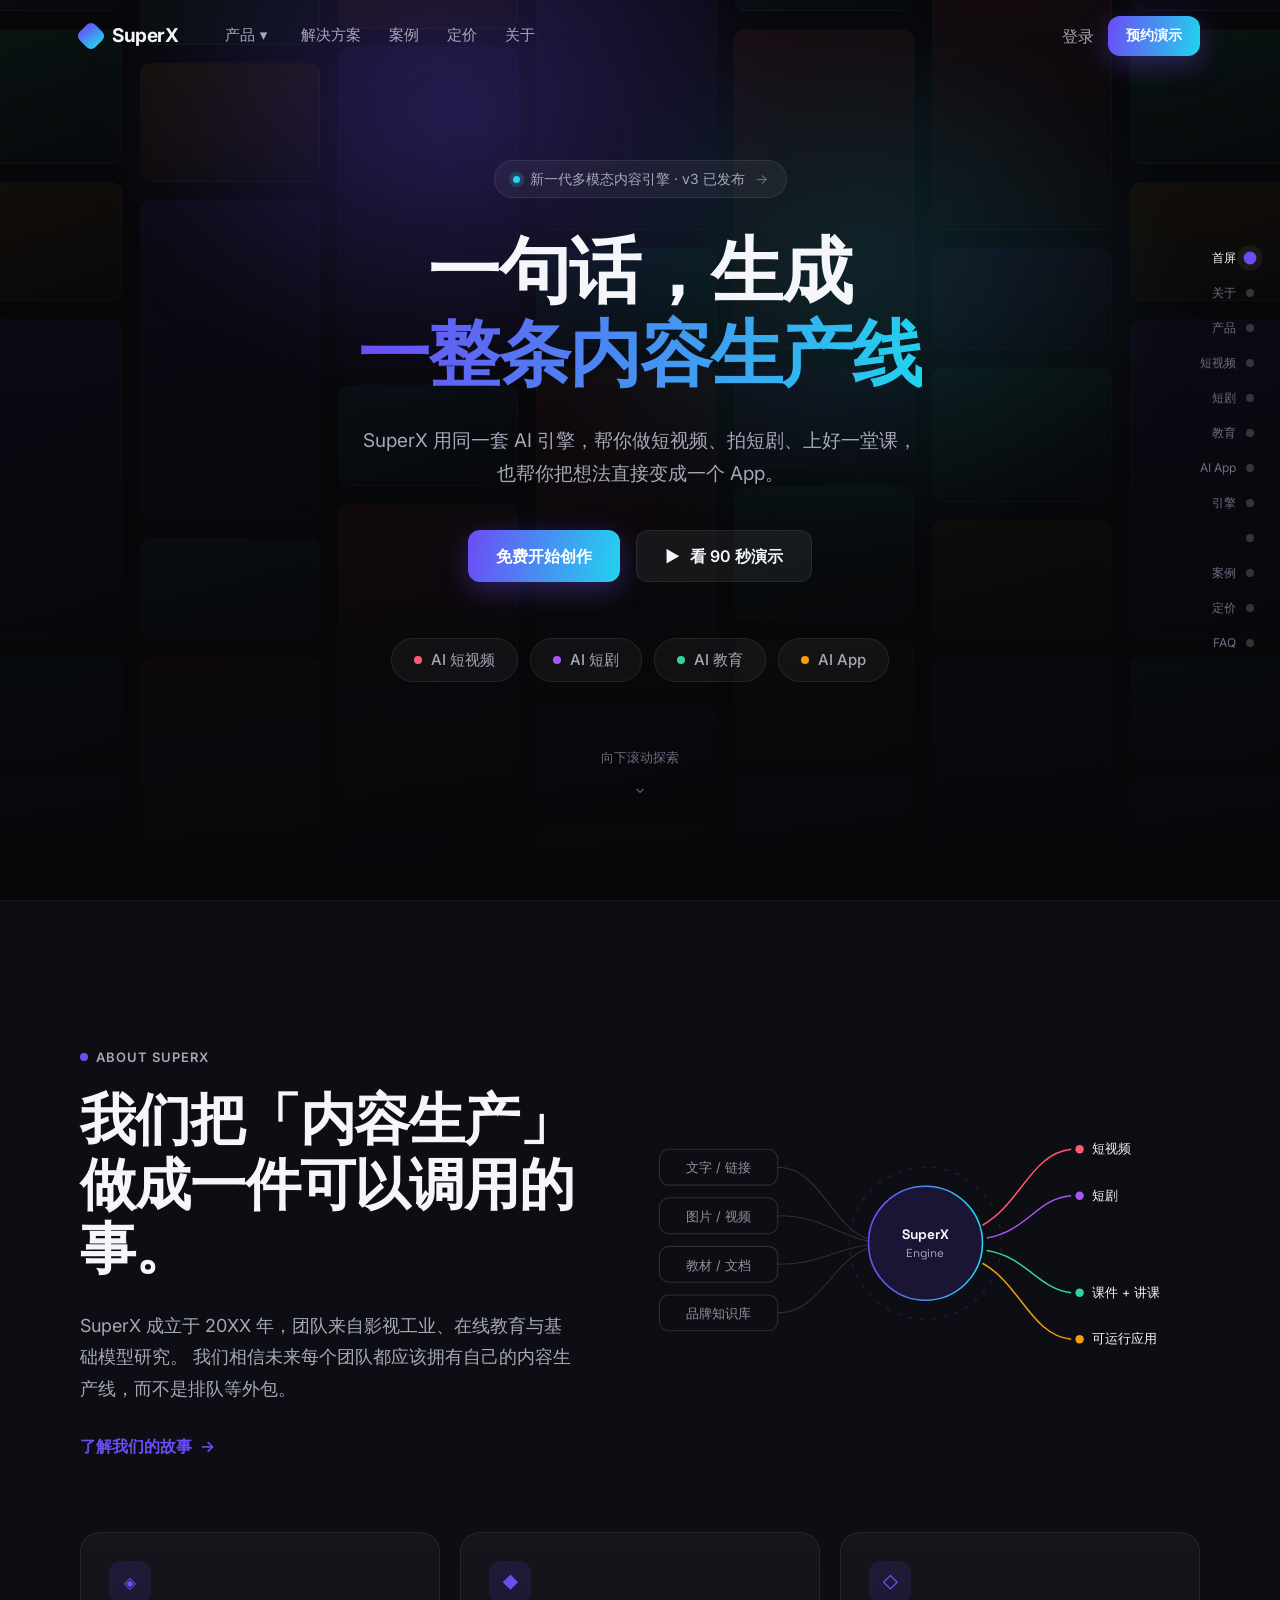
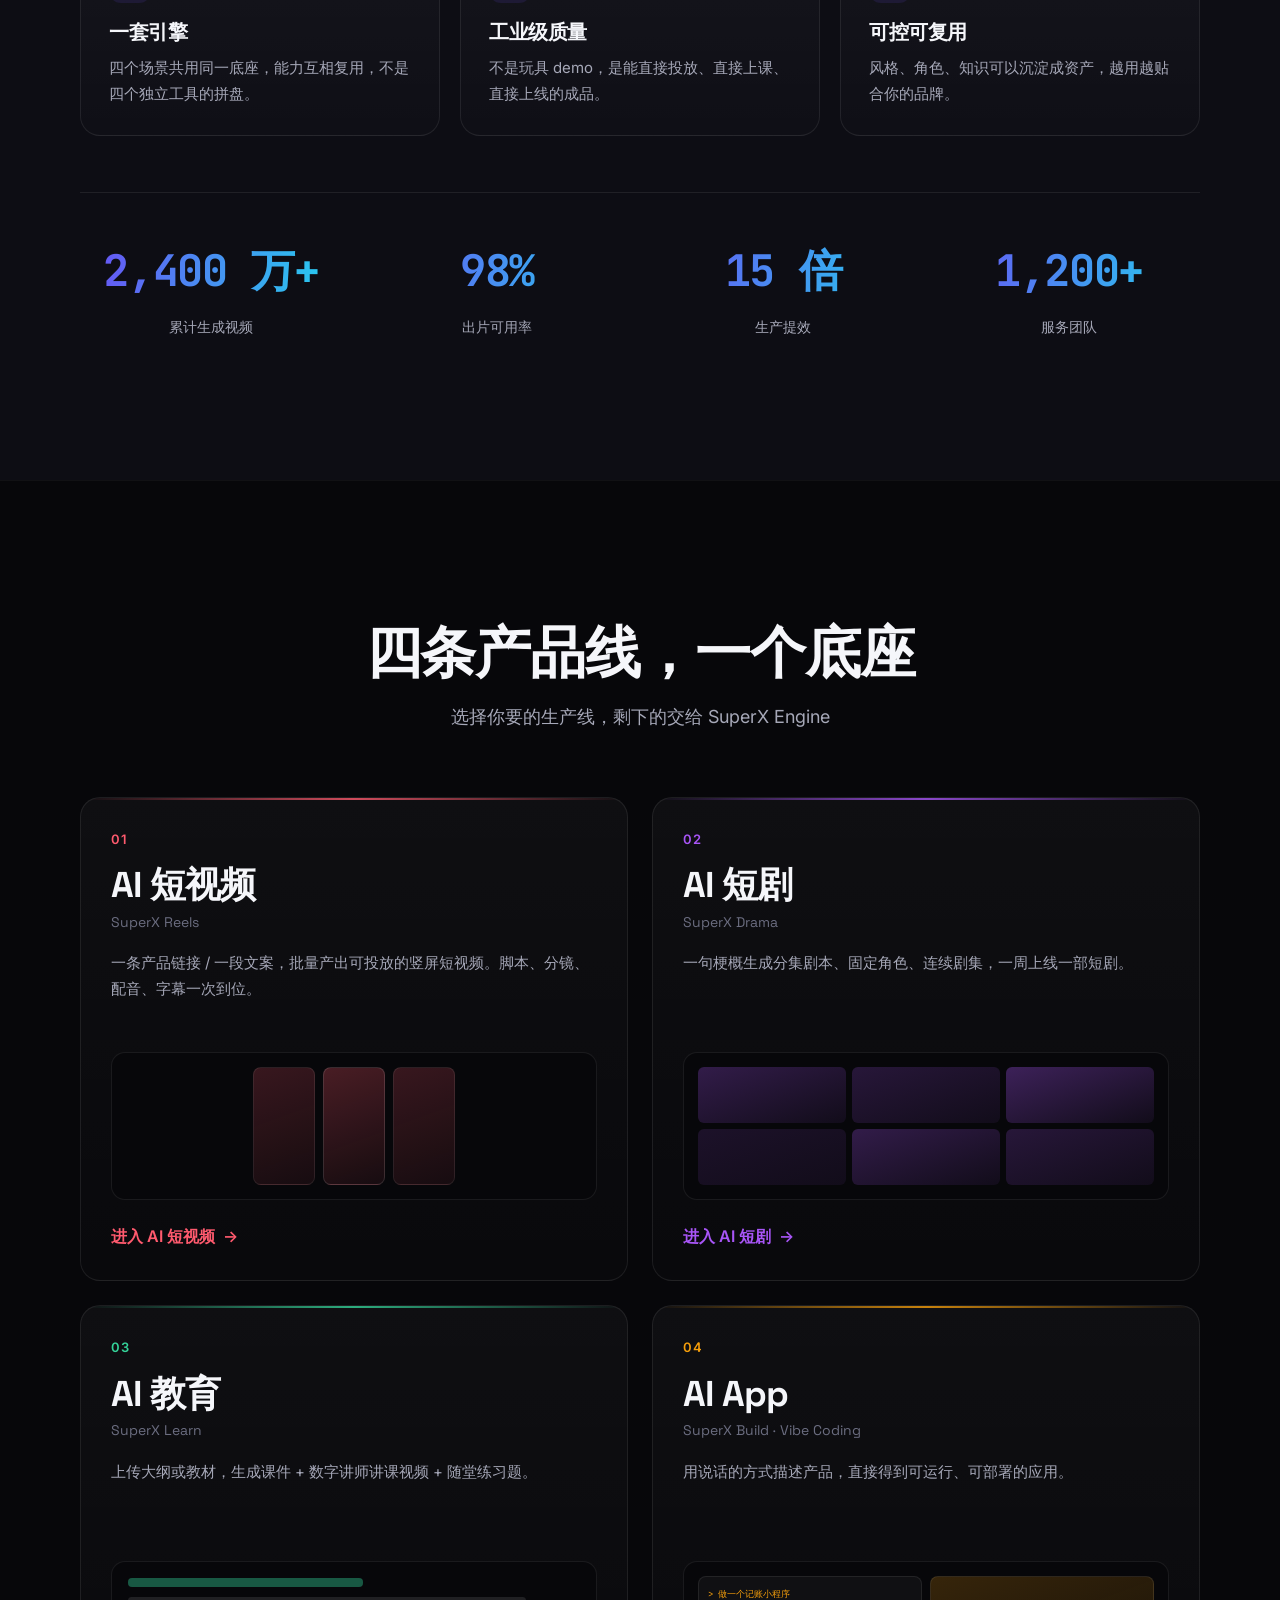
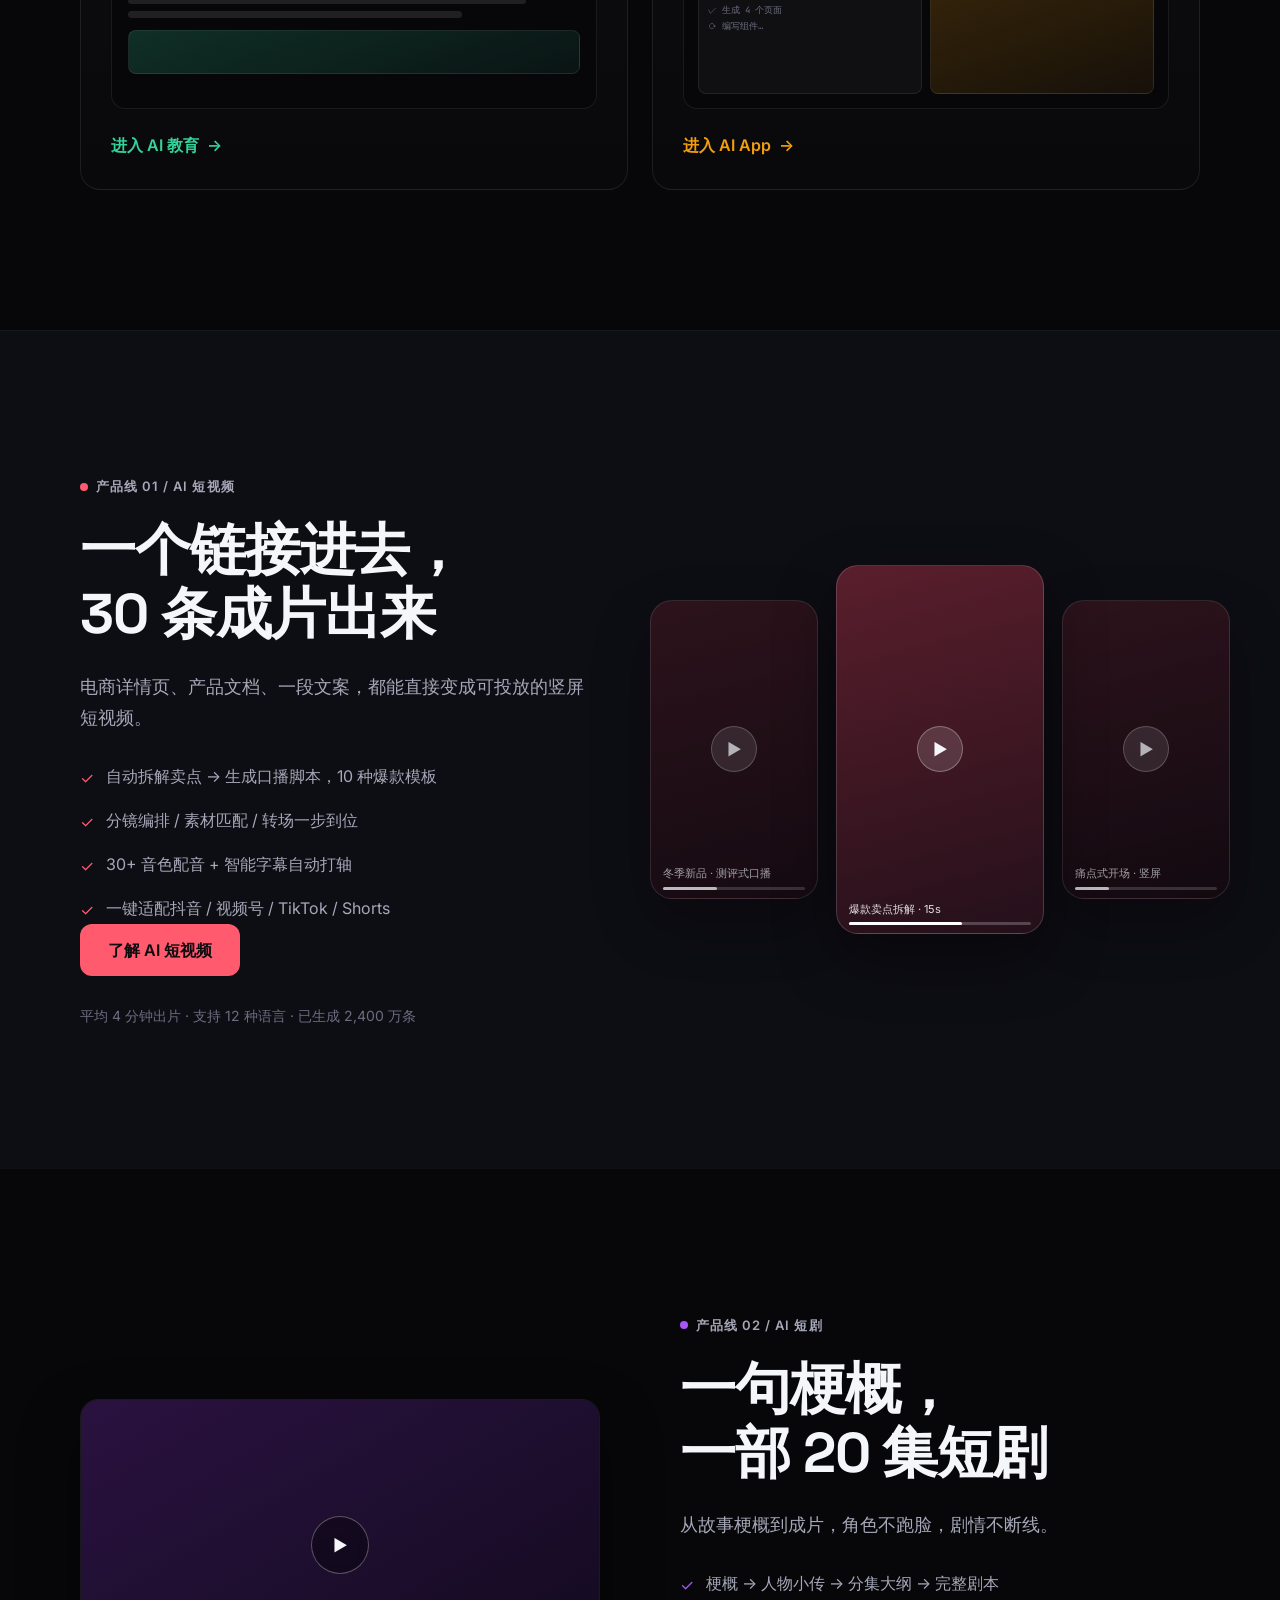
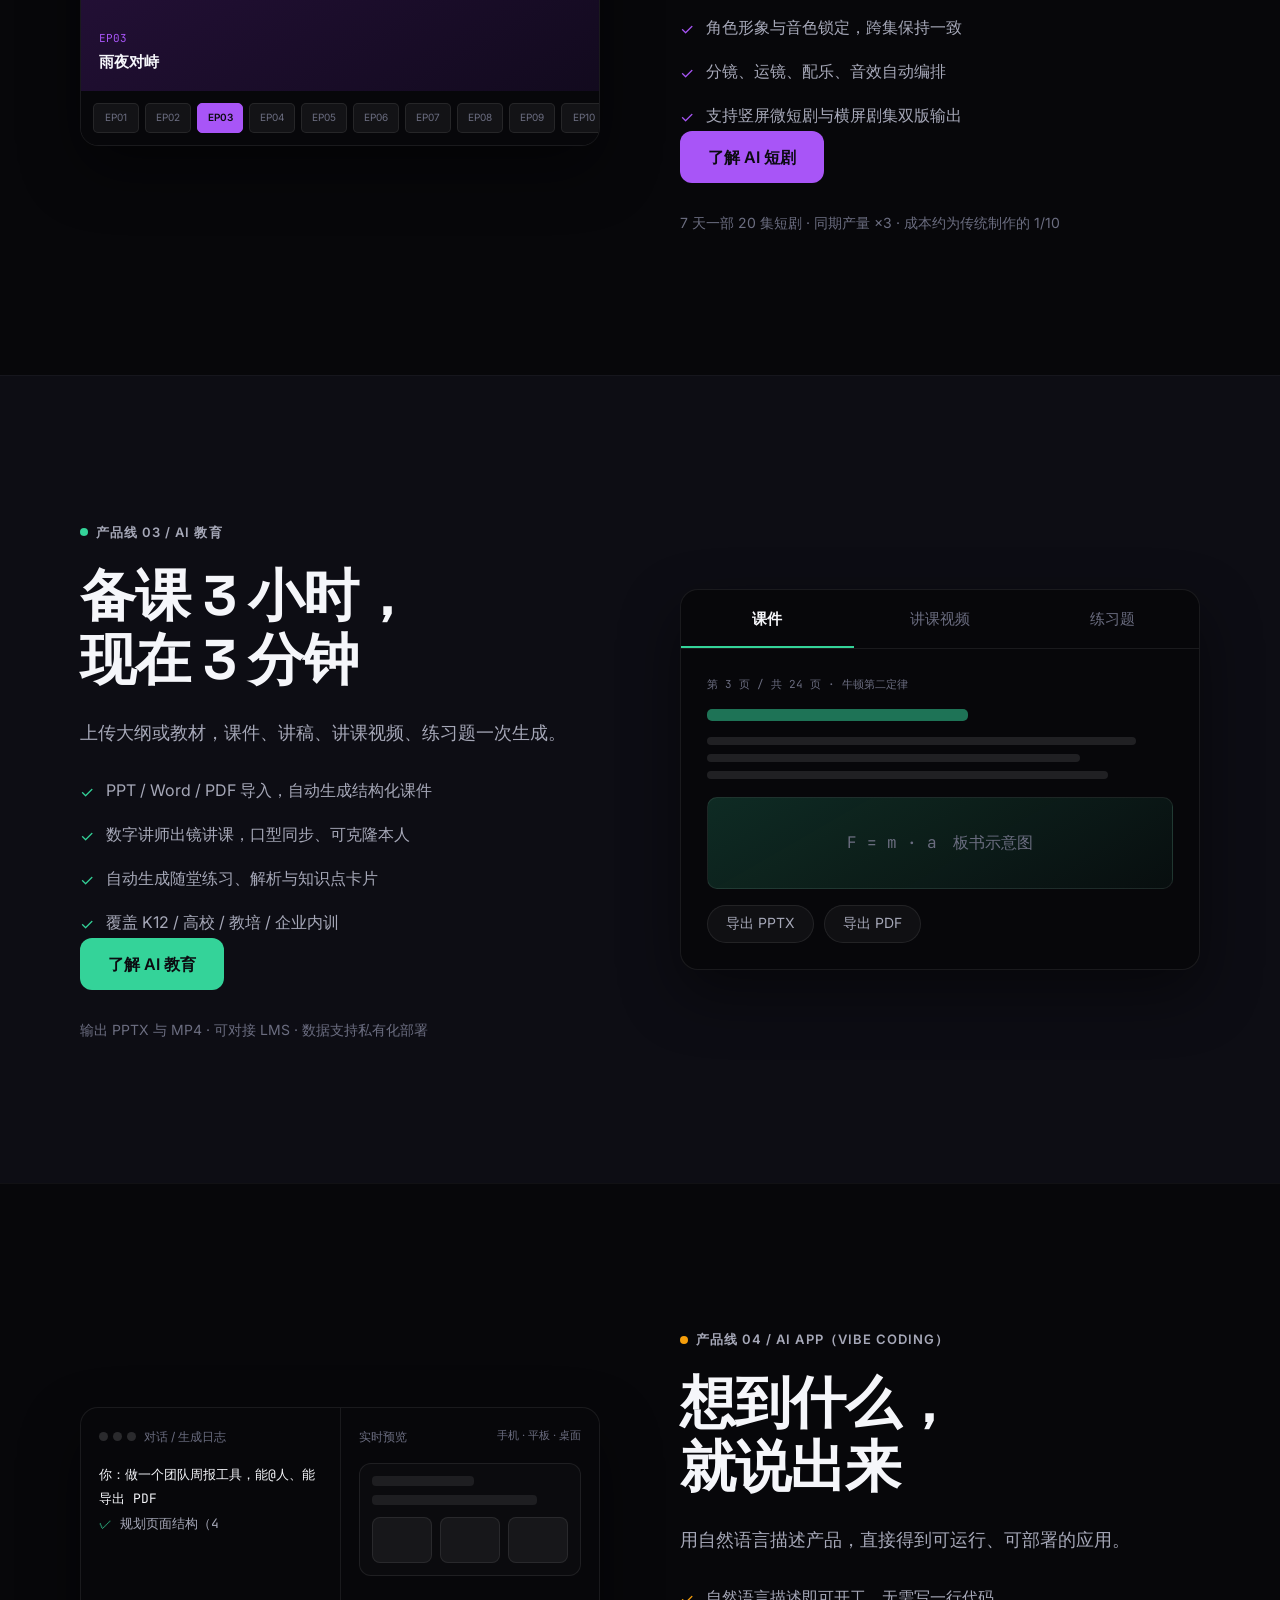
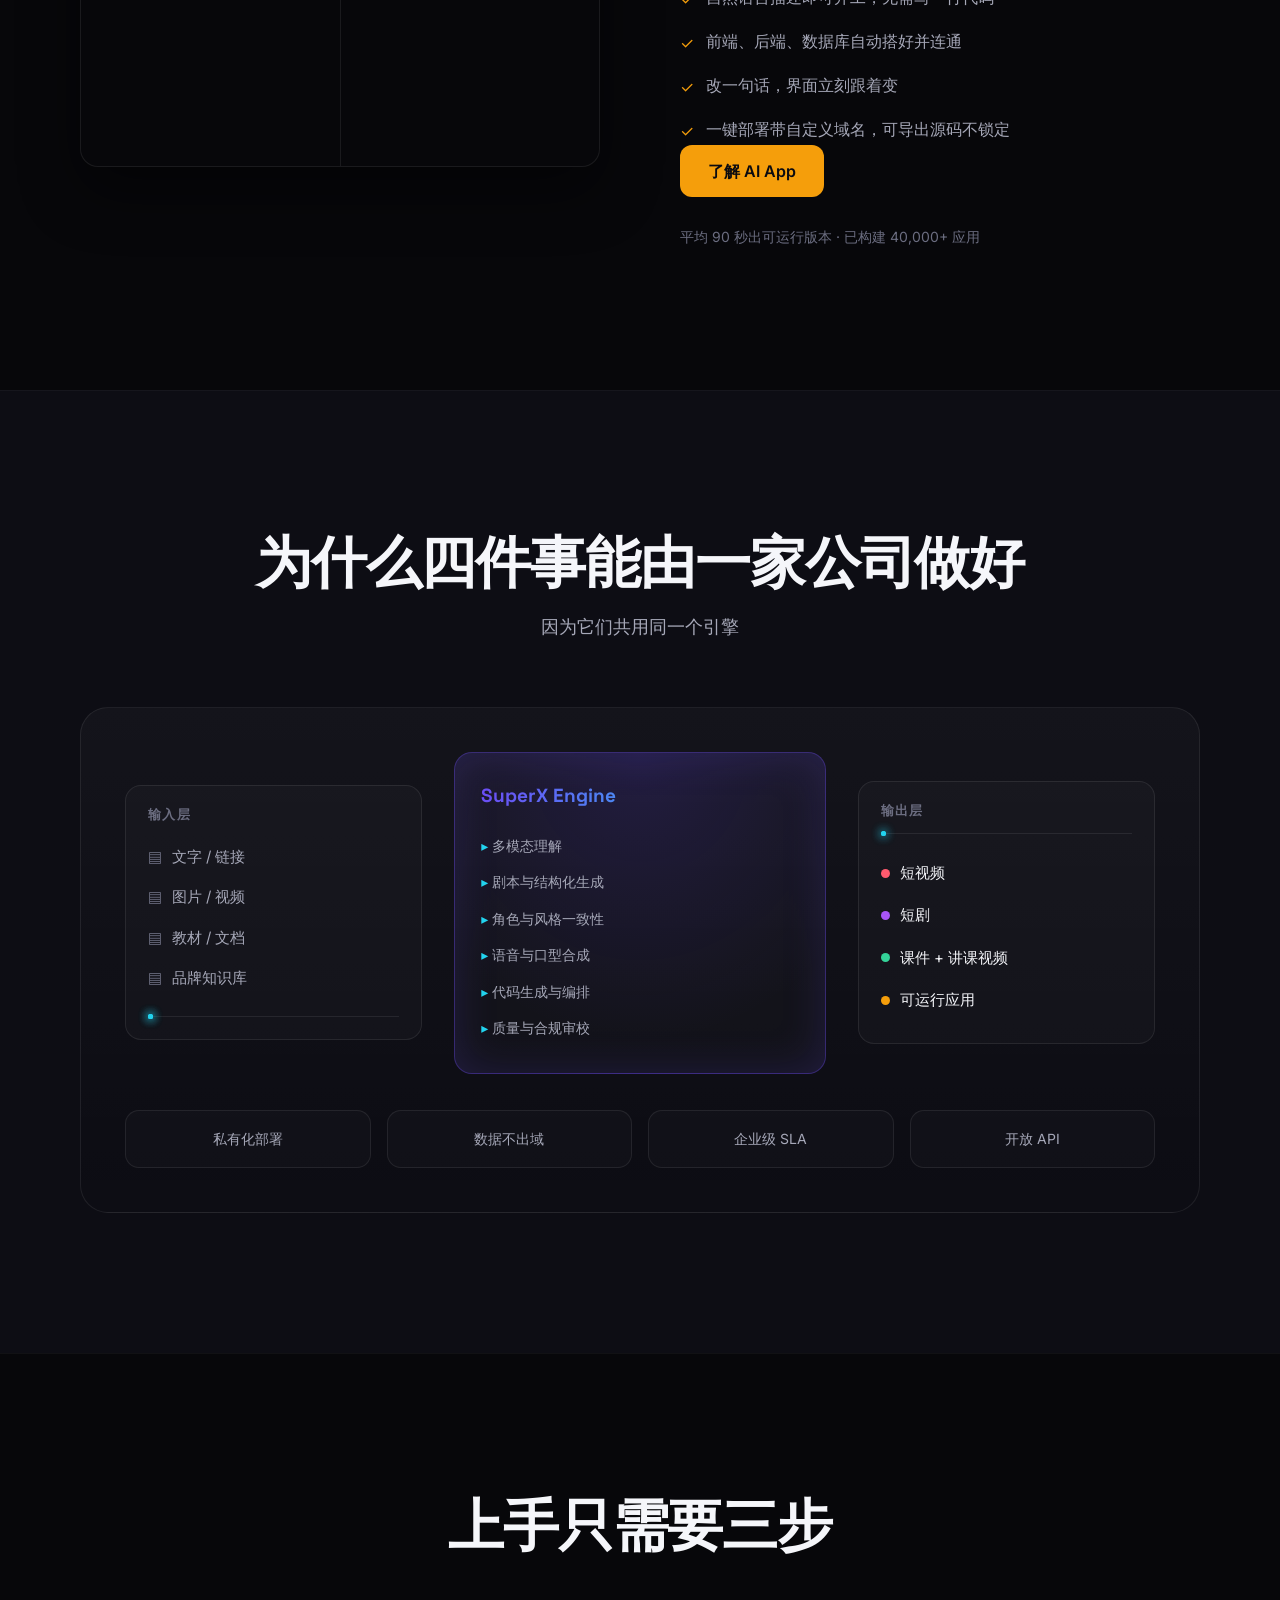
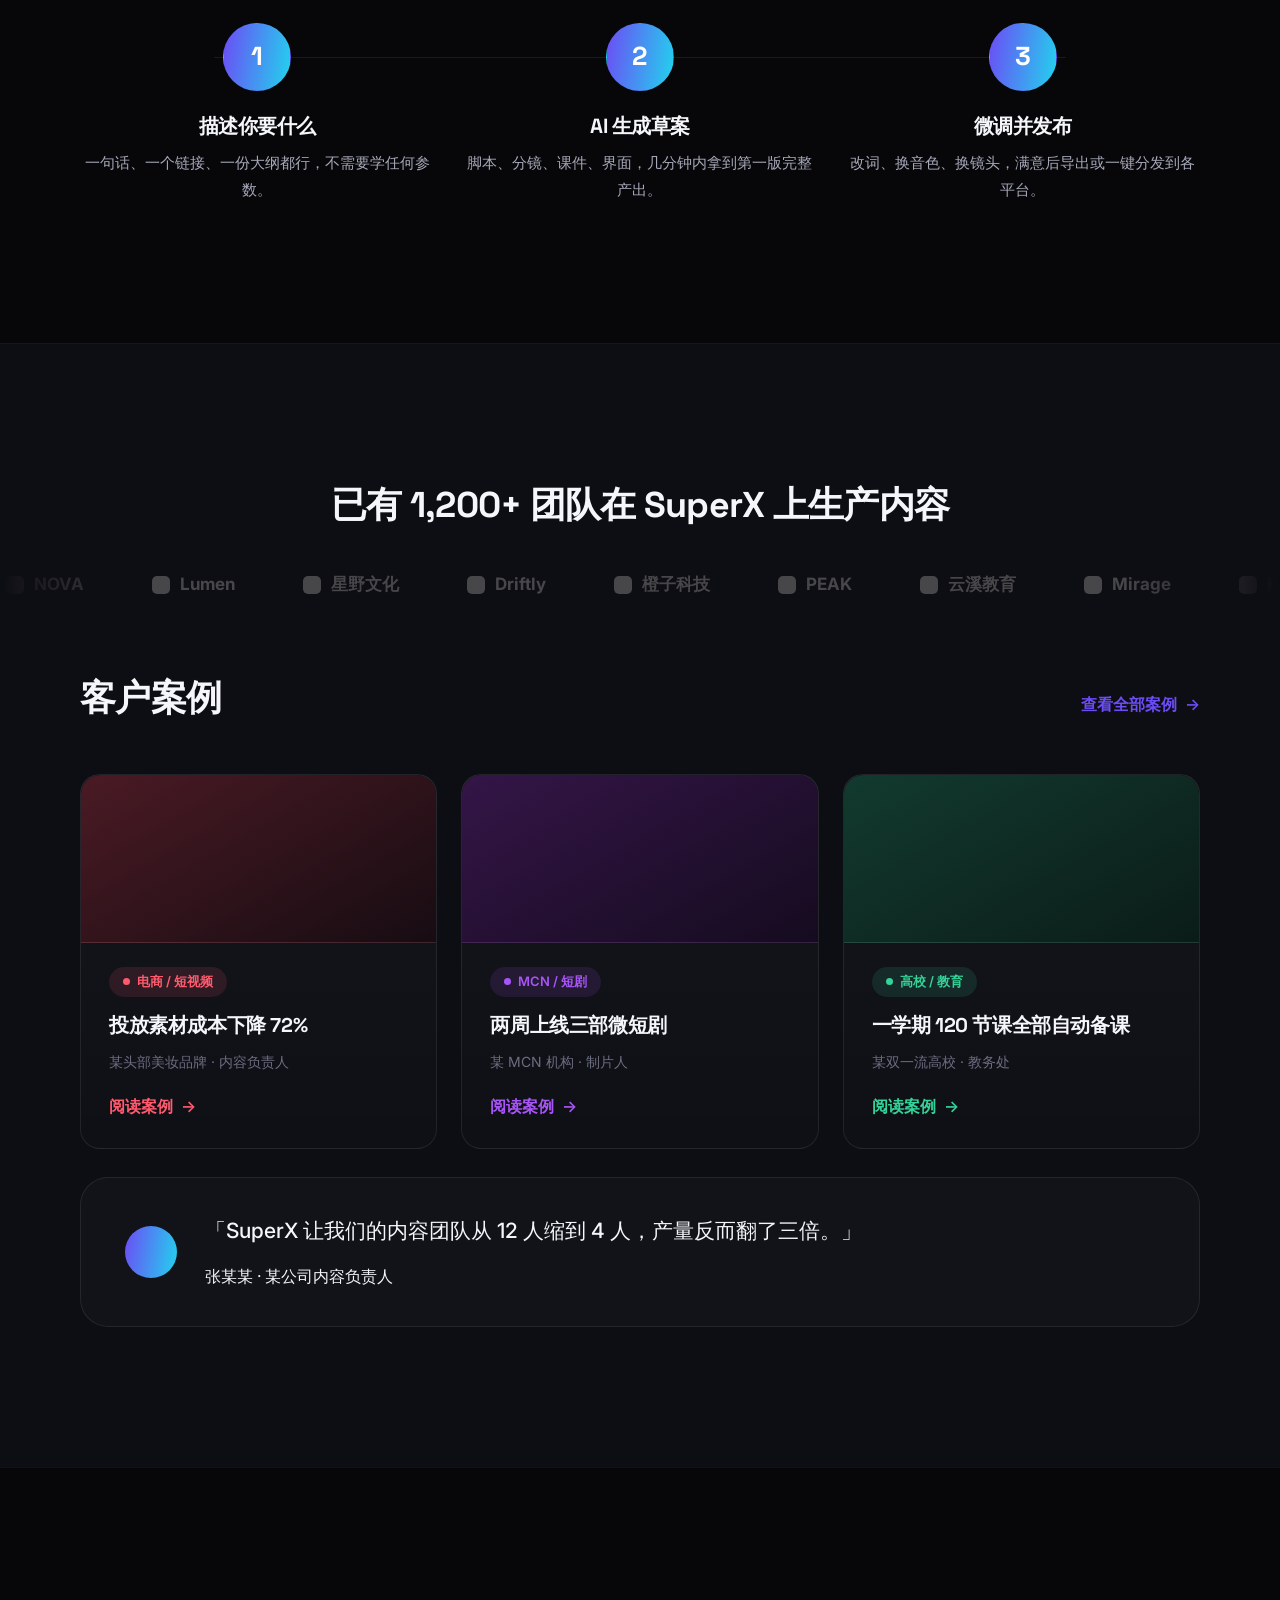
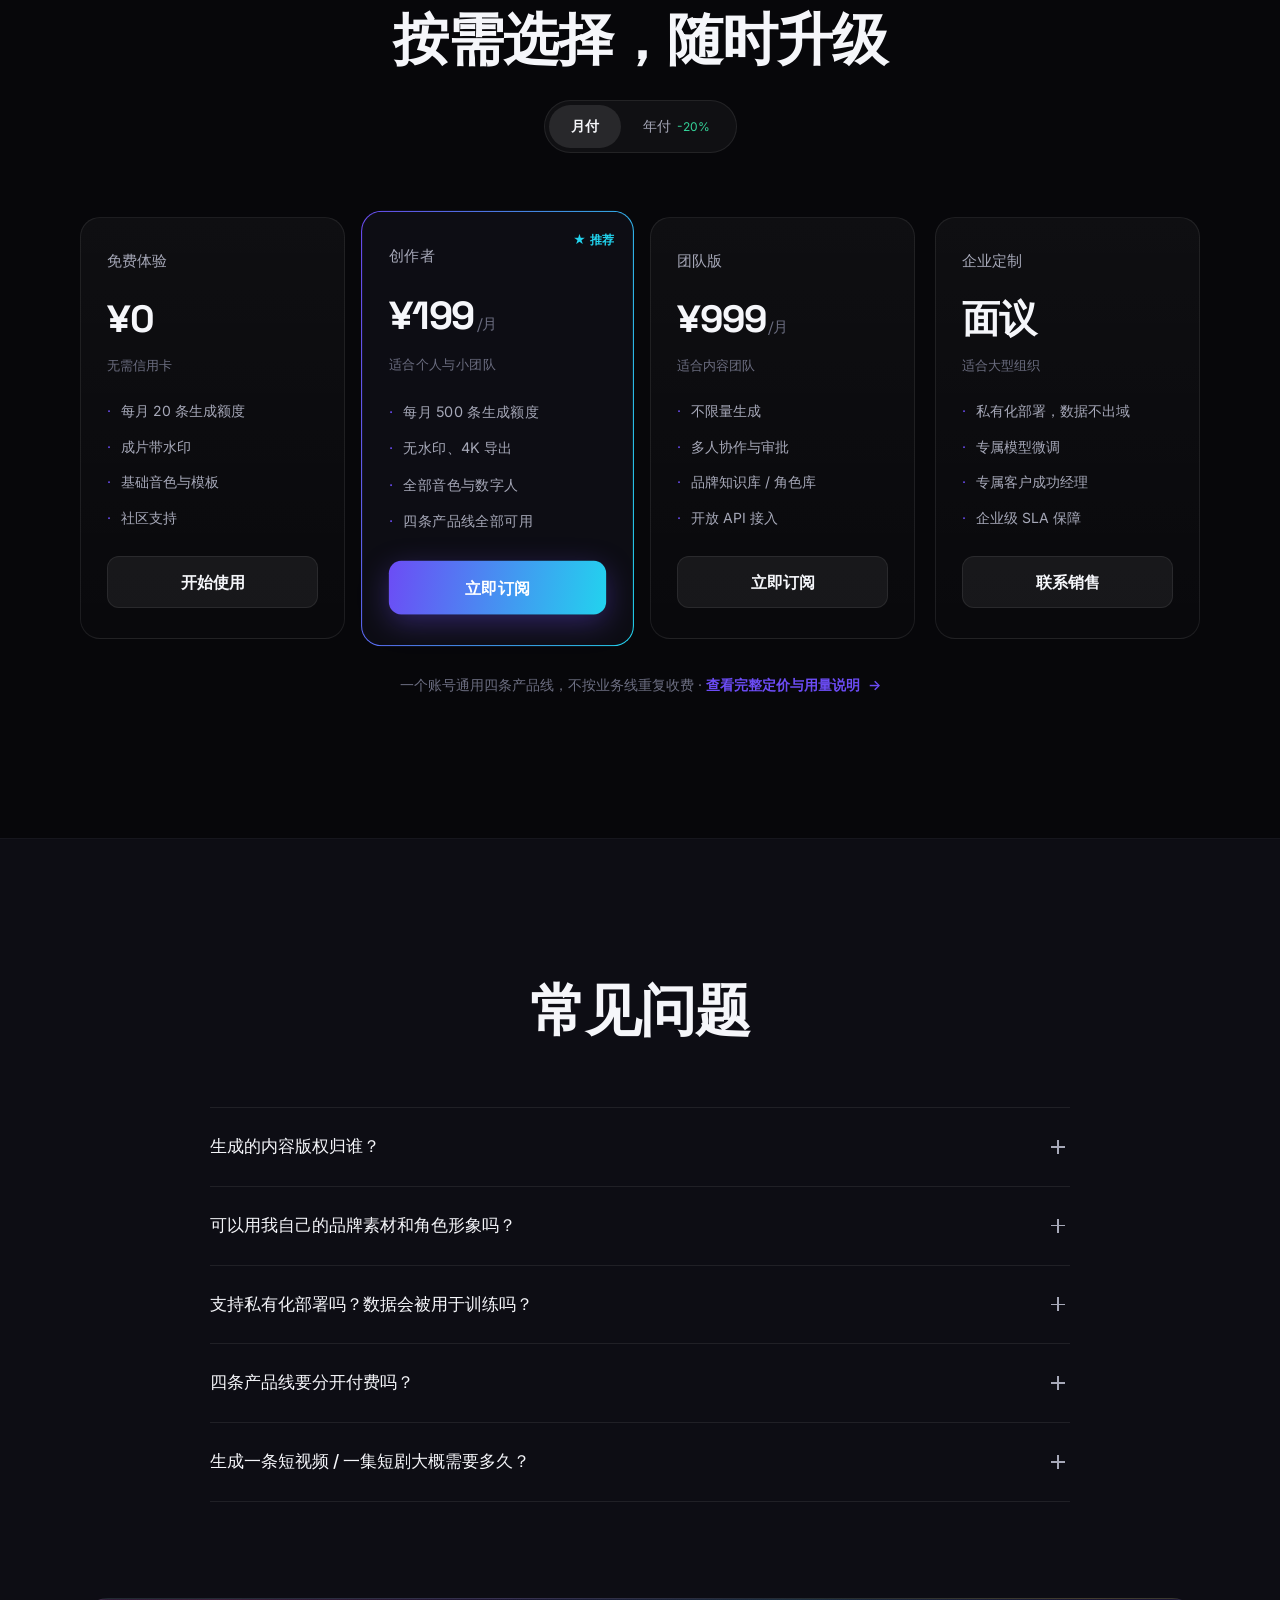
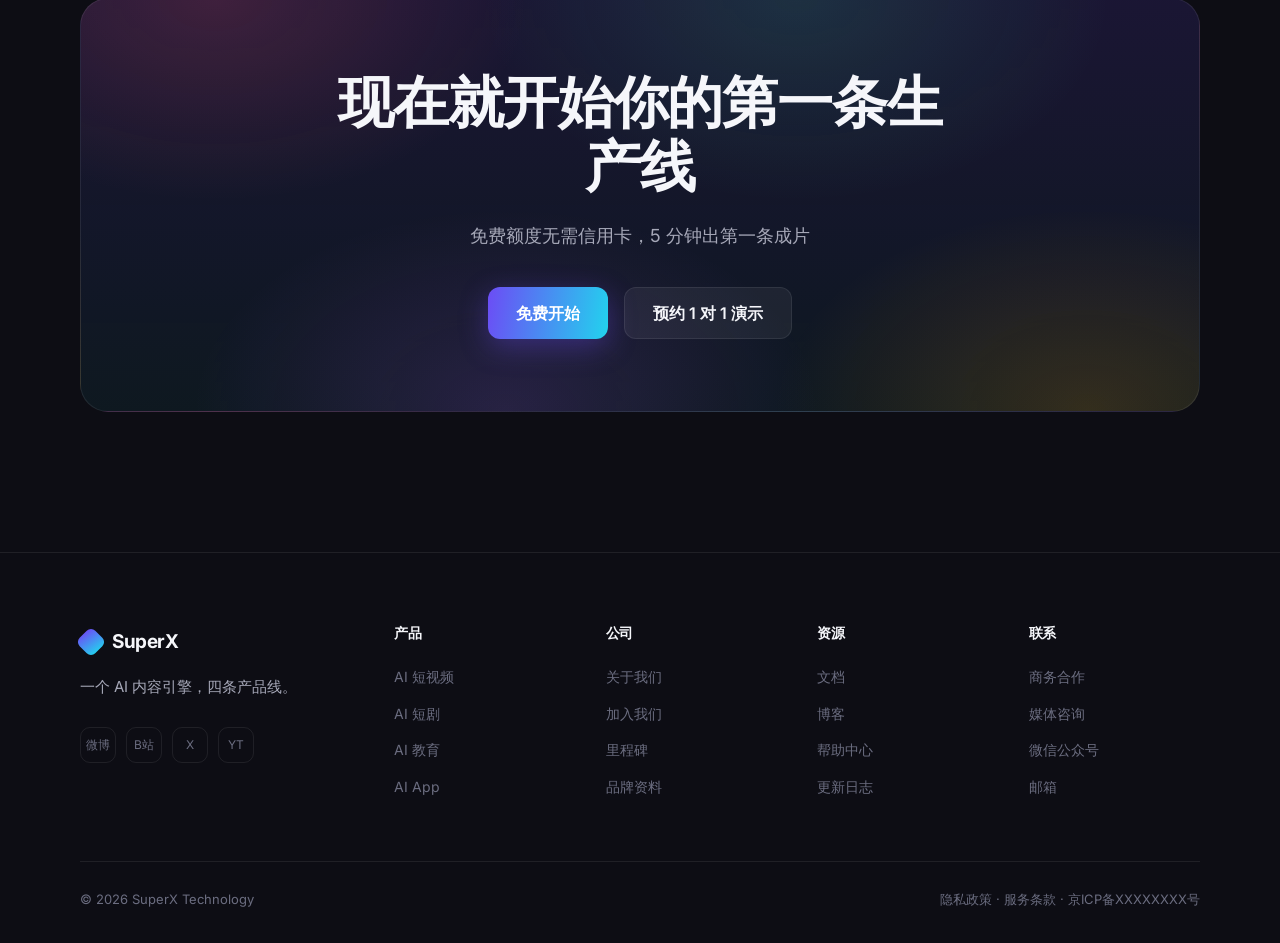
==== index.html @ 1516c947 "feat: build the 12-screen homepage as a static site Implement docs/design/01-homepage.md as a no-bui" ====
<!DOCTYPE html>
<html lang="zh-CN">
<head>
<meta charset="UTF-8">
<meta name="viewport" content="width=device-width, initial-scale=1">
<title>SuperX · 一句话，生成一整条内容生产线</title>
<meta name="description" content="SuperX 用同一套 AI 引擎，帮你做短视频、拍短剧、上好一堂课，也帮你把想法直接变成一个 App。">
<link rel="preconnect" href="https://fonts.googleapis.com">
<link rel="preconnect" href="https://fonts.gstatic.com" crossorigin>
<link href="https://fonts.googleapis.com/css2?family=Inter:wght@400;500;600;700&family=Space+Grotesk:wght@500;700&family=JetBrains+Mono:wght@400;700&display=swap" rel="stylesheet">
<link rel="stylesheet" href="assets/css/styles.css">
<link rel="icon" href="data:image/svg+xml,<svg xmlns='http://www.w3.org/2000/svg' viewBox='0 0 32 32'><rect x='6' y='6' width='20' height='20' rx='5' transform='rotate(45 16 16)' fill='%236C4CF5'/></svg>">
</head>
<body>

<!-- ============ 全局导航 ============ -->
<header class="nav" id="nav">
  <div class="wrap">
    <a href="#top" class="logo"><span class="mark"></span>SuperX</a>

    <ul class="nav-links">
      <li>
        <button class="has-menu" aria-haspopup="true">产品 <span aria-hidden="true">▾</span></button>
        <div class="dropdown">
          <a class="dd-item" href="#video">
            <span class="dd-title"><i class="dot" style="background:var(--p1)"></i>AI 短视频</span>
            <span class="dd-desc">批量出片，一条链接变 30 条成片</span>
          </a>
          <a class="dd-item" href="#drama">
            <span class="dd-title"><i class="dot" style="background:var(--p2)"></i>AI 短剧</span>
            <span class="dd-desc">剧本到成片，角色跨集不跑脸</span>
          </a>
          <a class="dd-item" href="#education">
            <span class="dd-title"><i class="dot" style="background:var(--p3)"></i>AI 教育</span>
            <span class="dd-desc">课件 + 讲课视频 + 练习题</span>
          </a>
          <a class="dd-item" href="#app">
            <span class="dd-title"><i class="dot" style="background:var(--p4)"></i>AI App</span>
            <span class="dd-desc">Vibe Coding，说话就能造应用</span>
          </a>
          <div class="dd-foot">
            <span>SuperX Engine · 四条产品线共用的统一底座</span>
            <a class="btn-text" href="#engine">了解引擎 <span class="arrow">→</span></a>
          </div>
        </div>
      </li>
      <li><a href="#engine">解决方案</a></li>
      <li><a href="#cases">案例</a></li>
      <li><a href="#pricing">定价</a></li>
      <li><a href="#about">关于</a></li>
    </ul>

    <div class="nav-actions">
      <a href="#" class="muted">登录</a>
      <a href="#cta" class="btn btn-primary btn-sm">预约演示</a>
    </div>

    <button class="burger" id="burger" aria-label="打开菜单" aria-expanded="false"><span></span></button>
  </div>
</header>

<nav class="drawer" id="drawer">
  <a class="drawer-card" href="#video"><i class="dot" style="background:var(--p1)"></i><span><b>AI 短视频</b><br><small class="dim">批量出片</small></span></a>
  <a class="drawer-card" href="#drama"><i class="dot" style="background:var(--p2)"></i><span><b>AI 短剧</b><br><small class="dim">剧本到成片</small></span></a>
  <a class="drawer-card" href="#education"><i class="dot" style="background:var(--p3)"></i><span><b>AI 教育</b><br><small class="dim">课件 + 讲课视频</small></span></a>
  <a class="drawer-card" href="#app"><i class="dot" style="background:var(--p4)"></i><span><b>AI App</b><br><small class="dim">Vibe Coding</small></span></a>
  <div class="drawer-links">
    <a href="#engine">解决方案</a>
    <a href="#cases">案例</a>
    <a href="#pricing">定价</a>
    <a href="#about">关于</a>
    <a href="#">登录</a>
  </div>
  <a href="#cta" class="btn btn-primary" style="width:100%;margin-top:18px">预约演示</a>
</nav>

<!-- ============ 右侧章节轴 ============ -->
<nav class="rail" id="rail" aria-label="章节导航">
  <a href="#top" data-target="top"><span class="pip"></span><span class="label">首屏</span></a>
  <a href="#about" data-target="about"><span class="pip"></span><span class="label">关于</span></a>
  <a href="#products" data-target="products"><span class="pip"></span><span class="label">产品</span></a>
  <a href="#video" data-target="video"><span class="pip"></span><span class="label">短视频</span></a>
  <a href="#drama" data-target="drama"><span class="pip"></span><span class="label">短剧</span></a>
  <a href="#education" data-target="education"><span class="pip"></span><span class="label">教育</span></a>
  <a href="#app" data-target="app"><span class="pip"></span><span class="label">AI App</span></a>
  <a href="#engine" data-target="engine"><span class="pip"></span><span class="label">引擎</span></a>
  <a href="#how" data-target="how"><span class="pip"></span><span class="label">流程</span></a>
  <a href="#cases" data-target="cases"><span class="pip"></span><span class="label">案例</span></a>
  <a href="#pricing" data-target="pricing"><span class="pip"></span><span class="label">定价</span></a>
  <a href="#faq" data-target="faq"><span class="pip"></span><span class="label">FAQ</span></a>
</nav>

<main id="top">

<!-- ============ 屏 01 · Hero ============ -->
<section class="hero" data-rail="top">
  <div class="hero-bg" aria-hidden="true">
    <div class="hero-glow"></div>
    <div class="collage" id="collage"></div>
  </div>
  <div class="wrap">
    <a href="#engine" class="announce reveal">
      <span class="dot"></span>新一代多模态内容引擎 · v3 已发布 <span class="dim">→</span>
    </a>
    <h1 class="h-display reveal">一句话，生成<br><span class="grad-text">一整条内容生产线</span></h1>
    <p class="lead reveal">SuperX 用同一套 AI 引擎，帮你做短视频、拍短剧、上好一堂课，<br>也帮你把想法直接变成一个 App。</p>
    <div class="hero-cta reveal">
      <a href="#cta" class="btn btn-primary">免费开始创作</a>
      <a href="#" class="btn btn-ghost"><span aria-hidden="true">▶</span> 看 90 秒演示</a>
    </div>
    <div class="hero-pills reveal">
      <a href="#video"><i class="dot" style="background:var(--p1)"></i>AI 短视频</a>
      <a href="#drama"><i class="dot" style="background:var(--p2)"></i>AI 短剧</a>
      <a href="#education"><i class="dot" style="background:var(--p3)"></i>AI 教育</a>
      <a href="#app"><i class="dot" style="background:var(--p4)"></i>AI App</a>
    </div>
    <div class="scroll-hint reveal"><span>向下滚动探索</span><span class="chevron" aria-hidden="true">⌄</span></div>
  </div>
</section>

<!-- ============ 屏 02 · 我们是谁 ============ -->
<section class="screen alt" id="about" data-rail="about">
  <div class="wrap">
    <div class="about-grid">
      <div class="reveal">
        <div class="eyebrow"><span class="dot"></span>About SuperX</div>
        <h2 class="h1">我们把「内容生产」<br>做成一件可以调用的事。</h2>
        <p class="lead" style="margin-top:28px">
          SuperX 成立于 20XX 年，团队来自影视工业、在线教育与基础模型研究。
          我们相信未来每个团队都应该拥有自己的内容生产线，而不是排队等外包。
        </p>
        <a href="#engine" class="btn-text" style="margin-top:28px">了解我们的故事 <span class="arrow">→</span></a>
      </div>
      <div class="reveal">
        <svg class="engine" viewBox="0 0 520 300" fill="none" xmlns="http://www.w3.org/2000/svg" role="img" aria-label="SuperX 引擎示意图：左侧输入经由中心引擎输出为视频、剧集、课程与应用">
          <defs>
            <linearGradient id="g1" x1="0" y1="0" x2="1" y2="0">
              <stop offset="0" stop-color="#6C4CF5"/><stop offset="1" stop-color="#22D3EE"/>
            </linearGradient>
          </defs>
          <!-- 输入 -->
          <g opacity=".85">
            <rect x="8" y="58" width="112" height="34" rx="9" stroke="rgba(255,255,255,.16)"/>
            <text x="64" y="80" fill="#A6A8B8" font-size="12" text-anchor="middle" font-family="Inter,sans-serif">文字 / 链接</text>
            <rect x="8" y="104" width="112" height="34" rx="9" stroke="rgba(255,255,255,.16)"/>
            <text x="64" y="126" fill="#A6A8B8" font-size="12" text-anchor="middle" font-family="Inter,sans-serif">图片 / 视频</text>
            <rect x="8" y="150" width="112" height="34" rx="9" stroke="rgba(255,255,255,.16)"/>
            <text x="64" y="172" fill="#A6A8B8" font-size="12" text-anchor="middle" font-family="Inter,sans-serif">教材 / 文档</text>
            <rect x="8" y="196" width="112" height="34" rx="9" stroke="rgba(255,255,255,.16)"/>
            <text x="64" y="218" fill="#A6A8B8" font-size="12" text-anchor="middle" font-family="Inter,sans-serif">品牌知识库</text>
          </g>
          <!-- 输入连线 -->
          <g stroke="rgba(255,255,255,.14)">
            <path d="M120 75 C 160 75, 170 130, 205 143"/>
            <path d="M120 121 C 160 121, 175 138, 205 145"/>
            <path d="M120 167 C 160 167, 175 152, 205 149"/>
            <path d="M120 213 C 160 213, 170 165, 205 152"/>
          </g>
          <!-- 核心 -->
          <circle cx="260" cy="147" r="54" fill="rgba(108,76,245,.14)" stroke="url(#g1)" stroke-width="1.5"/>
          <circle cx="260" cy="147" r="72" stroke="rgba(108,76,245,.25)" stroke-dasharray="4 7">
            <animateTransform attributeName="transform" type="rotate" from="0 260 147" to="360 260 147" dur="24s" repeatCount="indefinite"/>
          </circle>
          <text x="260" y="143" fill="#F5F6FA" font-size="13" font-weight="700" text-anchor="middle" font-family="Space Grotesk,sans-serif">SuperX</text>
          <text x="260" y="160" fill="#A6A8B8" font-size="11" text-anchor="middle" font-family="Space Grotesk,sans-serif">Engine</text>
          <!-- 输出连线 -->
          <g stroke-width="1.4" fill="none">
            <path d="M314 130 C 350 110, 360 62, 398 58" stroke="#FF5A6E"/>
            <path d="M318 142 C 356 136, 366 104, 398 102" stroke="#A855F7"/>
            <path d="M318 154 C 356 160, 366 190, 398 194" stroke="#34D399"/>
            <path d="M314 166 C 350 186, 360 234, 398 238" stroke="#F59E0B"/>
          </g>
          <!-- 输出 -->
          <g font-size="12" font-family="Inter,sans-serif">
            <circle cx="406" cy="58" r="4" fill="#FF5A6E"/><text x="418" y="62" fill="#F5F6FA">短视频</text>
            <circle cx="406" cy="102" r="4" fill="#A855F7"/><text x="418" y="106" fill="#F5F6FA">短剧</text>
            <circle cx="406" cy="194" r="4" fill="#34D399"/><text x="418" y="198" fill="#F5F6FA">课件 + 讲课</text>
            <circle cx="406" cy="238" r="4" fill="#F59E0B"/><text x="418" y="242" fill="#F5F6FA">可运行应用</text>
          </g>
        </svg>
      </div>
    </div>

    <div class="pillars">
      <div class="card pillar reveal">
        <div class="ico" aria-hidden="true">◈</div>
        <h3 class="h3">一套引擎</h3>
        <p class="muted" style="margin-top:10px;font-size:15px">四个场景共用同一底座，能力互相复用，不是四个独立工具的拼盘。</p>
      </div>
      <div class="card pillar reveal">
        <div class="ico" aria-hidden="true">◆</div>
        <h3 class="h3">工业级质量</h3>
        <p class="muted" style="margin-top:10px;font-size:15px">不是玩具 demo，是能直接投放、直接上课、直接上线的成品。</p>
      </div>
      <div class="card pillar reveal">
        <div class="ico" aria-hidden="true">◇</div>
        <h3 class="h3">可控可复用</h3>
        <p class="muted" style="margin-top:10px;font-size:15px">风格、角色、知识可以沉淀成资产，越用越贴合你的品牌。</p>
      </div>
    </div>

    <div class="metrics reveal">
      <div class="metric"><div class="num mono grad-text" data-count="2400" data-suffix=" 万+">0</div><div class="cap">累计生成视频</div></div>
      <div class="metric"><div class="num mono grad-text" data-count="98" data-suffix="%">0</div><div class="cap">出片可用率</div></div>
      <div class="metric"><div class="num mono grad-text" data-count="15" data-suffix=" 倍">0</div><div class="cap">生产提效</div></div>
      <div class="metric"><div class="num mono grad-text" data-count="1200" data-suffix="+">0</div><div class="cap">服务团队</div></div>
    </div>
  </div>
</section>

<!-- ============ 屏 03 · 产品矩阵 ============ -->
<section class="screen" id="products" data-rail="products">
  <div class="wrap">
    <div class="section-head reveal">
      <h2 class="h1">四条产品线，一个底座</h2>
      <p class="lead">选择你要的生产线，剩下的交给 SuperX Engine</p>
    </div>
    <div class="matrix">

      <a class="card pcard reveal" href="#video" style="--accent:var(--p1);--accent-soft:rgba(255,90,110,.12)">
        <div class="body">
          <div class="idx">01</div>
          <h3 class="h2">AI 短视频</h3>
          <div class="en">SuperX Reels</div>
          <p>一条产品链接 / 一段文案，批量产出可投放的竖屏短视频。脚本、分镜、配音、字幕一次到位。</p>
        </div>
        <div class="thumb">
          <div style="display:flex;gap:8px;padding:14px;height:100%;justify-content:center">
            <div style="flex:none;width:62px;border-radius:8px;background:linear-gradient(160deg,#FF5A6E33,#FF5A6E11);border:1px solid rgba(255,255,255,.08)"></div>
            <div style="flex:none;width:62px;border-radius:8px;background:linear-gradient(160deg,#FF5A6E44,#FF5A6E11);border:1px solid rgba(255,255,255,.12)"></div>
            <div style="flex:none;width:62px;border-radius:8px;background:linear-gradient(160deg,#FF5A6E33,#FF5A6E11);border:1px solid rgba(255,255,255,.08)"></div>
          </div>
        </div>
        <div class="foot"><span class="btn-text">进入 AI 短视频 <span class="arrow">→</span></span></div>
      </a>

      <a class="card pcard reveal" href="#drama" style="--accent:var(--p2);--accent-soft:rgba(168,85,247,.12)">
        <div class="body">
          <div class="idx">02</div>
          <h3 class="h2">AI 短剧</h3>
          <div class="en">SuperX Drama</div>
          <p>一句梗概生成分集剧本、固定角色、连续剧集，一周上线一部短剧。</p>
        </div>
        <div class="thumb">
          <div style="display:grid;grid-template-columns:repeat(3,1fr);gap:6px;padding:14px;height:100%">
            <div style="border-radius:6px;background:linear-gradient(160deg,#A855F744,#A855F711)"></div>
            <div style="border-radius:6px;background:linear-gradient(160deg,#A855F733,#A855F711)"></div>
            <div style="border-radius:6px;background:linear-gradient(160deg,#A855F755,#A855F711)"></div>
            <div style="border-radius:6px;background:linear-gradient(160deg,#A855F722,#A855F711)"></div>
            <div style="border-radius:6px;background:linear-gradient(160deg,#A855F744,#A855F711)"></div>
            <div style="border-radius:6px;background:linear-gradient(160deg,#A855F733,#A855F711)"></div>
          </div>
        </div>
        <div class="foot"><span class="btn-text">进入 AI 短剧 <span class="arrow">→</span></span></div>
      </a>

      <a class="card pcard reveal" href="#education" style="--accent:var(--p3);--accent-soft:rgba(52,211,153,.12)">
        <div class="body">
          <div class="idx">03</div>
          <h3 class="h2">AI 教育</h3>
          <div class="en">SuperX Learn</div>
          <p>上传大纲或教材，生成课件 + 数字讲师讲课视频 + 随堂练习题。</p>
        </div>
        <div class="thumb">
          <div style="padding:16px;height:100%">
            <div style="height:9px;width:52%;border-radius:4px;background:#34D39966;margin-bottom:10px"></div>
            <div style="height:7px;width:88%;border-radius:4px;background:rgba(255,255,255,.1);margin-bottom:7px"></div>
            <div style="height:7px;width:74%;border-radius:4px;background:rgba(255,255,255,.1);margin-bottom:12px"></div>
            <div style="height:44px;border-radius:8px;background:linear-gradient(160deg,#34D39933,#34D39911);border:1px solid rgba(255,255,255,.08)"></div>
          </div>
        </div>
        <div class="foot"><span class="btn-text">进入 AI 教育 <span class="arrow">→</span></span></div>
      </a>

      <a class="card pcard reveal" href="#app" style="--accent:var(--p4);--accent-soft:rgba(245,158,11,.12)">
        <div class="body">
          <div class="idx">04</div>
          <h3 class="h2">AI App</h3>
          <div class="en">SuperX Build · Vibe Coding</div>
          <p>用说话的方式描述产品，直接得到可运行、可部署的应用。</p>
        </div>
        <div class="thumb">
          <div style="display:grid;grid-template-columns:1fr 1fr;gap:8px;padding:14px;height:100%">
            <div class="mono" style="border-radius:8px;background:rgba(255,255,255,.04);border:1px solid rgba(255,255,255,.08);padding:9px;font-size:9px;color:#F59E0B;line-height:1.8">&gt; 做一个记账小程序<br><span style="color:#6B6D80">✓ 生成 4 个页面</span><br><span style="color:#6B6D80">⟳ 编写组件…</span></div>
            <div style="border-radius:8px;background:linear-gradient(160deg,#F59E0B33,#F59E0B11);border:1px solid rgba(255,255,255,.08)"></div>
          </div>
        </div>
        <div class="foot"><span class="btn-text">进入 AI App <span class="arrow">→</span></span></div>
      </a>

    </div>
  </div>
</section>

<!-- ============ 屏 04 · P1 AI 短视频 ============ -->
<section class="screen alt" id="video" data-rail="video" style="--accent:var(--p1);--accent-soft:rgba(255,90,110,.12)">
  <div class="wrap">
    <div class="split">
      <div class="split-text reveal">
        <div class="eyebrow"><span class="dot"></span>产品线 01 / AI 短视频</div>
        <h2 class="h1">一个链接进去，<br>30 条成片出来</h2>
        <p class="lead" style="margin-top:24px">电商详情页、产品文档、一段文案，都能直接变成可投放的竖屏短视频。</p>
        <ul class="feature-list">
          <li><span class="tick">✓</span>自动拆解卖点 → 生成口播脚本，10 种爆款模板</li>
          <li><span class="tick">✓</span>分镜编排 / 素材匹配 / 转场一步到位</li>
          <li><span class="tick">✓</span>30+ 音色配音 + 智能字幕自动打轴</li>
          <li><span class="tick">✓</span>一键适配抖音 / 视频号 / TikTok / Shorts</li>
        </ul>
        <a href="#cta" class="btn btn-accent">了解 AI 短视频</a>
        <p class="split-stats">平均 4 分钟出片 · 支持 12 种语言 · 已生成 2,400 万条</p>
      </div>
      <div class="reveal">
        <div class="phones">
          <div class="phone" style="background:linear-gradient(165deg,#3A1620,#1A0B12)">
            <div class="play" aria-hidden="true">▶</div>
            <div class="cap">冬季新品 · 测评式口播</div><div class="bar"><i></i></div>
          </div>
          <div class="phone" style="background:linear-gradient(165deg,#5A1E2C,#24101A)">
            <div class="play" aria-hidden="true">▶</div>
            <div class="cap">爆款卖点拆解 · 15s</div><div class="bar"><i style="width:62%"></i></div>
          </div>
          <div class="phone" style="background:linear-gradient(165deg,#3A1620,#160A10)">
            <div class="play" aria-hidden="true">▶</div>
            <div class="cap">痛点式开场 · 竖屏</div><div class="bar"><i style="width:24%"></i></div>
          </div>
        </div>
      </div>
    </div>
  </div>
</section>

<!-- ============ 屏 05 · P2 AI 短剧 ============ -->
<section class="screen" id="drama" data-rail="drama" style="--accent:var(--p2);--accent-soft:rgba(168,85,247,.12)">
  <div class="wrap">
    <div class="split mirror">
      <div class="split-text reveal">
        <div class="eyebrow"><span class="dot"></span>产品线 02 / AI 短剧</div>
        <h2 class="h1">一句梗概，<br>一部 20 集短剧</h2>
        <p class="lead" style="margin-top:24px">从故事梗概到成片，角色不跑脸，剧情不断线。</p>
        <ul class="feature-list">
          <li><span class="tick">✓</span>梗概 → 人物小传 → 分集大纲 → 完整剧本</li>
          <li><span class="tick">✓</span>角色形象与音色锁定，跨集保持一致</li>
          <li><span class="tick">✓</span>分镜、运镜、配乐、音效自动编排</li>
          <li><span class="tick">✓</span>支持竖屏微短剧与横屏剧集双版输出</li>
        </ul>
        <a href="#cta" class="btn btn-accent">了解 AI 短剧</a>
        <p class="split-stats">7 天一部 20 集短剧 · 同期产量 ×3 · 成本约为传统制作的 1/10</p>
      </div>
      <div class="reveal">
        <div class="stage">
          <div class="frame" id="dramaFrame" style="background:linear-gradient(150deg,#2A1240,#120A1E)">
            <div class="play" aria-hidden="true">▶</div>
            <div style="position:absolute;left:18px;bottom:16px">
              <div class="mono" style="font-size:11px;color:#A855F7">EP03</div>
              <div style="font-size:15px;font-weight:600" id="dramaTitle">雨夜对峙</div>
            </div>
          </div>
          <div class="filmstrip" id="filmstrip" role="tablist" aria-label="剧集选择"></div>
        </div>
      </div>
    </div>
  </div>
</section>

<!-- ============ 屏 06 · P3 AI 教育 ============ -->
<section class="screen alt" id="education" data-rail="education" style="--accent:var(--p3);--accent-soft:rgba(52,211,153,.12)">
  <div class="wrap">
    <div class="split">
      <div class="split-text reveal">
        <div class="eyebrow"><span class="dot"></span>产品线 03 / AI 教育</div>
        <h2 class="h1">备课 3 小时，<br>现在 3 分钟</h2>
        <p class="lead" style="margin-top:24px">上传大纲或教材，课件、讲稿、讲课视频、练习题一次生成。</p>
        <ul class="feature-list">
          <li><span class="tick">✓</span>PPT / Word / PDF 导入，自动生成结构化课件</li>
          <li><span class="tick">✓</span>数字讲师出镜讲课，口型同步、可克隆本人</li>
          <li><span class="tick">✓</span>自动生成随堂练习、解析与知识点卡片</li>
          <li><span class="tick">✓</span>覆盖 K12 / 高校 / 教培 / 企业内训</li>
        </ul>
        <a href="#cta" class="btn btn-accent">了解 AI 教育</a>
        <p class="split-stats">输出 PPTX 与 MP4 · 可对接 LMS · 数据支持私有化部署</p>
      </div>
      <div class="reveal">
        <div class="tabs">
          <div class="tabbar" id="eduTabs" role="tablist">
            <button class="on" role="tab" aria-selected="true">课件</button>
            <button role="tab" aria-selected="false">讲课视频</button>
            <button role="tab" aria-selected="false">练习题</button>
            <span class="ink"></span>
          </div>

          <div class="tabpanel on" role="tabpanel">
            <div class="dim mono" style="font-size:11px;margin-bottom:14px">第 3 页 / 共 24 页 · 牛顿第二定律</div>
            <div style="height:12px;width:56%;border-radius:5px;background:#34D39988;margin-bottom:16px"></div>
            <div style="height:8px;width:92%;border-radius:4px;background:rgba(255,255,255,.1);margin-bottom:9px"></div>
            <div style="height:8px;width:80%;border-radius:4px;background:rgba(255,255,255,.1);margin-bottom:9px"></div>
            <div style="height:8px;width:86%;border-radius:4px;background:rgba(255,255,255,.1);margin-bottom:18px"></div>
            <div style="height:92px;border-radius:10px;background:linear-gradient(150deg,rgba(52,211,153,.18),rgba(52,211,153,.04));border:1px solid var(--line);display:grid;place-items:center" class="mono dim">F = m · a　板书示意图</div>
            <div style="margin-top:16px;display:flex;gap:10px"><span class="chip btn-sm">导出 PPTX</span><span class="chip btn-sm">导出 PDF</span></div>
          </div>

          <div class="tabpanel" role="tabpanel">
            <div style="display:grid;grid-template-columns:1fr 1.25fr;gap:14px">
              <div style="aspect-ratio:3/4;border-radius:10px;background:linear-gradient(160deg,#10382C,#0A1B17);border:1px solid var(--line);display:grid;place-items:end center;padding-bottom:12px" class="dim mono">数字讲师</div>
              <div style="border-radius:10px;background:rgba(255,255,255,.03);border:1px solid var(--line);padding:14px">
                <div style="height:9px;width:60%;border-radius:4px;background:#34D39977;margin-bottom:12px"></div>
                <div style="height:7px;width:90%;border-radius:4px;background:rgba(255,255,255,.1);margin-bottom:8px"></div>
                <div style="height:7px;width:72%;border-radius:4px;background:rgba(255,255,255,.1)"></div>
              </div>
            </div>
            <div style="margin-top:16px;display:flex;align-items:center;gap:12px">
              <span aria-hidden="true">▶</span>
              <div style="flex:1;height:4px;border-radius:2px;background:rgba(255,255,255,.12)"><i style="display:block;width:22%;height:100%;border-radius:2px;background:var(--p3)"></i></div>
              <span class="mono dim" style="font-size:12px">00:12 / 08:40</span>
            </div>
            <div style="margin-top:16px;display:flex;gap:10px"><span class="chip btn-sm">导出 MP4</span><span class="chip btn-sm">导出 SCORM</span></div>
          </div>

          <div class="tabpanel" role="tabpanel">
            <div style="display:grid;gap:12px">
              <div style="border:1px solid var(--line);border-radius:10px;padding:14px">
                <div style="font-size:14px;margin-bottom:10px"><b class="mono" style="color:var(--p3)">Q1</b> 单选 · 质量不变时，合力增大一倍，加速度将…</div>
                <div style="display:grid;gap:7px">
                  <div style="height:8px;width:46%;border-radius:4px;background:rgba(255,255,255,.1)"></div>
                  <div style="height:8px;width:38%;border-radius:4px;background:rgba(52,211,153,.5)"></div>
                  <div style="height:8px;width:52%;border-radius:4px;background:rgba(255,255,255,.1)"></div>
                </div>
              </div>
              <div style="border:1px solid var(--line);border-radius:10px;padding:14px">
                <div style="font-size:14px"><b class="mono" style="color:var(--p3)">Q2</b> 判断 · 物体不受力时一定静止</div>
              </div>
              <div style="border:1px solid var(--line);border-radius:10px;padding:14px">
                <div style="font-size:14px"><b class="mono" style="color:var(--p3)">Q3</b> 计算 · 求 2kg 物体在 6N 合力下的加速度</div>
              </div>
            </div>
            <div style="margin-top:16px;display:flex;gap:10px"><span class="chip btn-sm">逐题解析</span><span class="chip btn-sm">导出题库</span></div>
          </div>
        </div>
      </div>
    </div>
  </div>
</section>

<!-- ============ 屏 07 · P4 AI App ============ -->
<section class="screen" id="app" data-rail="app" style="--accent:var(--p4);--accent-soft:rgba(245,158,11,.12)">
  <div class="wrap">
    <div class="split mirror">
      <div class="split-text reveal">
        <div class="eyebrow"><span class="dot"></span>产品线 04 / AI App（Vibe Coding）</div>
        <h2 class="h1">想到什么，<br>就说出来</h2>
        <p class="lead" style="margin-top:24px">用自然语言描述产品，直接得到可运行、可部署的应用。</p>
        <ul class="feature-list">
          <li><span class="tick">✓</span>自然语言描述即可开工，无需写一行代码</li>
          <li><span class="tick">✓</span>前端、后端、数据库自动搭好并连通</li>
          <li><span class="tick">✓</span>改一句话，界面立刻跟着变</li>
          <li><span class="tick">✓</span>一键部署带自定义域名，可导出源码不锁定</li>
        </ul>
        <a href="#cta" class="btn btn-accent">了解 AI App</a>
        <p class="split-stats">平均 90 秒出可运行版本 · 已构建 40,000+ 应用</p>
      </div>
      <div class="reveal">
        <div class="ide">
          <div class="pane">
            <div class="pane-head"><span class="dots"><i></i><i></i><i></i></span> 对话 / 生成日志</div>
            <div class="chatlog mono" id="chatlog"></div>
          </div>
          <div class="pane">
            <div class="pane-head" style="justify-content:space-between">
              <span>实时预览</span>
              <span class="dim" style="font-size:11px">手机 · 平板 · 桌面</span>
            </div>
            <div class="mockapp" id="mockapp">
              <div class="row" style="width:52%"></div>
              <div class="row" style="width:84%"></div>
              <div class="blocks"><div></div><div></div><div></div></div>
            </div>
          </div>
        </div>
      </div>
    </div>
  </div>
</section>

<!-- ============ 屏 08 · SuperX Engine ============ -->
<section class="screen alt" id="engine" data-rail="engine">
  <div class="wrap">
    <div class="section-head reveal">
      <h2 class="h1">为什么四件事能由一家公司做好</h2>
      <p class="lead">因为它们共用同一个引擎</p>
    </div>

    <div class="engine-wrap reveal">
      <div class="engine-cols">
        <div class="engine-box">
          <h4>输入层</h4>
          <ul>
            <li><span class="dim">▤</span>文字 / 链接</li>
            <li><span class="dim">▤</span>图片 / 视频</li>
            <li><span class="dim">▤</span>教材 / 文档</li>
            <li><span class="dim">▤</span>品牌知识库</li>
          </ul>
          <div class="wire" style="margin-top:18px"><i></i><i style="animation-delay:.9s"></i><i style="animation-delay:1.8s"></i></div>
        </div>

        <div class="engine-core">
          <div class="name grad-text">SuperX Engine</div>
          <ul>
            <li>多模态理解</li>
            <li>剧本与结构化生成</li>
            <li>角色与风格一致性</li>
            <li>语音与口型合成</li>
            <li>代码生成与编排</li>
            <li>质量与合规审校</li>
          </ul>
        </div>

        <div class="engine-box">
          <h4>输出层</h4>
          <div class="wire" style="margin-bottom:18px"><i></i><i style="animation-delay:1.3s"></i></div>
          <div class="out-line"><i class="dot" style="background:var(--p1)"></i>短视频</div>
          <div class="out-line"><i class="dot" style="background:var(--p2)"></i>短剧</div>
          <div class="out-line"><i class="dot" style="background:var(--p3)"></i>课件 + 讲课视频</div>
          <div class="out-line"><i class="dot" style="background:var(--p4)"></i>可运行应用</div>
        </div>
      </div>

      <div class="engine-badges">
        <div>私有化部署</div>
        <div>数据不出域</div>
        <div>企业级 SLA</div>
        <div>开放 API</div>
      </div>
    </div>
  </div>
</section>

<!-- ============ 屏 09 · 三步流程 ============ -->
<section class="screen" id="how" data-rail="how">
  <div class="wrap">
    <div class="section-head reveal">
      <h2 class="h1">上手只需要三步</h2>
    </div>
    <div class="steps">
      <div class="step reveal">
        <div class="n">1</div>
        <h3 class="h3">描述你要什么</h3>
        <p>一句话、一个链接、一份大纲都行，不需要学任何参数。</p>
      </div>
      <div class="step reveal">
        <div class="n">2</div>
        <h3 class="h3">AI 生成草案</h3>
        <p>脚本、分镜、课件、界面，几分钟内拿到第一版完整产出。</p>
      </div>
      <div class="step reveal">
        <div class="n">3</div>
        <h3 class="h3">微调并发布</h3>
        <p>改词、换音色、换镜头，满意后导出或一键分发到各平台。</p>
      </div>
    </div>
  </div>
</section>

<!-- ============ 屏 10 · 案例 ============ -->
<section class="screen alt" id="cases" data-rail="cases">
  <div class="wrap">
    <div class="section-head reveal" style="margin-bottom:40px">
      <h2 class="h2">已有 1,200+ 团队在 SuperX 上生产内容</h2>
    </div>
  </div>

  <div class="marquee reveal" aria-hidden="true">
    <div class="marquee-track" id="logoTrack"></div>
  </div>

  <div class="wrap" style="margin-top:72px">
    <div style="display:flex;align-items:flex-end;justify-content:space-between;gap:20px" class="reveal">
      <h2 class="h2">客户案例</h2>
      <a href="#" class="btn-text">查看全部案例 <span class="arrow">→</span></a>
    </div>

    <div class="cases">
      <a class="card case reveal" href="#" style="--accent:var(--p1)">
        <div class="cover" style="background:linear-gradient(150deg,#4A1A24,#170C12)"></div>
        <span class="tag" style="--accent-soft:rgba(255,90,110,.12);--accent:var(--p1)"><i class="dot"></i>电商 / 短视频</span>
        <h3>投放素材成本下降 72%</h3>
        <p class="who">某头部美妆品牌 · 内容负责人</p>
        <p style="margin-top:18px"><span class="btn-text">阅读案例 <span class="arrow">→</span></span></p>
      </a>
      <a class="card case reveal" href="#" style="--accent:var(--p2)">
        <div class="cover" style="background:linear-gradient(150deg,#341547,#150B1F)"></div>
        <span class="tag" style="--accent-soft:rgba(168,85,247,.12);--accent:var(--p2)"><i class="dot"></i>MCN / 短剧</span>
        <h3>两周上线三部微短剧</h3>
        <p class="who">某 MCN 机构 · 制片人</p>
        <p style="margin-top:18px"><span class="btn-text">阅读案例 <span class="arrow">→</span></span></p>
      </a>
      <a class="card case reveal" href="#" style="--accent:var(--p3)">
        <div class="cover" style="background:linear-gradient(150deg,#123A2E,#0B1C18)"></div>
        <span class="tag" style="--accent-soft:rgba(52,211,153,.12);--accent:var(--p3)"><i class="dot"></i>高校 / 教育</span>
        <h3>一学期 120 节课全部自动备课</h3>
        <p class="who">某双一流高校 · 教务处</p>
        <p style="margin-top:18px"><span class="btn-text">阅读案例 <span class="arrow">→</span></span></p>
      </a>
    </div>

    <div class="quote reveal">
      <div class="avatar" aria-hidden="true"></div>
      <div>
        <p class="q">「SuperX 让我们的内容团队从 12 人缩到 4 人，产量反而翻了三倍。」</p>
        <p class="who" style="margin-top:14px">张某某 · 某公司内容负责人</p>
      </div>
    </div>
  </div>
</section>

<!-- ============ 屏 11 · 定价 ============ -->
<section class="screen" id="pricing" data-rail="pricing">
  <div class="wrap">
    <div class="section-head reveal">
      <h2 class="h1">按需选择，随时升级</h2>
      <div style="margin-top:28px">
        <div class="toggle" id="billing">
          <button class="on" data-mode="monthly">月付</button>
          <button data-mode="yearly">年付<span class="save">-20%</span></button>
        </div>
      </div>
    </div>

    <div class="plans">
      <div class="card plan reveal">
        <div class="pname">免费体验</div>
        <div class="price" data-monthly="¥0" data-yearly="¥0">¥0</div>
        <div class="dim" style="font-size:13px">无需信用卡</div>
        <ul>
          <li>每月 20 条生成额度</li>
          <li>成片带水印</li>
          <li>基础音色与模板</li>
          <li>社区支持</li>
        </ul>
        <a href="#cta" class="btn btn-ghost">开始使用</a>
      </div>

      <div class="card plan featured reveal">
        <div class="ribbon">★ 推荐</div>
        <div class="pname">创作者</div>
        <div class="price" data-monthly="¥199" data-yearly="¥159">¥199<small> /月</small></div>
        <div class="dim" style="font-size:13px">适合个人与小团队</div>
        <ul>
          <li>每月 500 条生成额度</li>
          <li>无水印、4K 导出</li>
          <li>全部音色与数字人</li>
          <li>四条产品线全部可用</li>
        </ul>
        <a href="#cta" class="btn btn-primary">立即订阅</a>
      </div>

      <div class="card plan reveal">
        <div class="pname">团队版</div>
        <div class="price" data-monthly="¥999" data-yearly="¥799">¥999<small> /月</small></div>
        <div class="dim" style="font-size:13px">适合内容团队</div>
        <ul>
          <li>不限量生成</li>
          <li>多人协作与审批</li>
          <li>品牌知识库 / 角色库</li>
          <li>开放 API 接入</li>
        </ul>
        <a href="#cta" class="btn btn-ghost">立即订阅</a>
      </div>

      <div class="card plan reveal">
        <div class="pname">企业定制</div>
        <div class="price" data-monthly="面议" data-yearly="面议">面议</div>
        <div class="dim" style="font-size:13px">适合大型组织</div>
        <ul>
          <li>私有化部署，数据不出域</li>
          <li>专属模型微调</li>
          <li>专属客户成功经理</li>
          <li>企业级 SLA 保障</li>
        </ul>
        <a href="#cta" class="btn btn-ghost">联系销售</a>
      </div>
    </div>

    <p class="pricing-note reveal">一个账号通用四条产品线，不按业务线重复收费 · <a href="#" class="btn-text" style="font-size:14px">查看完整定价与用量说明 <span class="arrow">→</span></a></p>
  </div>
</section>

<!-- ============ 屏 12 · FAQ + CTA ============ -->
<section class="screen alt" id="faq" data-rail="faq">
  <div class="wrap">
    <div class="section-head reveal"><h2 class="h1">常见问题</h2></div>

    <div class="faq reveal">
      <details>
        <summary>生成的内容版权归谁？<span class="plus" aria-hidden="true"></span></summary>
        <div class="answer">你用 SuperX 生成的成片、课件与应用，商用权利归你所有。我们只保留为改进服务所需的匿名统计信息，付费套餐可关闭全部数据留存。</div>
      </details>
      <details>
        <summary>可以用我自己的品牌素材和角色形象吗？<span class="plus" aria-hidden="true"></span></summary>
        <div class="answer">可以。团队版起支持品牌知识库与角色库：上传 Logo、字体、配色、产品图与真人形象后，后续所有生成都会自动沿用，跨条目保持一致。</div>
      </details>
      <details>
        <summary>支持私有化部署吗？数据会被用于训练吗？<span class="plus" aria-hidden="true"></span></summary>
        <div class="answer">企业版支持私有化部署，数据全程不出域。默认情况下我们不会用你的数据训练模型，合同中可写明该条款。</div>
      </details>
      <details>
        <summary>四条产品线要分开付费吗？<span class="plus" aria-hidden="true"></span></summary>
        <div class="answer">不需要。一个账号通用四条产品线，额度在它们之间共享，不按业务线重复收费。</div>
      </details>
      <details>
        <summary>生成一条短视频 / 一集短剧大概需要多久？<span class="plus" aria-hidden="true"></span></summary>
        <div class="answer">短视频平均 4 分钟出片，批量任务并行处理；一集短剧（约 2 分钟成片）通常在 30 分钟内完成，含剧本、分镜、配音与调色。</div>
      </details>
    </div>

    <div class="cta-box reveal" id="cta">
      <h2 class="h1">现在就开始你的第一条生产线</h2>
      <p class="lead">免费额度无需信用卡，5 分钟出第一条成片</p>
      <div class="hero-cta">
        <a href="#" class="btn btn-primary">免费开始</a>
        <a href="#" class="btn btn-ghost">预约 1 对 1 演示</a>
      </div>
    </div>
  </div>
</section>

</main>

<!-- ============ 页脚 ============ -->
<footer class="footer">
  <div class="wrap">
    <div class="foot-grid">
      <div class="foot-brand">
        <a href="#top" class="logo"><span class="mark"></span>SuperX</a>
        <p class="lead">一个 AI 内容引擎，四条产品线。</p>
        <div class="socials">
          <a href="#" aria-label="微博">微博</a>
          <a href="#" aria-label="哔哩哔哩">B站</a>
          <a href="#" aria-label="X">X</a>
          <a href="#" aria-label="YouTube">YT</a>
        </div>
      </div>
      <div class="foot-col">
        <h4>产品</h4>
        <a href="#video">AI 短视频</a>
        <a href="#drama">AI 短剧</a>
        <a href="#education">AI 教育</a>
        <a href="#app">AI App</a>
      </div>
      <div class="foot-col">
        <h4>公司</h4>
        <a href="#about">关于我们</a>
        <a href="#">加入我们</a>
        <a href="#">里程碑</a>
        <a href="#">品牌资料</a>
      </div>
      <div class="foot-col">
        <h4>资源</h4>
        <a href="#">文档</a>
        <a href="#">博客</a>
        <a href="#">帮助中心</a>
        <a href="#">更新日志</a>
      </div>
      <div class="foot-col">
        <h4>联系</h4>
        <a href="#">商务合作</a>
        <a href="#">媒体咨询</a>
        <a href="#">微信公众号</a>
        <a href="#">邮箱</a>
      </div>
    </div>
    <div class="foot-bottom">
      <span>© 2026 SuperX Technology</span>
      <span><a href="#">隐私政策</a> · <a href="#">服务条款</a> · 京ICP备XXXXXXXX号</span>
    </div>
  </div>
</footer>

<script src="assets/js/main.js"></script>
</body>
</html>
---- assets/css/styles.css ----
/* ============================================================
   SuperX 官网 · 设计系统
   对应设计稿 docs/design/00-foundation.md §2
   ============================================================ */

:root {
  /* 中性 */
  --ink-900: #07070A;
  --ink-800: #0D0D14;
  --ink-700: #14141F;
  --line: rgba(255, 255, 255, 0.08);
  --line-strong: rgba(255, 255, 255, 0.16);
  --text-1: #F5F6FA;
  --text-2: #A6A8B8;
  --text-3: #6B6D80;

  /* 品牌 */
  --violet: #6C4CF5;
  --cyan: #22D3EE;
  --grad: linear-gradient(100deg, #6C4CF5 0%, #22D3EE 100%);

  /* 产品线辅色 */
  --p1: #FF5A6E;
  --p2: #A855F7;
  --p3: #34D399;
  --p4: #F59E0B;

  /* 当前分区辅色（各 section 覆盖） */
  --accent: var(--violet);
  --accent-soft: rgba(108, 76, 245, 0.12);

  /* 尺寸 */
  --maxw: 1280px;
  --gutter: 80px;
  --section-y: 140px;
  --r-card: 20px;
  --r-btn: 12px;
  --r-lg: 28px;

  --shadow: 0 24px 60px rgba(0, 0, 0, 0.45);
  --ease: cubic-bezier(0.2, 0.8, 0.2, 1);
}

*, *::before, *::after { box-sizing: border-box; }

html { scroll-behavior: smooth; scroll-padding-top: 80px; }

body {
  margin: 0;
  background: var(--ink-900);
  color: var(--text-1);
  font-family: "Inter", "HarmonyOS Sans SC", "PingFang SC", "Microsoft YaHei", system-ui, sans-serif;
  font-size: 16px;
  line-height: 1.75;
  -webkit-font-smoothing: antialiased;
  overflow-x: hidden;
}

h1, h2, h3, h4 {
  font-family: "Space Grotesk", "Inter", "HarmonyOS Sans SC", "PingFang SC", sans-serif;
  font-weight: 700;
  letter-spacing: -0.02em;
  line-height: 1.15;
  margin: 0;
}

p { margin: 0; }
a { color: inherit; text-decoration: none; }
ul { margin: 0; padding: 0; list-style: none; }
button { font: inherit; color: inherit; background: none; border: 0; cursor: pointer; }

:focus-visible {
  outline: 2px solid var(--cyan);
  outline-offset: 2px;
  border-radius: 4px;
}

/* ---------- 布局 ---------- */
.wrap { width: 100%; max-width: var(--maxw); margin: 0 auto; padding: 0 var(--gutter); }

section.screen {
  position: relative;
  padding: var(--section-y) 0;
  border-top: 1px solid rgba(255, 255, 255, 0.04);
}
section.screen.alt { background: var(--ink-800); }

.eyebrow {
  display: inline-flex; align-items: center; gap: 8px;
  font-size: 13px; font-weight: 600; letter-spacing: 0.08em;
  text-transform: uppercase; color: var(--text-2); margin-bottom: 20px;
}
.eyebrow .dot { width: 8px; height: 8px; border-radius: 50%; background: var(--accent); }

.h-display { font-size: clamp(40px, 6vw, 72px); }
.h1 { font-size: clamp(32px, 4.4vw, 56px); }
.h2 { font-size: clamp(26px, 2.8vw, 36px); }
.h3 { font-size: clamp(20px, 1.6vw, 24px); }

.lead { font-size: 18px; color: var(--text-2); max-width: 56ch; }
.muted { color: var(--text-2); }
.dim { color: var(--text-3); }
.mono { font-family: "JetBrains Mono", ui-monospace, "SF Mono", Menlo, monospace; }

.grad-text {
  background: var(--grad);
  -webkit-background-clip: text; background-clip: text;
  color: transparent;
}

.section-head { text-align: center; margin-bottom: 64px; }
.section-head .lead { margin: 16px auto 0; text-align: center; }

/* ---------- 按钮 ---------- */
.btn {
  display: inline-flex; align-items: center; justify-content: center; gap: 10px;
  height: 52px; padding: 0 28px; border-radius: var(--r-btn);
  font-weight: 600; font-size: 16px; white-space: nowrap;
  transition: transform .2s var(--ease), box-shadow .2s var(--ease), background .2s, border-color .2s;
}
.btn-primary {
  background: var(--grad); color: #fff;
  box-shadow: 0 8px 28px rgba(108, 76, 245, 0.35);
}
.btn-primary:hover { transform: translateY(-2px); filter: brightness(1.08); box-shadow: 0 12px 34px rgba(108, 76, 245, 0.45); }
.btn-primary:active { transform: translateY(0); }
.btn-ghost {
  background: rgba(255, 255, 255, 0.06); color: var(--text-1);
  border: 1px solid var(--line);
}
.btn-ghost:hover { background: rgba(255, 255, 255, 0.1); border-color: var(--line-strong); transform: translateY(-2px); }
.btn-accent { background: var(--accent); color: #0B0B10; }
.btn-accent:hover { transform: translateY(-2px); filter: brightness(1.08); }
.btn-sm { height: 40px; padding: 0 18px; font-size: 14px; }

.btn-text {
  display: inline-flex; align-items: center; gap: 8px;
  font-weight: 600; color: var(--accent); position: relative;
}
.btn-text .arrow { transition: transform .24s var(--ease); }
.btn-text:hover .arrow { transform: translateX(4px); }

/* ---------- 卡片 / 标签 ---------- */
.card {
  position: relative;
  background: linear-gradient(180deg, rgba(255,255,255,0.035), rgba(255,255,255,0.012));
  border: 1px solid var(--line);
  border-radius: var(--r-card);
  padding: 28px;
  transition: transform .28s var(--ease), border-color .28s, box-shadow .28s;
}
.card:hover { transform: translateY(-4px); border-color: var(--line-strong); box-shadow: var(--shadow); }

.tag {
  display: inline-flex; align-items: center; gap: 7px;
  height: 30px; padding: 0 14px; border-radius: 999px;
  font-size: 13px; font-weight: 600;
  background: var(--accent-soft); color: var(--accent);
}
.tag .dot { width: 7px; height: 7px; border-radius: 50%; background: currentColor; }

.chip {
  display: inline-flex; align-items: center; gap: 8px;
  height: 38px; padding: 0 18px; border-radius: 999px;
  border: 1px solid var(--line); background: rgba(255,255,255,0.04);
  font-size: 14px; color: var(--text-2);
  transition: all .2s var(--ease);
}
.chip:hover { color: var(--text-1); border-color: var(--line-strong); background: rgba(255,255,255,0.08); transform: translateY(-2px); }

/* ---------- 导航 ---------- */
.nav {
  position: fixed; inset: 0 0 auto 0; z-index: 100;
  height: 72px; display: flex; align-items: center;
  transition: background .3s, border-color .3s, backdrop-filter .3s;
  border-bottom: 1px solid transparent;
}
.nav.scrolled {
  background: rgba(7, 7, 10, 0.72);
  backdrop-filter: blur(16px); -webkit-backdrop-filter: blur(16px);
  border-bottom-color: var(--line);
}
.nav .wrap { display: flex; align-items: center; gap: 40px; }

.logo { display: flex; align-items: center; gap: 10px; font-weight: 700; font-size: 19px; letter-spacing: -0.02em; }
.logo .mark {
  width: 22px; height: 22px; border-radius: 6px;
  background: var(--grad); transform: rotate(45deg);
}

.nav-links { display: flex; align-items: center; gap: 28px; font-size: 15px; color: var(--text-2); }
.nav-links > li { position: relative; }
.nav-links a:hover, .nav-links button:hover { color: var(--text-1); }
.nav-links .has-menu { display: inline-flex; align-items: center; gap: 5px; color: inherit; }
.nav-actions { margin-left: auto; display: flex; align-items: center; gap: 14px; }

.dropdown {
  position: absolute; top: calc(100% + 18px); left: 50%; transform: translateX(-50%) translateY(-8px);
  width: 720px; padding: 22px; border-radius: var(--r-lg);
  background: rgba(16, 16, 24, 0.96);
  backdrop-filter: blur(20px); -webkit-backdrop-filter: blur(20px);
  border: 1px solid var(--line); box-shadow: var(--shadow);
  display: grid; grid-template-columns: repeat(4, 1fr); gap: 10px;
  opacity: 0; visibility: hidden; transition: all .24s var(--ease);
}
.nav-links > li:hover .dropdown,
.nav-links > li:focus-within .dropdown { opacity: 1; visibility: visible; transform: translateX(-50%) translateY(0); }
.dropdown::before { content: ""; position: absolute; top: -18px; left: 0; right: 0; height: 18px; }
.dd-item { padding: 14px; border-radius: 14px; transition: background .2s; }
.dd-item:hover { background: rgba(255, 255, 255, 0.05); }
.dd-item .dd-title { display: flex; align-items: center; gap: 8px; font-weight: 600; font-size: 15px; color: var(--text-1); }
.dd-item .dd-title .dot { width: 8px; height: 8px; border-radius: 50%; }
.dd-item .dd-desc { font-size: 13px; color: var(--text-3); margin-top: 6px; line-height: 1.6; }
.dd-foot {
  grid-column: 1 / -1; margin-top: 8px; padding-top: 16px;
  border-top: 1px solid var(--line); font-size: 14px; color: var(--text-2);
  display: flex; align-items: center; justify-content: space-between;
}

.burger { display: none; width: 44px; height: 44px; align-items: center; justify-content: center; margin-left: auto; }
.burger span { display: block; width: 20px; height: 2px; background: var(--text-1); position: relative; transition: .3s var(--ease); }
.burger span::before, .burger span::after { content: ""; position: absolute; left: 0; width: 20px; height: 2px; background: var(--text-1); transition: .3s var(--ease); }
.burger span::before { top: -6px; } .burger span::after { top: 6px; }
body.menu-open .burger span { background: transparent; }
body.menu-open .burger span::before { top: 0; transform: rotate(45deg); }
body.menu-open .burger span::after { top: 0; transform: rotate(-45deg); }

.drawer {
  position: fixed; inset: 72px 0 0 0; z-index: 99;
  background: rgba(7, 7, 10, 0.98);
  backdrop-filter: blur(20px); -webkit-backdrop-filter: blur(20px);
  padding: 22px 20px 36px; overflow-y: auto;
  transform: translateX(100%); transition: transform .32s var(--ease);
  display: none;
}
body.menu-open .drawer { transform: translateX(0); }
.drawer-card {
  display: flex; align-items: center; gap: 14px;
  padding: 14px; border-radius: 16px; margin-bottom: 10px;
  border: 1px solid var(--line); background: rgba(255,255,255,0.03);
}
.drawer-card .dot { width: 10px; height: 10px; border-radius: 50%; flex: none; }
.drawer-links { margin-top: 16px; display: grid; gap: 2px; font-size: 17px; }
.drawer-links a { padding: 9px 0; color: var(--text-2); }

/* ---------- 右侧章节轴 ---------- */
.rail {
  position: fixed; right: 26px; top: 50%; transform: translateY(-50%); z-index: 60;
  display: flex; flex-direction: column; gap: 14px;
}
.rail a {
  display: flex; align-items: center; gap: 10px;
  flex-direction: row-reverse; color: var(--text-3); font-size: 12px;
}
.rail .pip {
  width: 8px; height: 8px; border-radius: 50%; flex: none;
  background: rgba(255,255,255,0.18); transition: all .3s var(--ease);
}
.rail .label { opacity: 0; transform: translateX(6px); transition: all .3s var(--ease); white-space: nowrap; }
.rail a:hover .label { opacity: 1; transform: translateX(0); }
.rail a.active .pip { background: var(--accent-rail, var(--violet)); transform: scale(1.6); box-shadow: 0 0 0 4px rgba(255,255,255,0.06); }
.rail a.active .label { opacity: 1; transform: translateX(0); color: var(--text-1); }

/* ---------- 滚动进场 ---------- */
.reveal { opacity: 0; transform: translateY(24px); transition: opacity .6s var(--ease), transform .6s var(--ease); }
.reveal.in { opacity: 1; transform: none; }

/* ============================================================
   屏 01 · Hero
   ============================================================ */
.hero { position: relative; min-height: 100vh; display: flex; align-items: center; padding: 120px 0 60px; overflow: hidden; }
.hero-bg { position: absolute; inset: 0; z-index: 0; overflow: hidden; }
.hero-glow {
  position: absolute; width: 1100px; height: 900px; left: 50%; top: -220px; transform: translateX(-50%);
  background:
    radial-gradient(45% 45% at 33% 38%, rgba(108,76,245,0.55), transparent 68%),
    radial-gradient(42% 42% at 70% 56%, rgba(34,211,238,0.34), transparent 70%);
  filter: blur(30px);
}
/* 漂移的生成画面拼贴 */
.collage { position: absolute; inset: -10% -20%; display: flex; gap: 18px; opacity: 0.32; }
.collage-col { display: flex; flex-direction: column; gap: 18px; animation: drift 34s linear infinite; }
.collage-col:nth-child(even) { animation-direction: reverse; animation-duration: 44s; }
.collage-tile { width: 180px; border-radius: 12px; border: 1px solid rgba(255,255,255,0.09); flex: none; }
@keyframes drift { from { transform: translateY(0); } to { transform: translateY(-50%); } }
.hero-bg::after {
  content: ""; position: absolute; inset: 0;
  background: linear-gradient(180deg, rgba(7,7,10,0.42) 0%, rgba(7,7,10,0.68) 58%, var(--ink-900) 100%);
}
.hero .wrap { position: relative; z-index: 1; text-align: center; }

.announce {
  display: inline-flex; align-items: center; gap: 10px;
  height: 38px; padding: 0 18px; border-radius: 999px;
  border: 1px solid var(--line); background: rgba(255,255,255,0.05);
  font-size: 14px; color: var(--text-2); margin-bottom: 32px;
  transition: all .2s var(--ease);
}
.announce:hover { border-color: var(--line-strong); background: rgba(255,255,255,0.09); color: var(--text-1); }
.announce .dot { width: 7px; height: 7px; border-radius: 50%; background: var(--cyan); box-shadow: 0 0 0 4px rgba(34,211,238,0.18); }

.hero h1 { max-width: 20ch; margin: 0 auto; }
.hero .lead { margin: 28px auto 0; text-align: center; font-size: 19px; }
.hero-cta { display: flex; gap: 16px; justify-content: center; margin-top: 40px; flex-wrap: wrap; }

.hero-pills { display: flex; gap: 12px; justify-content: center; margin-top: 56px; flex-wrap: wrap; }
.hero-pills a {
  display: inline-flex; align-items: center; gap: 9px;
  height: 44px; padding: 0 22px; border-radius: 999px;
  border: 1px solid var(--line); background: rgba(255,255,255,0.04);
  font-size: 15px; font-weight: 500; color: var(--text-2);
  transition: all .24s var(--ease);
}
.hero-pills a:hover { color: var(--text-1); transform: translateY(-3px); }
.hero-pills a .dot { width: 8px; height: 8px; border-radius: 50%; }

.scroll-hint { margin-top: 64px; font-size: 13px; color: var(--text-3); display: inline-flex; flex-direction: column; align-items: center; gap: 8px; }
.scroll-hint .chevron { animation: bob 2s ease-in-out infinite; }
@keyframes bob { 0%,100% { transform: translateY(0); opacity: .5; } 50% { transform: translateY(6px); opacity: 1; } }

/* ============================================================
   屏 02 · 我们是谁
   ============================================================ */
.about-grid { display: grid; grid-template-columns: 1fr 1.1fr; gap: 72px; align-items: center; }
.pillars { display: grid; grid-template-columns: repeat(3, 1fr); gap: 20px; margin-top: 72px; }
.pillar .ico {
  width: 42px; height: 42px; border-radius: 12px; margin-bottom: 18px;
  background: var(--accent-soft); display: grid; place-items: center; color: var(--accent);
}
.metrics {
  display: grid; grid-template-columns: repeat(4, 1fr); gap: 24px;
  margin-top: 56px; padding-top: 40px; border-top: 1px solid var(--line);
  text-align: center;
}
.metric .num { font-size: clamp(30px, 3.4vw, 44px); font-weight: 700; letter-spacing: -0.03em; }
.metric .cap { font-size: 14px; color: var(--text-2); margin-top: 6px; }

/* 引擎示意图（屏 02 小图 / 屏 08 大图共用） */
.engine { width: 100%; }
.engine .flow-dot { animation: flow 3s linear infinite; }
@keyframes flow { from { offset-distance: 0%; } to { offset-distance: 100%; } }

/* ============================================================
   屏 03 · 产品矩阵
   ============================================================ */
.matrix { display: grid; grid-template-columns: repeat(2, 1fr); gap: 24px; }
.pcard { overflow: hidden; padding: 0; display: flex; flex-direction: column; }
.pcard::before {
  content: ""; position: absolute; inset: 0 0 auto 0; height: 2px;
  background: linear-gradient(90deg, transparent, var(--accent), transparent);
  opacity: .8;
}
.pcard::after {
  content: ""; position: absolute; inset: 0; pointer-events: none; opacity: 0;
  background: radial-gradient(60% 50% at 50% 0%, var(--accent-soft), transparent 70%);
  transition: opacity .35s var(--ease);
}
.pcard:hover::after { opacity: 1; }
.pcard .body { padding: 30px 30px 24px; position: relative; z-index: 1; }
.pcard .idx { font-size: 13px; font-weight: 600; color: var(--accent); letter-spacing: .1em; }
.pcard h3 { margin: 14px 0 4px; }
.pcard .en { font-size: 14px; color: var(--text-3); font-family: "Space Grotesk", sans-serif; }
.pcard p { color: var(--text-2); font-size: 15px; margin-top: 16px; min-height: 78px; }
.pcard .thumb { margin: 0 30px; height: 148px; border-radius: 14px; border: 1px solid var(--line); overflow: hidden; position: relative; background: var(--ink-900); }
.pcard .foot { padding: 22px 30px 30px; position: relative; z-index: 1; }

/* ============================================================
   屏 04-07 · 产品线分屏
   ============================================================ */
.split { display: grid; grid-template-columns: 1fr 1fr; gap: 80px; align-items: center; }
.split > *, .about-grid > *, .ide > *, .matrix > *, .cases > *, .plans > * { min-width: 0; }
.split.mirror .split-text { order: 2; }
.feature-list { margin-top: 28px; display: grid; gap: 14px; }
.feature-list li { display: flex; gap: 12px; align-items: flex-start; color: var(--text-2); font-size: 16px; }
.feature-list .tick { color: var(--accent); flex: none; margin-top: 2px; }
.split .btn-primary { margin-top: 36px; }
.split-stats { margin-top: 28px; font-size: 14px; color: var(--text-3); }

/* 竖屏手机组（P1） */
.phones { display: flex; gap: 18px; justify-content: center; align-items: center; }
.phone {
  width: 168px; aspect-ratio: 9 / 16; border-radius: 22px; position: relative; overflow: hidden;
  border: 1px solid var(--line-strong); box-shadow: var(--shadow); flex: none;
  animation: float 6s ease-in-out infinite;
}
.phone:nth-child(2) { width: 208px; z-index: 2; animation-delay: -2s; }
.phone:nth-child(3) { animation-delay: -4s; }
.phone:nth-child(1), .phone:nth-child(3) { opacity: .72; --s: .94; }
@keyframes float { 0%,100% { transform: translateY(-6px) scale(var(--s,1)); } 50% { transform: translateY(6px) scale(var(--s,1)); } }
.phone .play {
  position: absolute; inset: 0; margin: auto; width: 46px; height: 46px; border-radius: 50%;
  background: rgba(255,255,255,0.14); backdrop-filter: blur(6px);
  border: 1px solid rgba(255,255,255,0.3); display: grid; place-items: center;
}
.phone .cap { position: absolute; left: 12px; right: 12px; bottom: 14px; font-size: 11px; color: rgba(255,255,255,.85); }
.phone .bar { position: absolute; left: 12px; right: 12px; bottom: 8px; height: 3px; border-radius: 2px; background: rgba(255,255,255,.22); }
.phone .bar i { display: block; height: 100%; width: 38%; border-radius: 2px; background: #fff; }

/* 横屏剧集（P2） */
.stage { border-radius: 18px; overflow: hidden; border: 1px solid var(--line); box-shadow: var(--shadow); }
.stage .frame { aspect-ratio: 16 / 9; position: relative; }
.stage .frame .play { position: absolute; inset: 0; margin: auto; width: 58px; height: 58px; border-radius: 50%; background: rgba(0,0,0,.35); backdrop-filter: blur(6px); border: 1px solid rgba(255,255,255,.3); display: grid; place-items: center; }
.filmstrip { display: flex; gap: 6px; padding: 12px; background: var(--ink-900); overflow-x: auto; scrollbar-width: thin; }
.filmstrip button {
  flex: none; width: 46px; height: 30px; border-radius: 5px;
  border: 1px solid var(--line); background: rgba(255,255,255,.05);
  font-size: 10px; color: var(--text-3); transition: all .2s var(--ease);
}
.filmstrip button:hover { border-color: var(--line-strong); color: var(--text-2); }
.filmstrip button.on { background: var(--accent); border-color: var(--accent); color: #0B0B10; font-weight: 600; }

/* Tab 预览（P3） */
.tabs { border-radius: 18px; border: 1px solid var(--line); overflow: hidden; background: var(--ink-900); box-shadow: var(--shadow); }
.tabbar { display: flex; border-bottom: 1px solid var(--line); position: relative; }
.tabbar button { flex: 1; padding: 16px 0; font-size: 15px; color: var(--text-3); transition: color .2s; }
.tabbar button.on { color: var(--text-1); font-weight: 600; }
.tabbar .ink { position: absolute; bottom: 0; height: 2px; background: var(--accent); transition: all .28s var(--ease); }
.tabpanel { padding: 26px; display: none; }
.tabpanel.on { display: block; animation: fadeup .4s var(--ease); }
@keyframes fadeup { from { opacity: 0; transform: translateY(10px); } to { opacity: 1; transform: none; } }

/* 对话 + 预览（P4） */
.ide { display: grid; grid-template-columns: 1fr 1fr; border-radius: 18px; border: 1px solid var(--line); overflow: hidden; background: var(--ink-900); box-shadow: var(--shadow); min-height: 360px; }
.ide .pane { padding: 18px; }
.ide .pane + .pane { border-left: 1px solid var(--line); }
.ide .pane-head { display: flex; align-items: center; gap: 8px; font-size: 12px; color: var(--text-3); margin-bottom: 16px; }
.ide .pane-head .dots { display: flex; gap: 5px; }
.ide .pane-head .dots i { width: 9px; height: 9px; border-radius: 50%; background: rgba(255,255,255,.14); }
.chatlog { font-size: 13px; line-height: 1.9; }
.chatlog .you { color: var(--text-1); }
.chatlog .done { color: var(--text-2); }
.chatlog .done::before { content: "✓ "; color: var(--p3); }
.chatlog .run { color: var(--accent); }
.caret { display: inline-block; width: 7px; height: 14px; background: var(--accent); vertical-align: -2px; animation: blink 1s steps(2) infinite; }
@keyframes blink { 50% { opacity: 0; } }
.mockapp { border: 1px solid var(--line); border-radius: 12px; padding: 12px; background: rgba(255,255,255,.02); }
.mockapp .row { height: 10px; border-radius: 4px; background: rgba(255,255,255,.08); margin-bottom: 9px; }
.mockapp .row.grow { animation: grow .5s var(--ease) both; }
@keyframes grow { from { opacity: 0; transform: scaleX(.4); transform-origin: left; } to { opacity: 1; transform: none; } }
.mockapp .blocks { display: grid; grid-template-columns: repeat(3, 1fr); gap: 8px; margin-top: 12px; }
.mockapp .blocks div { height: 46px; border-radius: 8px; background: rgba(255,255,255,.05); border: 1px solid var(--line); }

/* ============================================================
   屏 08 · 引擎
   ============================================================ */
.engine-wrap { border: 1px solid var(--line); border-radius: var(--r-lg); padding: 44px; background: linear-gradient(180deg, rgba(255,255,255,0.03), transparent); }
.engine-cols { display: grid; grid-template-columns: 1fr 1.25fr 1fr; gap: 32px; align-items: center; }
.engine-box { border: 1px solid var(--line); border-radius: 16px; padding: 22px; background: rgba(255,255,255,0.025); }
.engine-box h4 { font-size: 13px; color: var(--text-3); letter-spacing: .1em; text-transform: uppercase; margin-bottom: 14px; font-weight: 600; }
.engine-box li { color: var(--text-2); font-size: 15px; padding: 7px 0; display: flex; align-items: center; gap: 10px; }
.engine-core {
  border: 1px solid rgba(108,76,245,.4); border-radius: 18px; padding: 26px;
  background: radial-gradient(70% 90% at 50% 0%, rgba(108,76,245,.18), rgba(255,255,255,.02));
  box-shadow: 0 0 44px rgba(108,76,245,.18) inset;
}
.engine-core .name { font-family: "Space Grotesk", sans-serif; font-weight: 700; font-size: 19px; margin-bottom: 16px; }
.engine-core li { font-size: 14px; color: var(--text-2); padding: 6px 0; }
.engine-core li::before { content: "▸ "; color: var(--cyan); }
.out-line { display: flex; align-items: center; gap: 10px; font-size: 15px; color: var(--text-1); padding: 8px 0; }
.out-line .dot { width: 9px; height: 9px; border-radius: 50%; flex: none; }
.engine-badges { display: grid; grid-template-columns: repeat(4, 1fr); gap: 16px; margin-top: 36px; }
.engine-badges div { text-align: center; padding: 16px; border: 1px solid var(--line); border-radius: 14px; font-size: 14px; color: var(--text-2); background: rgba(255,255,255,.02); }

/* 连线流动光点 */
.wire { position: relative; height: 1px; background: var(--line); overflow: visible; }
.wire i { position: absolute; top: -2px; width: 5px; height: 5px; border-radius: 50%; background: var(--cyan); box-shadow: 0 0 10px var(--cyan); animation: wiremove 2.6s linear infinite; }
@keyframes wiremove { from { left: -4%; opacity: 0; } 15% { opacity: 1; } 85% { opacity: 1; } to { left: 104%; opacity: 0; } }

/* ============================================================
   屏 09 · 三步流程
   ============================================================ */
.steps { display: grid; grid-template-columns: repeat(3, 1fr); gap: 28px; position: relative; }
.steps::before { content: ""; position: absolute; top: 34px; left: 12%; right: 12%; height: 1px; background: var(--line); }
.step { position: relative; text-align: center; }
.step .n {
  width: 68px; height: 68px; margin: 0 auto 24px; border-radius: 50%;
  display: grid; place-items: center; font-size: 26px; font-weight: 700;
  font-family: "Space Grotesk", sans-serif;
  background: var(--ink-900); border: 1px solid var(--line-strong); position: relative; z-index: 1;
}
.step.in .n { background: var(--grad); border-color: transparent; color: #fff; }
.step p { color: var(--text-2); font-size: 15px; margin-top: 12px; }

/* ============================================================
   屏 10 · 案例
   ============================================================ */
.marquee { overflow: hidden; mask-image: linear-gradient(90deg, transparent, #000 12%, #000 88%, transparent); }
.marquee-track { display: flex; gap: 56px; width: max-content; animation: slide 34s linear infinite; }
.marquee:hover .marquee-track { animation-play-state: paused; }
@keyframes slide { to { transform: translateX(-50%); } }
.logo-item {
  display: flex; align-items: center; gap: 10px; height: 40px; padding: 0 6px;
  font-weight: 700; font-size: 17px; color: var(--text-3); filter: grayscale(1); opacity: .6;
  transition: all .3s var(--ease); white-space: nowrap;
}
.logo-item:hover { filter: none; opacity: 1; color: var(--text-1); }
.logo-item .sq { width: 18px; height: 18px; border-radius: 5px; background: currentColor; }

.cases { display: grid; grid-template-columns: repeat(3, 1fr); gap: 24px; margin-top: 56px; }
.case .cover { height: 168px; border-radius: 14px; margin: -28px -28px 22px; border-bottom: 1px solid var(--line); position: relative; overflow: hidden; }
.case .cover { border-radius: var(--r-card) var(--r-card) 0 0; }
.case h3 { font-size: 20px; margin: 14px 0 10px; line-height: 1.45; }
.case .who { font-size: 14px; color: var(--text-3); }
.quote {
  margin-top: 28px; padding: 36px 44px; border-radius: var(--r-lg);
  border: 1px solid var(--line); background: rgba(255,255,255,.025);
  display: flex; align-items: center; gap: 28px;
}
.quote .q { font-size: 21px; line-height: 1.6; font-weight: 500; }
.quote .avatar { width: 52px; height: 52px; border-radius: 50%; background: var(--grad); flex: none; }

/* ============================================================
   屏 11 · 定价
   ============================================================ */
.toggle { display: inline-flex; padding: 4px; border-radius: 999px; border: 1px solid var(--line); background: rgba(255,255,255,.04); }
.toggle button { padding: 9px 22px; border-radius: 999px; font-size: 14px; color: var(--text-2); transition: all .24s var(--ease); }
.toggle button.on { background: rgba(255,255,255,.1); color: var(--text-1); font-weight: 600; }
.toggle .save { color: var(--p3); font-size: 12px; margin-left: 6px; }

.plans { display: grid; grid-template-columns: repeat(4, 1fr); gap: 20px; margin-top: 48px; align-items: start; }
.plan { padding: 30px 26px; }
.plan.featured {
  border-color: transparent; background:
    linear-gradient(var(--ink-800), var(--ink-800)) padding-box,
    var(--grad) border-box;
  border: 1px solid transparent; transform: scale(1.03);
}
.plan.featured:hover { transform: scale(1.03) translateY(-4px); }
.plan .ribbon { position: absolute; top: 16px; right: 18px; font-size: 12px; font-weight: 600; color: var(--cyan); }
.plan .pname { font-size: 15px; color: var(--text-2); }
.plan .price { font-size: 38px; font-weight: 700; letter-spacing: -0.03em; margin: 12px 0 2px; font-family: "Space Grotesk", sans-serif; }
.plan .price small { font-size: 15px; font-weight: 400; color: var(--text-3); }
.plan ul { margin: 22px 0 26px; display: grid; gap: 11px; }
.plan li { font-size: 14px; color: var(--text-2); display: flex; gap: 10px; }
.plan li::before { content: "·"; color: var(--accent); }
.plan .btn { width: 100%; }
.pricing-note { text-align: center; margin-top: 34px; font-size: 14px; color: var(--text-3); }

/* ============================================================
   屏 12 · FAQ + CTA + 页脚
   ============================================================ */
.faq { max-width: 860px; margin: 0 auto; border-top: 1px solid var(--line); }
.faq details { border-bottom: 1px solid var(--line); }
.faq summary {
  list-style: none; cursor: pointer; padding: 24px 0;
  display: flex; align-items: center; justify-content: space-between; gap: 20px;
  font-size: 17px; font-weight: 500; transition: color .2s;
}
.faq summary::-webkit-details-marker { display: none; }
.faq summary:hover { color: var(--cyan); }
.faq summary .plus { flex: none; width: 24px; height: 24px; position: relative; transition: transform .3s var(--ease); }
.faq summary .plus::before, .faq summary .plus::after { content: ""; position: absolute; inset: 0; margin: auto; background: var(--text-2); }
.faq summary .plus::before { width: 14px; height: 1.5px; }
.faq summary .plus::after { width: 1.5px; height: 14px; }
.faq details[open] summary .plus { transform: rotate(45deg); }
.faq .answer { padding: 0 44px 26px 0; color: var(--text-2); font-size: 15px; animation: fadeup .3s var(--ease); }

.cta-box {
  margin-top: 96px; padding: 72px 40px; text-align: center; border-radius: var(--r-lg);
  position: relative; overflow: hidden;
  border: 1px solid var(--line);
  background:
    radial-gradient(40% 70% at 12% 0%, rgba(255,90,110,.16), transparent 70%),
    radial-gradient(40% 70% at 38% 100%, rgba(168,85,247,.16), transparent 70%),
    radial-gradient(40% 70% at 64% 0%, rgba(52,211,153,.14), transparent 70%),
    radial-gradient(40% 70% at 90% 100%, rgba(245,158,11,.16), transparent 70%),
    linear-gradient(180deg, rgba(108,76,245,.14), rgba(34,211,238,.06));
}
.cta-box .h1 { max-width: 18ch; margin: 0 auto; }
.cta-box .lead { margin: 20px auto 0; text-align: center; }
.cta-box .hero-cta { margin-top: 36px; }

.footer { border-top: 1px solid var(--line); background: var(--ink-800); padding: 72px 0 32px; }
.foot-grid { display: grid; grid-template-columns: 1.6fr repeat(4, 1fr); gap: 40px; }
.foot-brand .lead { font-size: 15px; margin-top: 16px; max-width: 30ch; }
.socials { display: flex; gap: 10px; margin-top: 26px; }
.socials a { width: 36px; height: 36px; border-radius: 10px; border: 1px solid var(--line); display: grid; place-items: center; font-size: 12px; color: var(--text-3); transition: all .2s var(--ease); }
.socials a:hover { color: var(--text-1); border-color: var(--line-strong); transform: translateY(-2px); }
.foot-col h4 { font-size: 14px; margin-bottom: 18px; }
.foot-col a { display: block; padding: 6px 0; font-size: 14px; color: var(--text-3); transition: color .2s; }
.foot-col a:hover { color: var(--text-1); }
.foot-bottom { margin-top: 56px; padding-top: 26px; border-top: 1px solid var(--line); display: flex; justify-content: space-between; gap: 20px; font-size: 13px; color: var(--text-3); flex-wrap: wrap; }
.foot-bottom a { color: var(--text-3); }
.foot-bottom a:hover { color: var(--text-1); }

/* ============================================================
   响应式（docs/design/04 §2）
   ============================================================ */
@media (max-width: 1200px) { :root { --gutter: 48px; --maxw: 1120px; } }

@media (max-width: 980px) {
  :root { --gutter: 40px; --section-y: 96px; }
  .rail { display: none; }
  .matrix, .plans, .cases, .steps, .engine-badges, .metrics { grid-template-columns: repeat(2, 1fr); }
  .steps::before { display: none; }
  .engine-cols { grid-template-columns: 1fr; }
  .foot-grid { grid-template-columns: 1fr 1fr 1fr; }
  .plan.featured { transform: none; }
}

@media (max-width: 768px) {
  :root { --gutter: 20px; --section-y: 72px; }
  .nav-links, .nav-actions { display: none; }
  .burger { display: flex; }
  .drawer { display: block; }
  .split, .about-grid { grid-template-columns: 1fr; gap: 44px; }
  .split.mirror .split-text { order: 0; }
  .pillars, .matrix, .cases, .steps, .plans { grid-template-columns: 1fr; }
  .metrics, .engine-badges { grid-template-columns: repeat(2, 1fr); }
  .ide { grid-template-columns: 1fr; }
  .ide .pane + .pane { border-left: 0; border-top: 1px solid var(--line); }
  .hero-pills { display: grid; grid-template-columns: 1fr 1fr; }
  .hero-pills a { justify-content: center; }
  .hero-cta .btn { width: 100%; }
  .quote { flex-direction: column; text-align: center; padding: 30px 24px; }
  .quote .q { font-size: 18px; }
  .foot-grid { grid-template-columns: 1fr 1fr; }
  .phone { width: 128px; } .phone:nth-child(2) { width: 152px; }
}

@media (max-width: 480px) {
  .phones { gap: 10px; }
  .phone:nth-child(1), .phone:nth-child(3) { display: none; }
  .phone:nth-child(2) { width: 220px; }
  .cta-box { padding: 48px 22px; }
}

/* 减弱动效 */
@media (prefers-reduced-motion: reduce) {
  *, *::before, *::after { animation-duration: .001ms !important; animation-iteration-count: 1 !important; transition-duration: .001ms !important; }
  html { scroll-behavior: auto; }
  .reveal { opacity: 1; transform: none; }
}
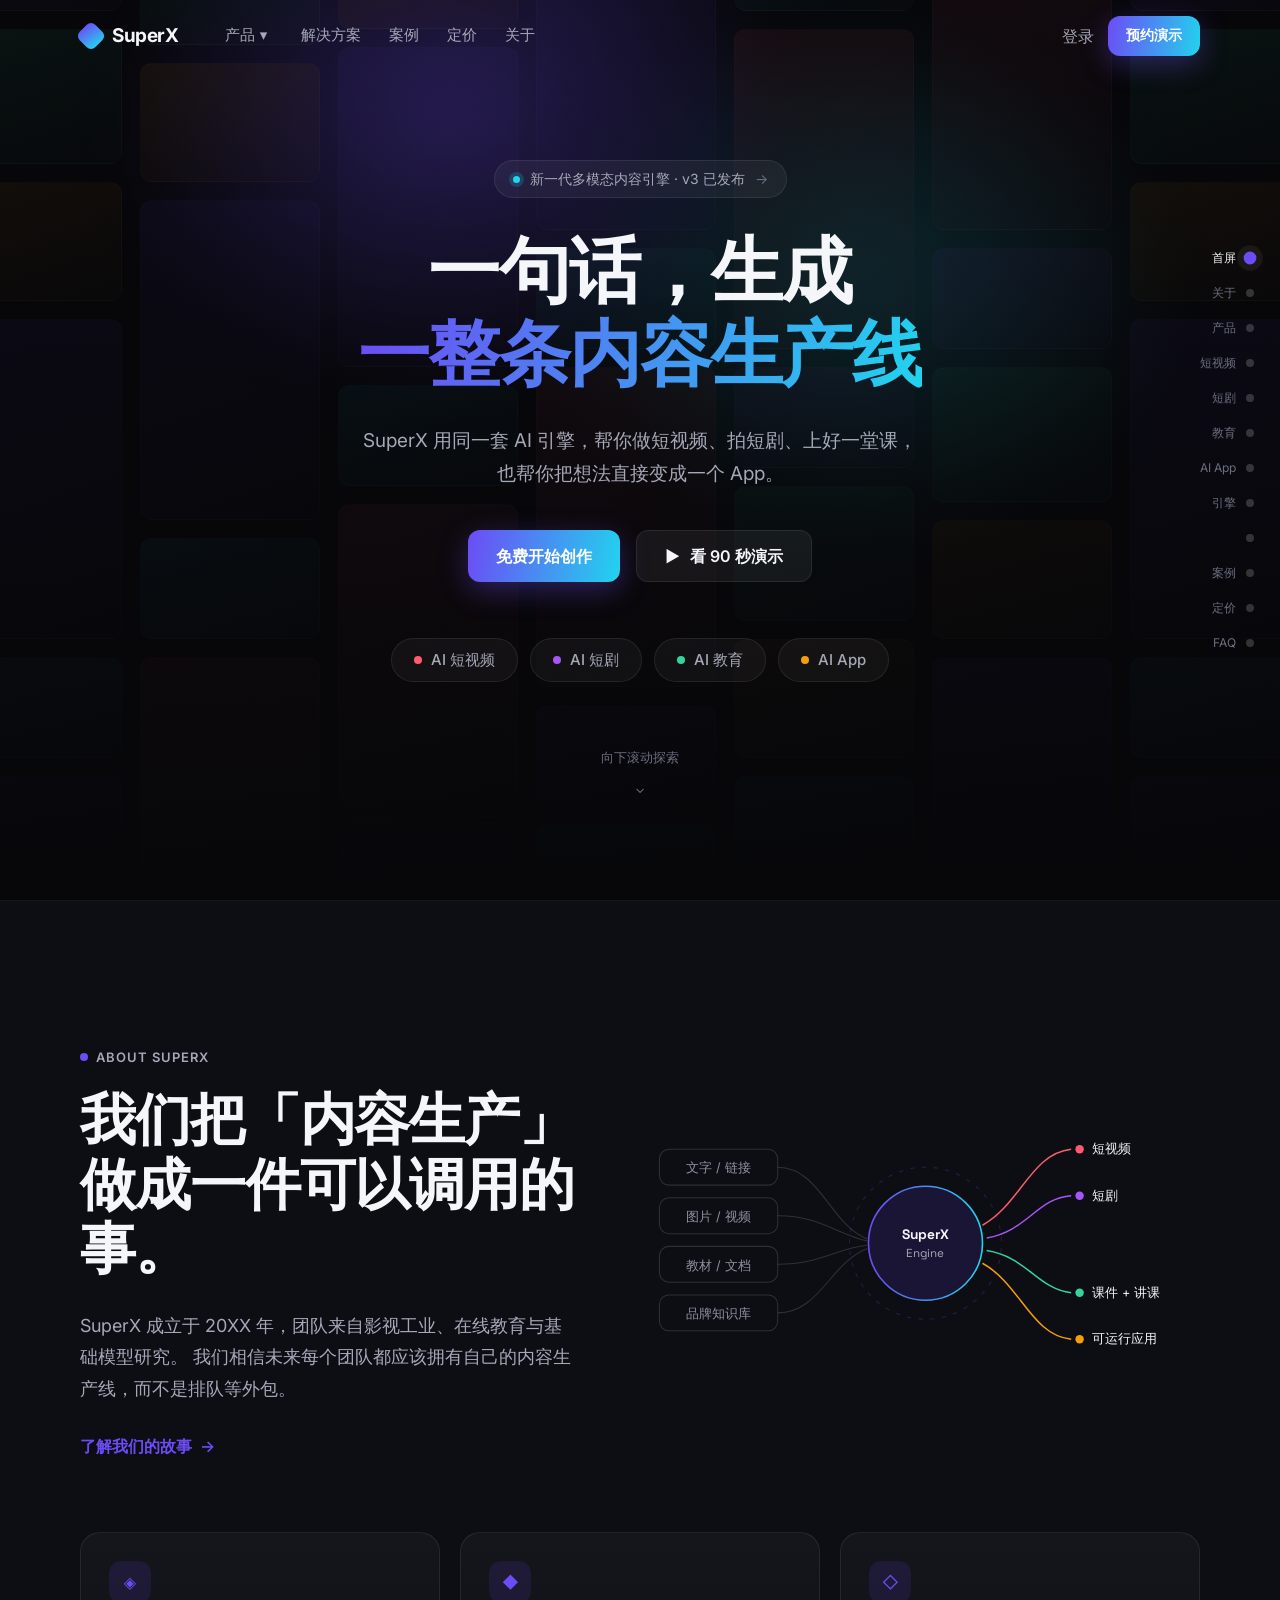
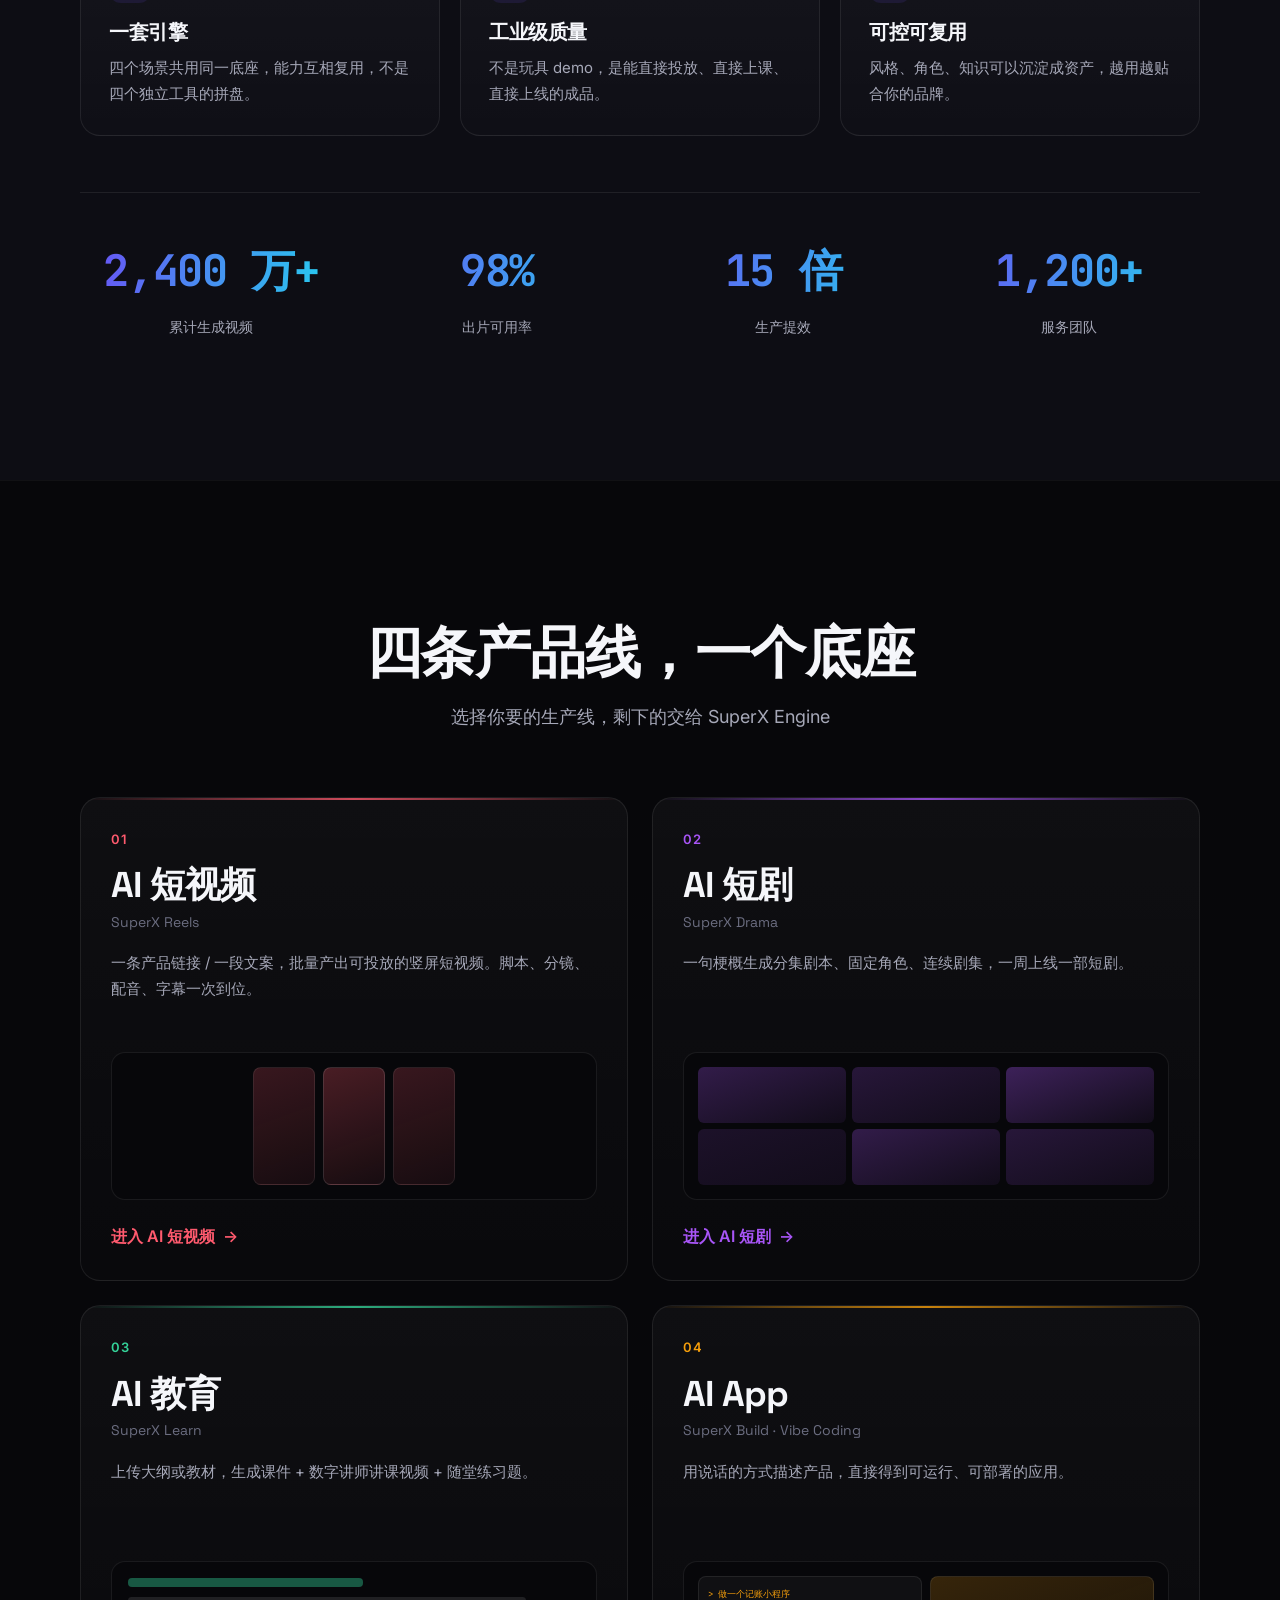
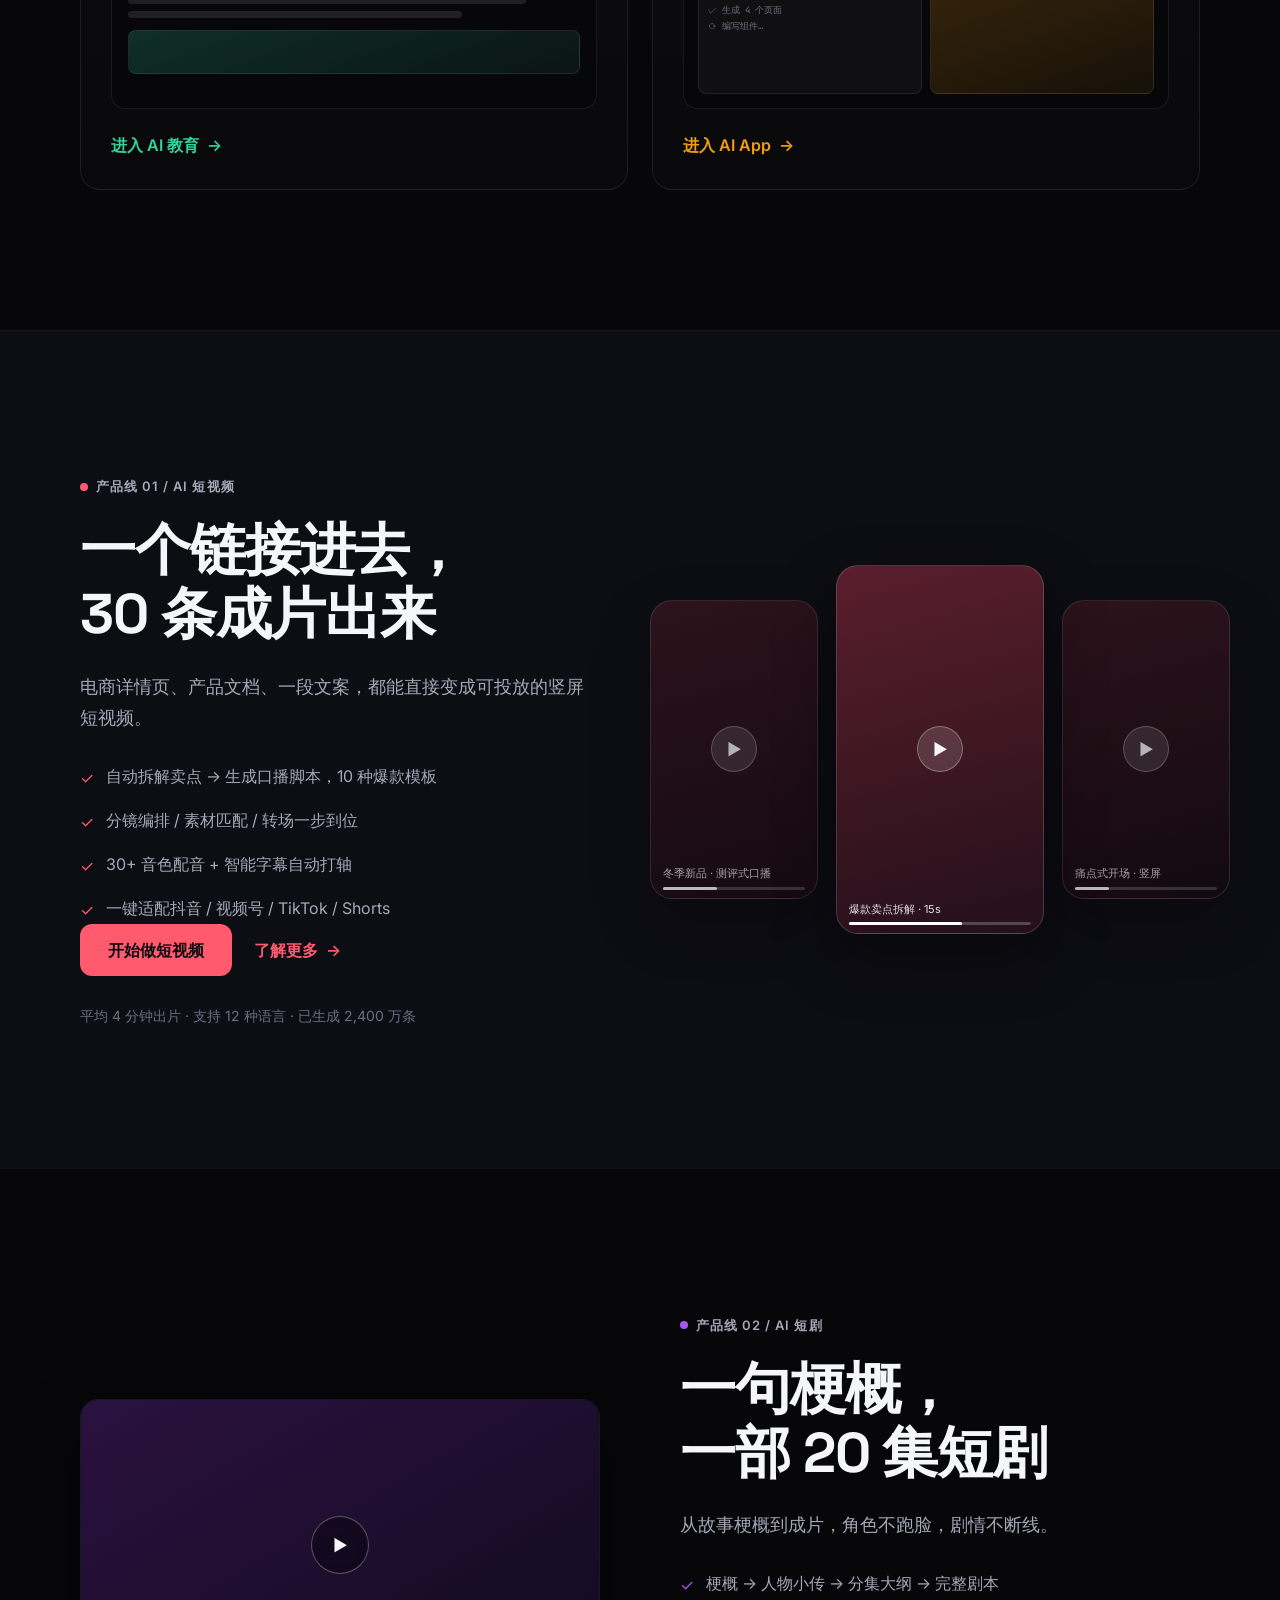
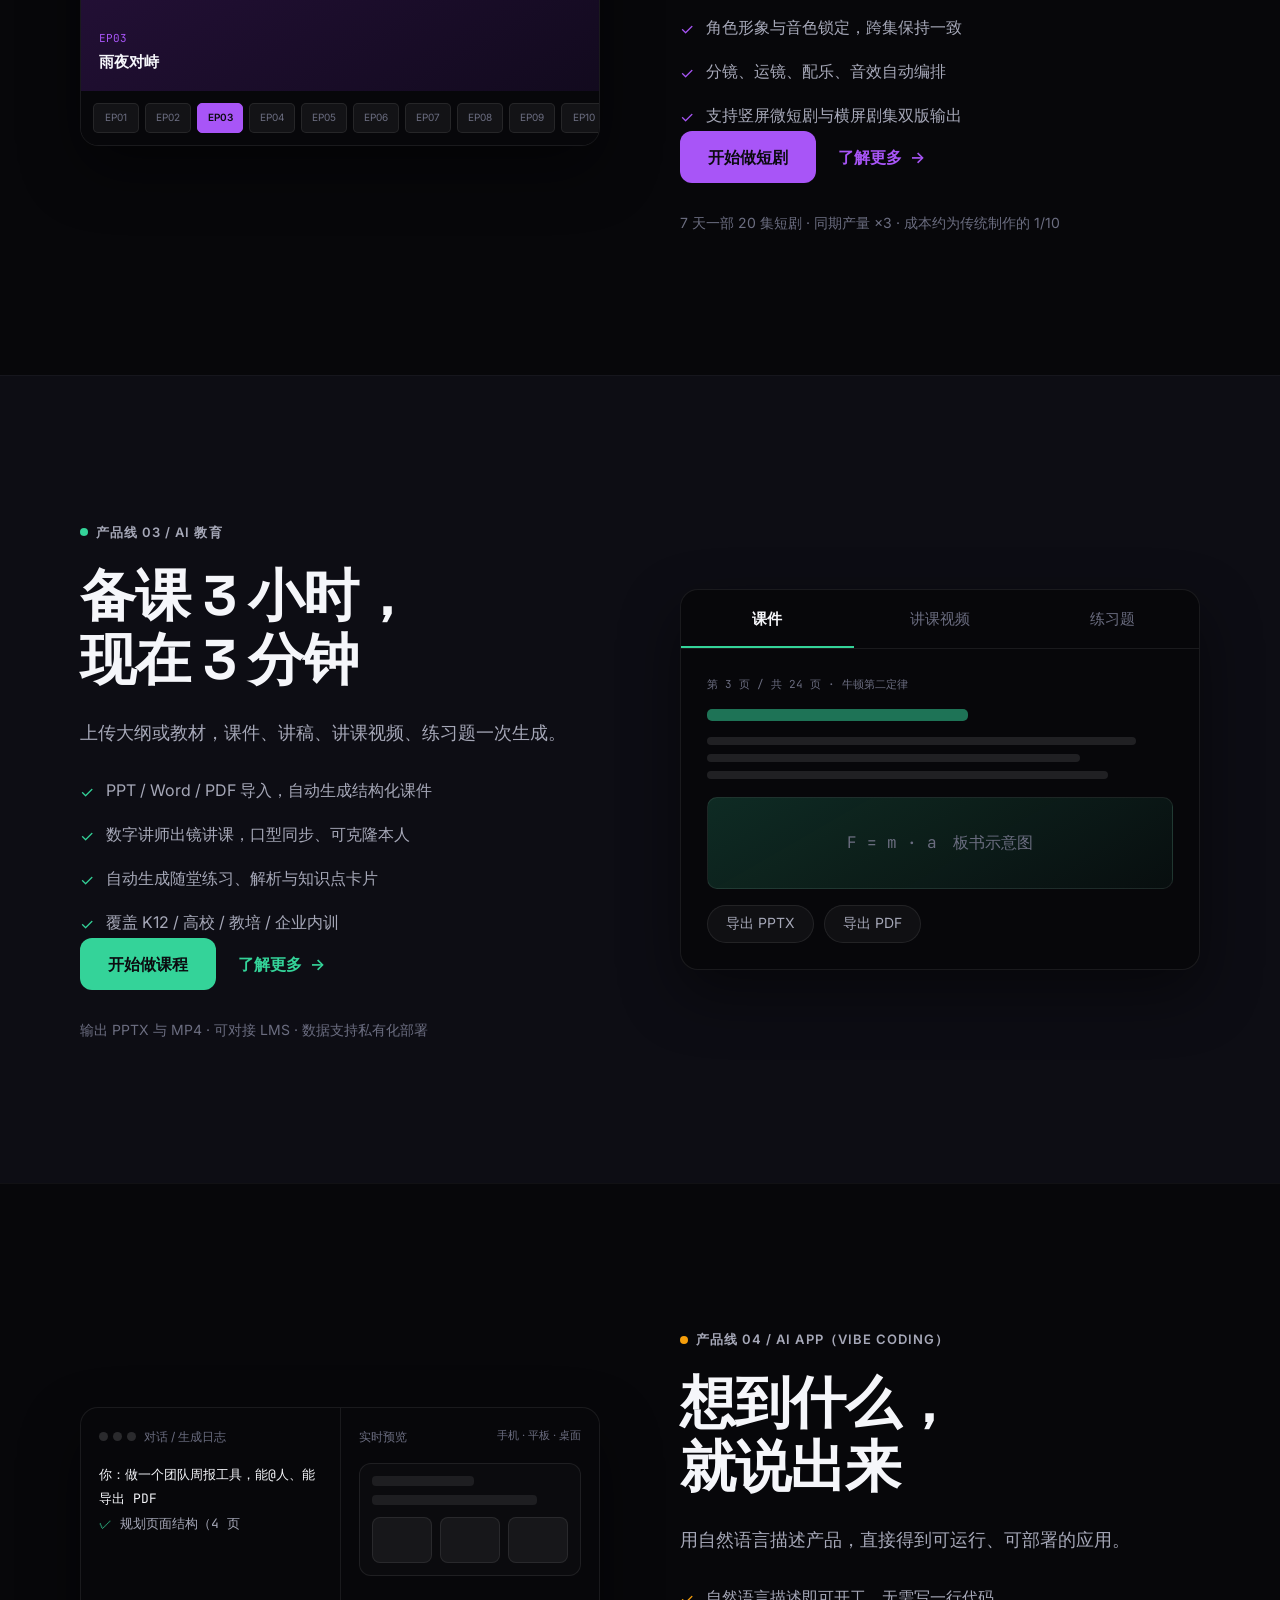
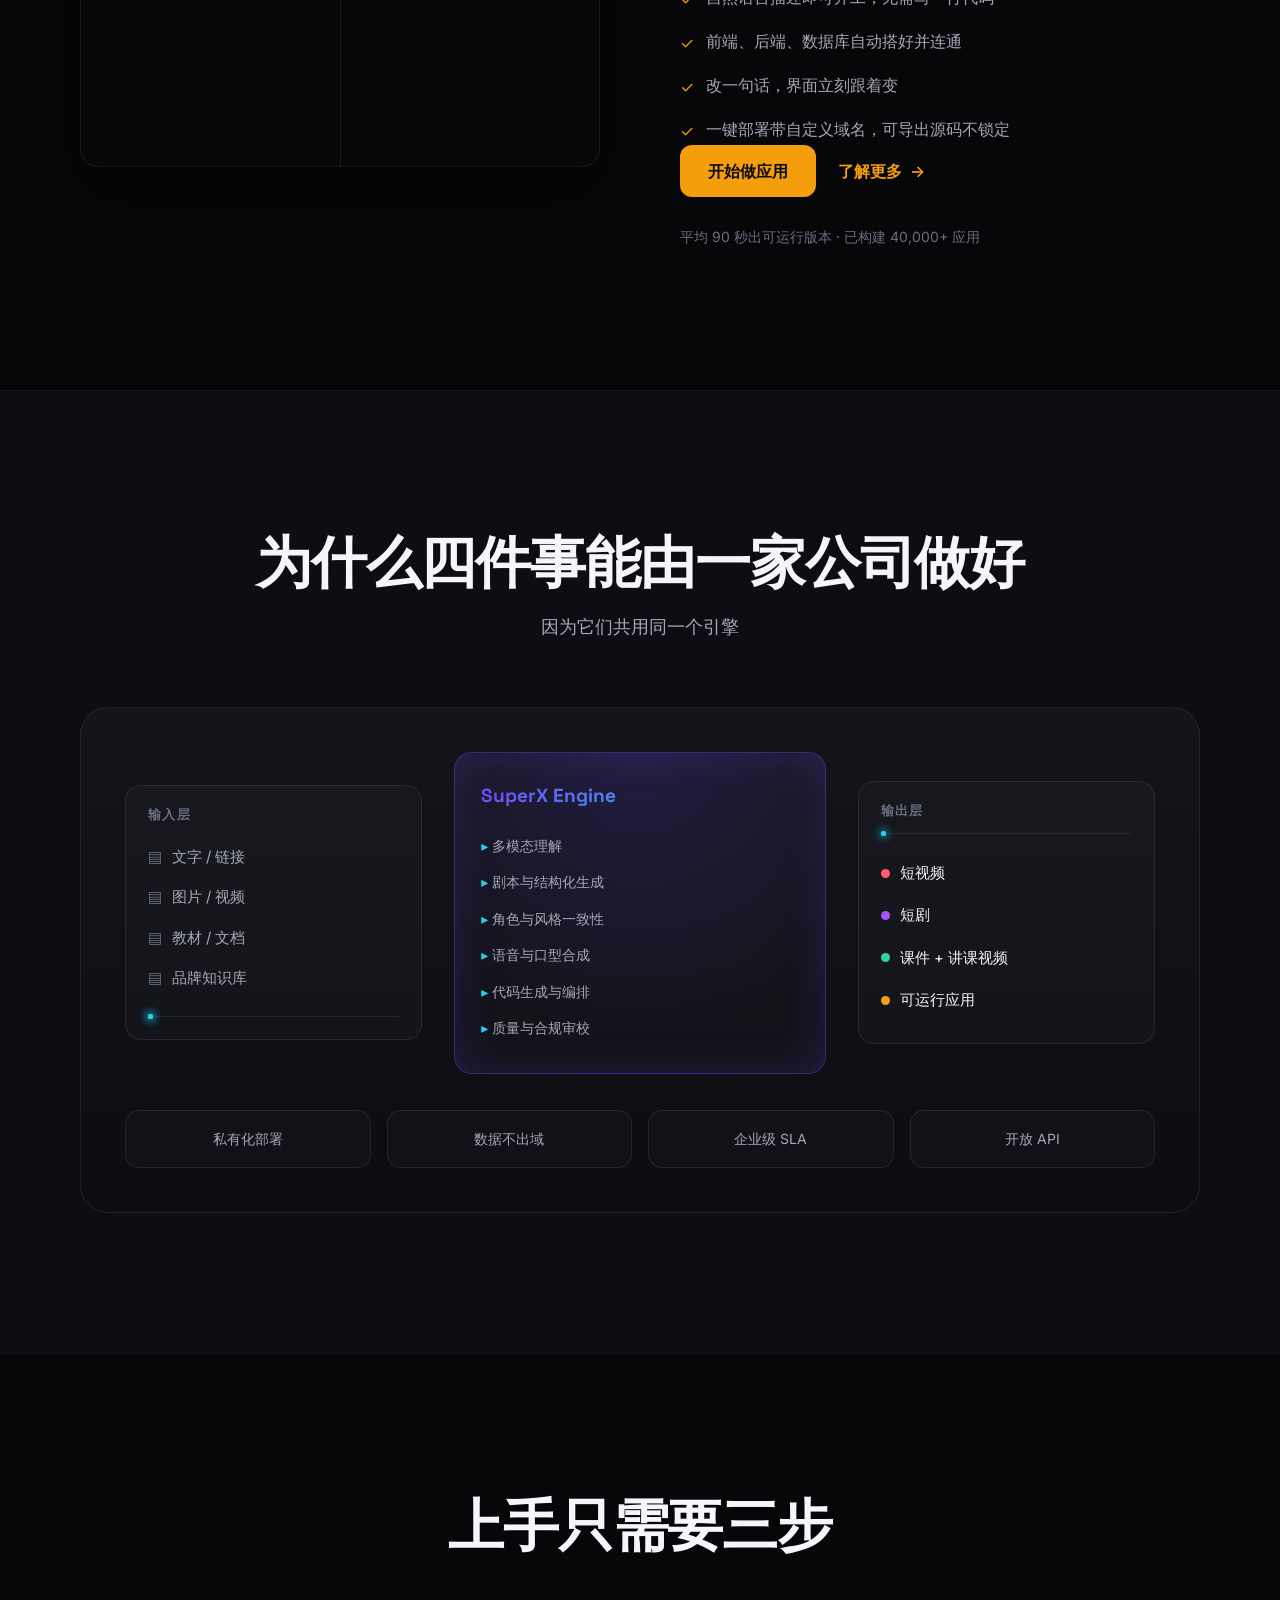
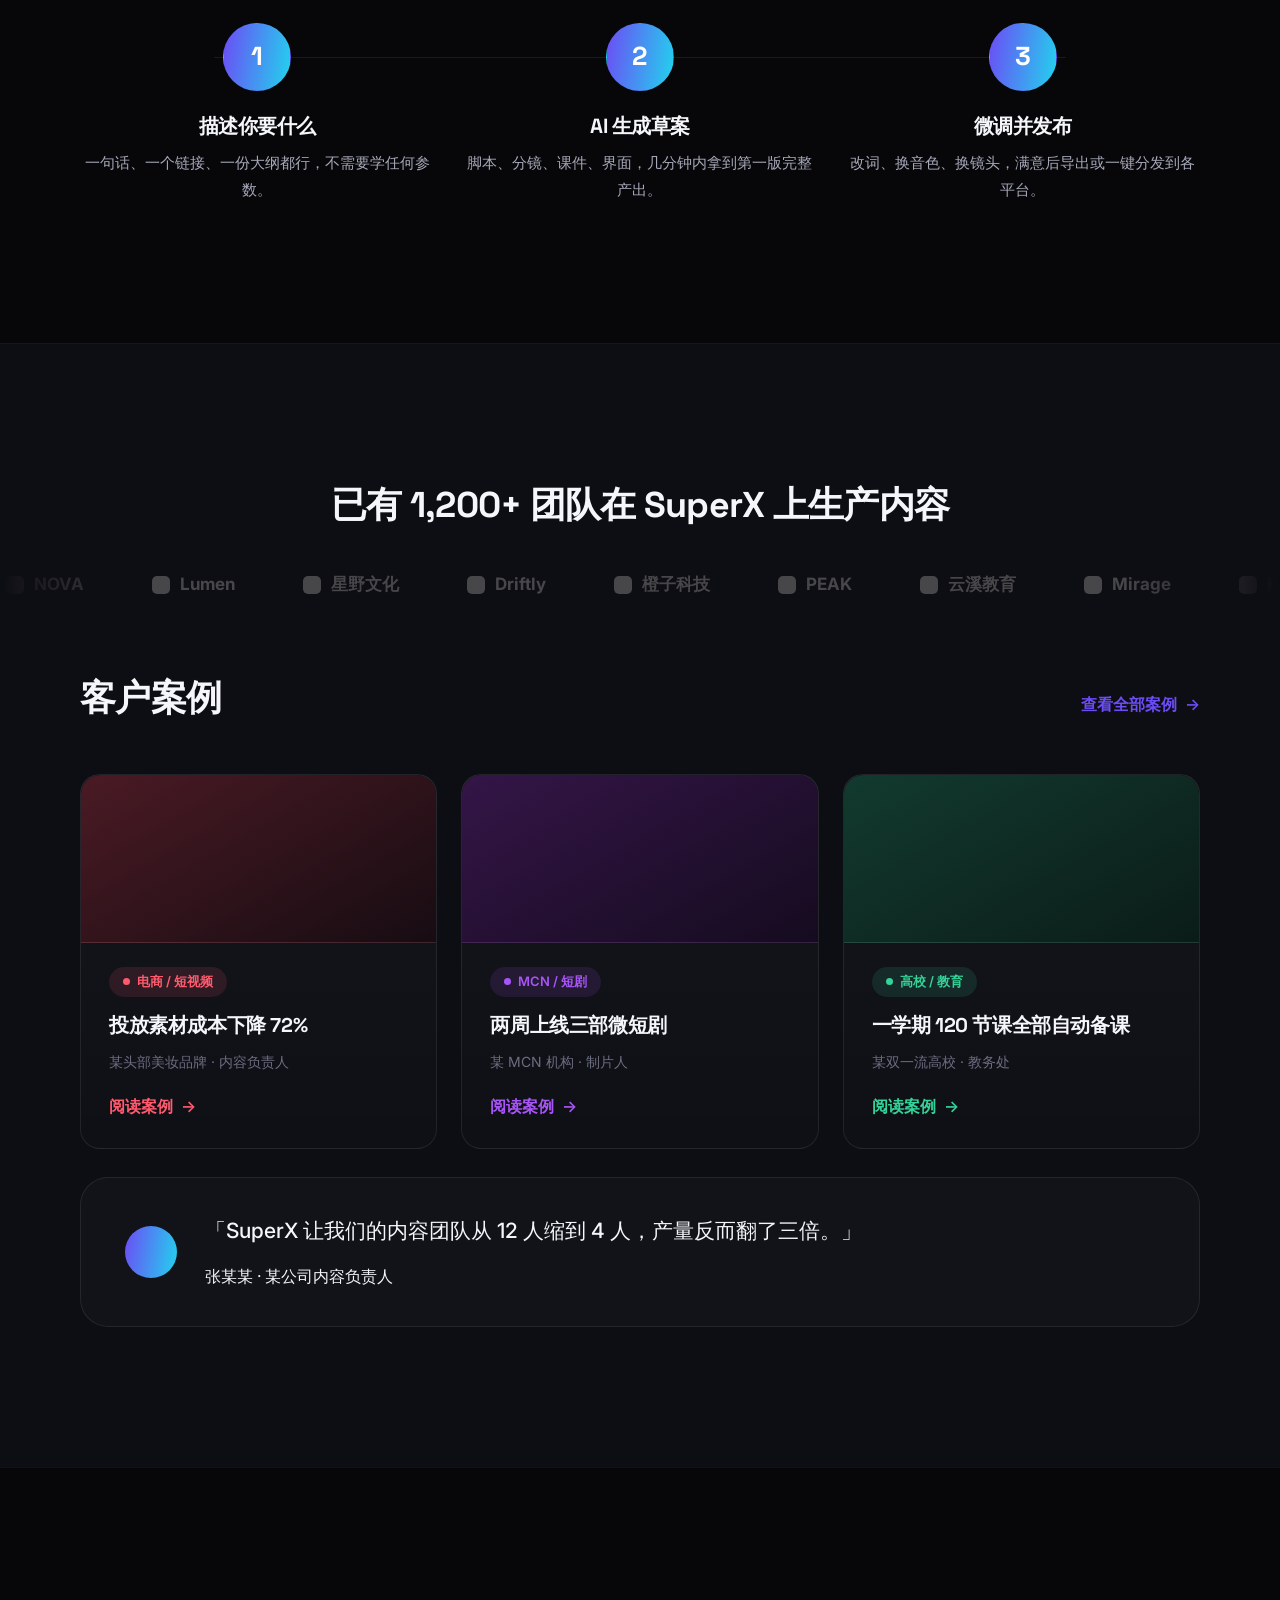
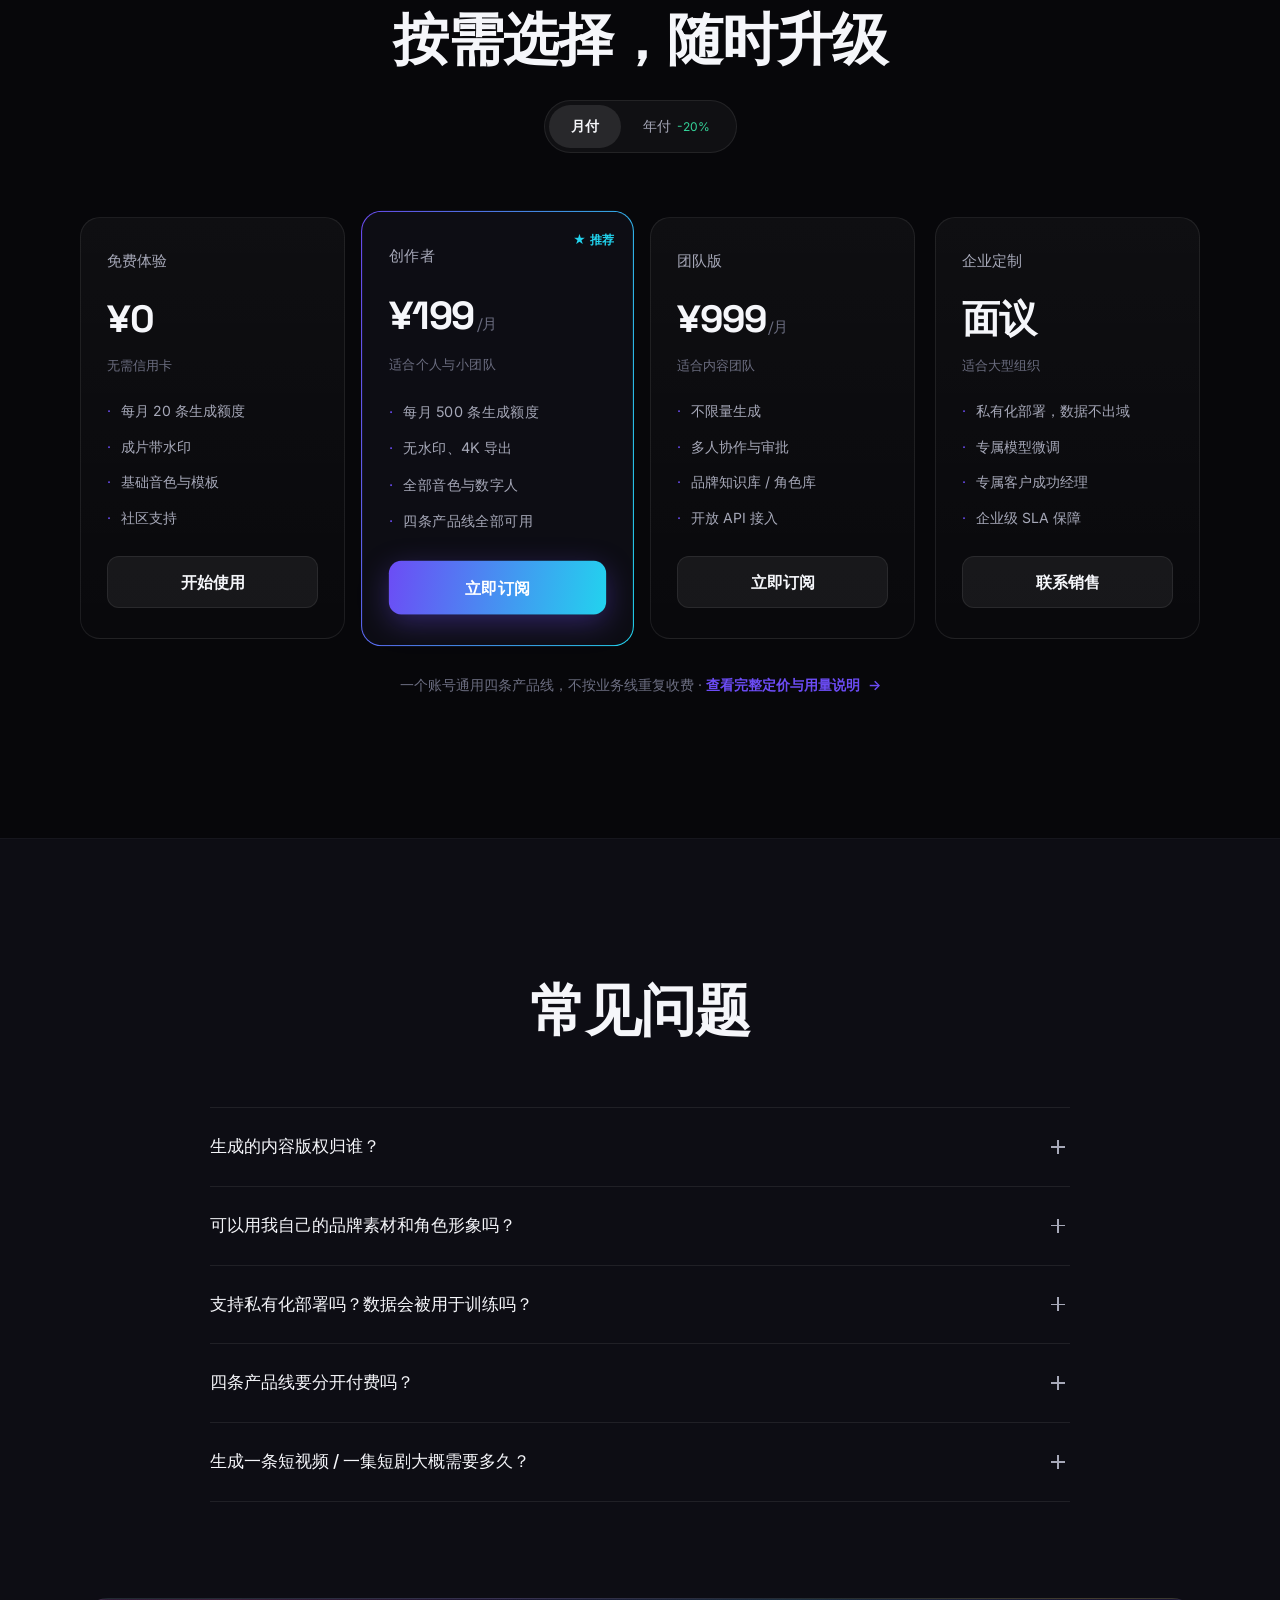
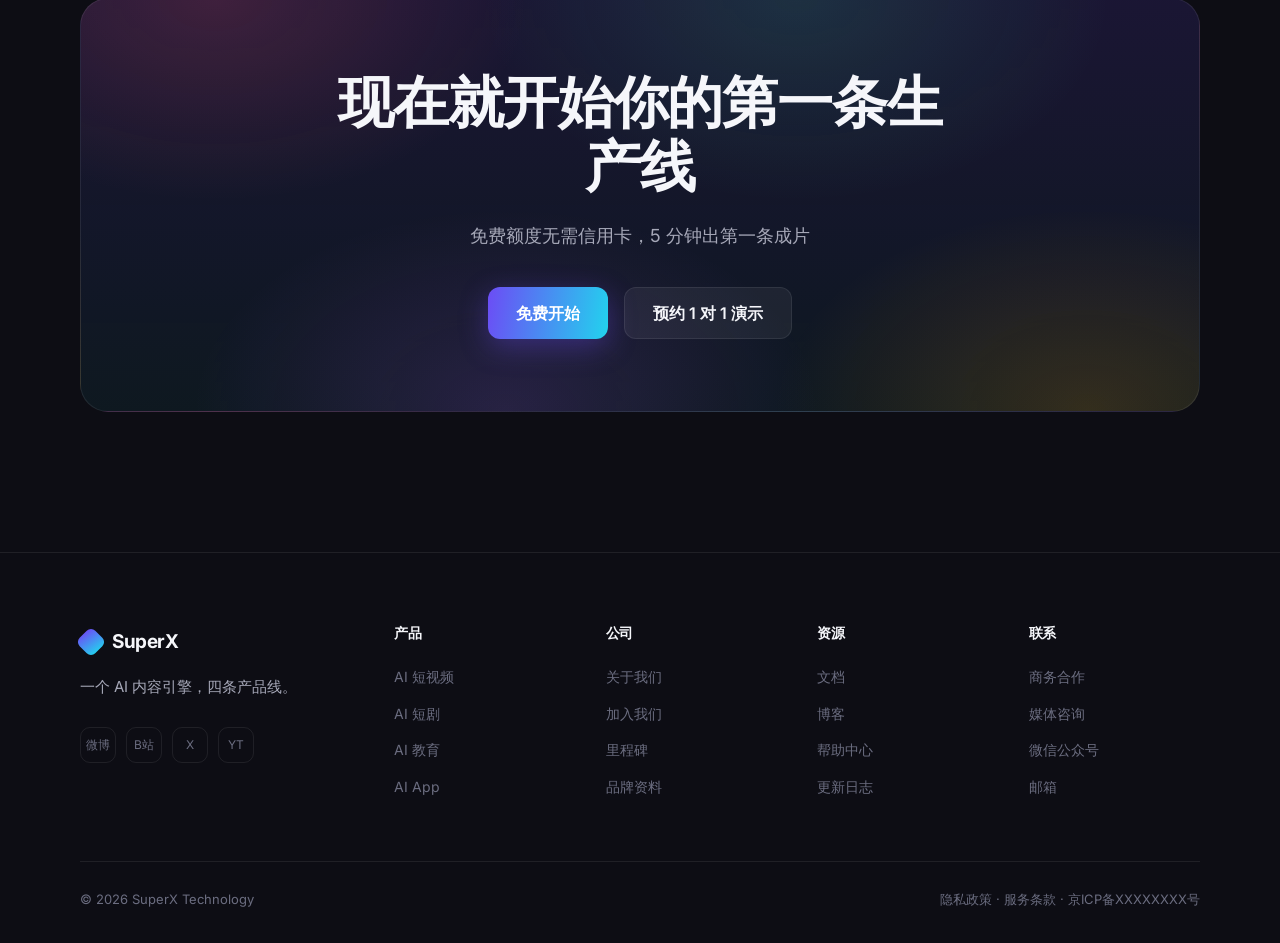
==== commit 1ae1daa1: "feat: build the SuperX Studio workspace (AI short video mode) Implement docs/design/05-studio.md as " ====
--- a/index.html
+++ b/index.html
@@ -105,7 +105,7 @@
     <h1 class="h-display reveal">一句话，生成<br><span class="grad-text">一整条内容生产线</span></h1>
     <p class="lead reveal">SuperX 用同一套 AI 引擎，帮你做短视频、拍短剧、上好一堂课，<br>也帮你把想法直接变成一个 App。</p>
     <div class="hero-cta reveal">
-      <a href="#cta" class="btn btn-primary">免费开始创作</a>
+      <a href="studio.html" class="btn btn-primary">免费开始创作</a>
       <a href="#" class="btn btn-ghost"><span aria-hidden="true">▶</span> 看 90 秒演示</a>
     </div>
     <div class="hero-pills reveal">
@@ -306,7 +306,8 @@
           <li><span class="tick">✓</span>30+ 音色配音 + 智能字幕自动打轴</li>
           <li><span class="tick">✓</span>一键适配抖音 / 视频号 / TikTok / Shorts</li>
         </ul>
-        <a href="#cta" class="btn btn-accent">了解 AI 短视频</a>
+        <a href="studio.html?mode=video" class="btn btn-accent">开始做短视频</a>
+        <a href="#cta" class="btn-text" style="margin-left:18px">了解更多 <span class="arrow">→</span></a>
         <p class="split-stats">平均 4 分钟出片 · 支持 12 种语言 · 已生成 2,400 万条</p>
       </div>
       <div class="reveal">
@@ -343,7 +344,8 @@
           <li><span class="tick">✓</span>分镜、运镜、配乐、音效自动编排</li>
           <li><span class="tick">✓</span>支持竖屏微短剧与横屏剧集双版输出</li>
         </ul>
-        <a href="#cta" class="btn btn-accent">了解 AI 短剧</a>
+        <a href="studio.html?mode=drama" class="btn btn-accent">开始做短剧</a>
+        <a href="#cta" class="btn-text" style="margin-left:18px">了解更多 <span class="arrow">→</span></a>
         <p class="split-stats">7 天一部 20 集短剧 · 同期产量 ×3 · 成本约为传统制作的 1/10</p>
       </div>
       <div class="reveal">
@@ -376,7 +378,8 @@
           <li><span class="tick">✓</span>自动生成随堂练习、解析与知识点卡片</li>
           <li><span class="tick">✓</span>覆盖 K12 / 高校 / 教培 / 企业内训</li>
         </ul>
-        <a href="#cta" class="btn btn-accent">了解 AI 教育</a>
+        <a href="studio.html?mode=education" class="btn btn-accent">开始做课程</a>
+        <a href="#cta" class="btn-text" style="margin-left:18px">了解更多 <span class="arrow">→</span></a>
         <p class="split-stats">输出 PPTX 与 MP4 · 可对接 LMS · 数据支持私有化部署</p>
       </div>
       <div class="reveal">
@@ -454,7 +457,8 @@
           <li><span class="tick">✓</span>改一句话，界面立刻跟着变</li>
           <li><span class="tick">✓</span>一键部署带自定义域名，可导出源码不锁定</li>
         </ul>
-        <a href="#cta" class="btn btn-accent">了解 AI App</a>
+        <a href="studio.html?mode=app" class="btn btn-accent">开始做应用</a>
+        <a href="#cta" class="btn-text" style="margin-left:18px">了解更多 <span class="arrow">→</span></a>
         <p class="split-stats">平均 90 秒出可运行版本 · 已构建 40,000+ 应用</p>
       </div>
       <div class="reveal">
@@ -715,7 +719,7 @@
       <h2 class="h1">现在就开始你的第一条生产线</h2>
       <p class="lead">免费额度无需信用卡，5 分钟出第一条成片</p>
       <div class="hero-cta">
-        <a href="#" class="btn btn-primary">免费开始</a>
+        <a href="studio.html" class="btn btn-primary">免费开始</a>
         <a href="#" class="btn btn-ghost">预约 1 对 1 演示</a>
       </div>
     </div>
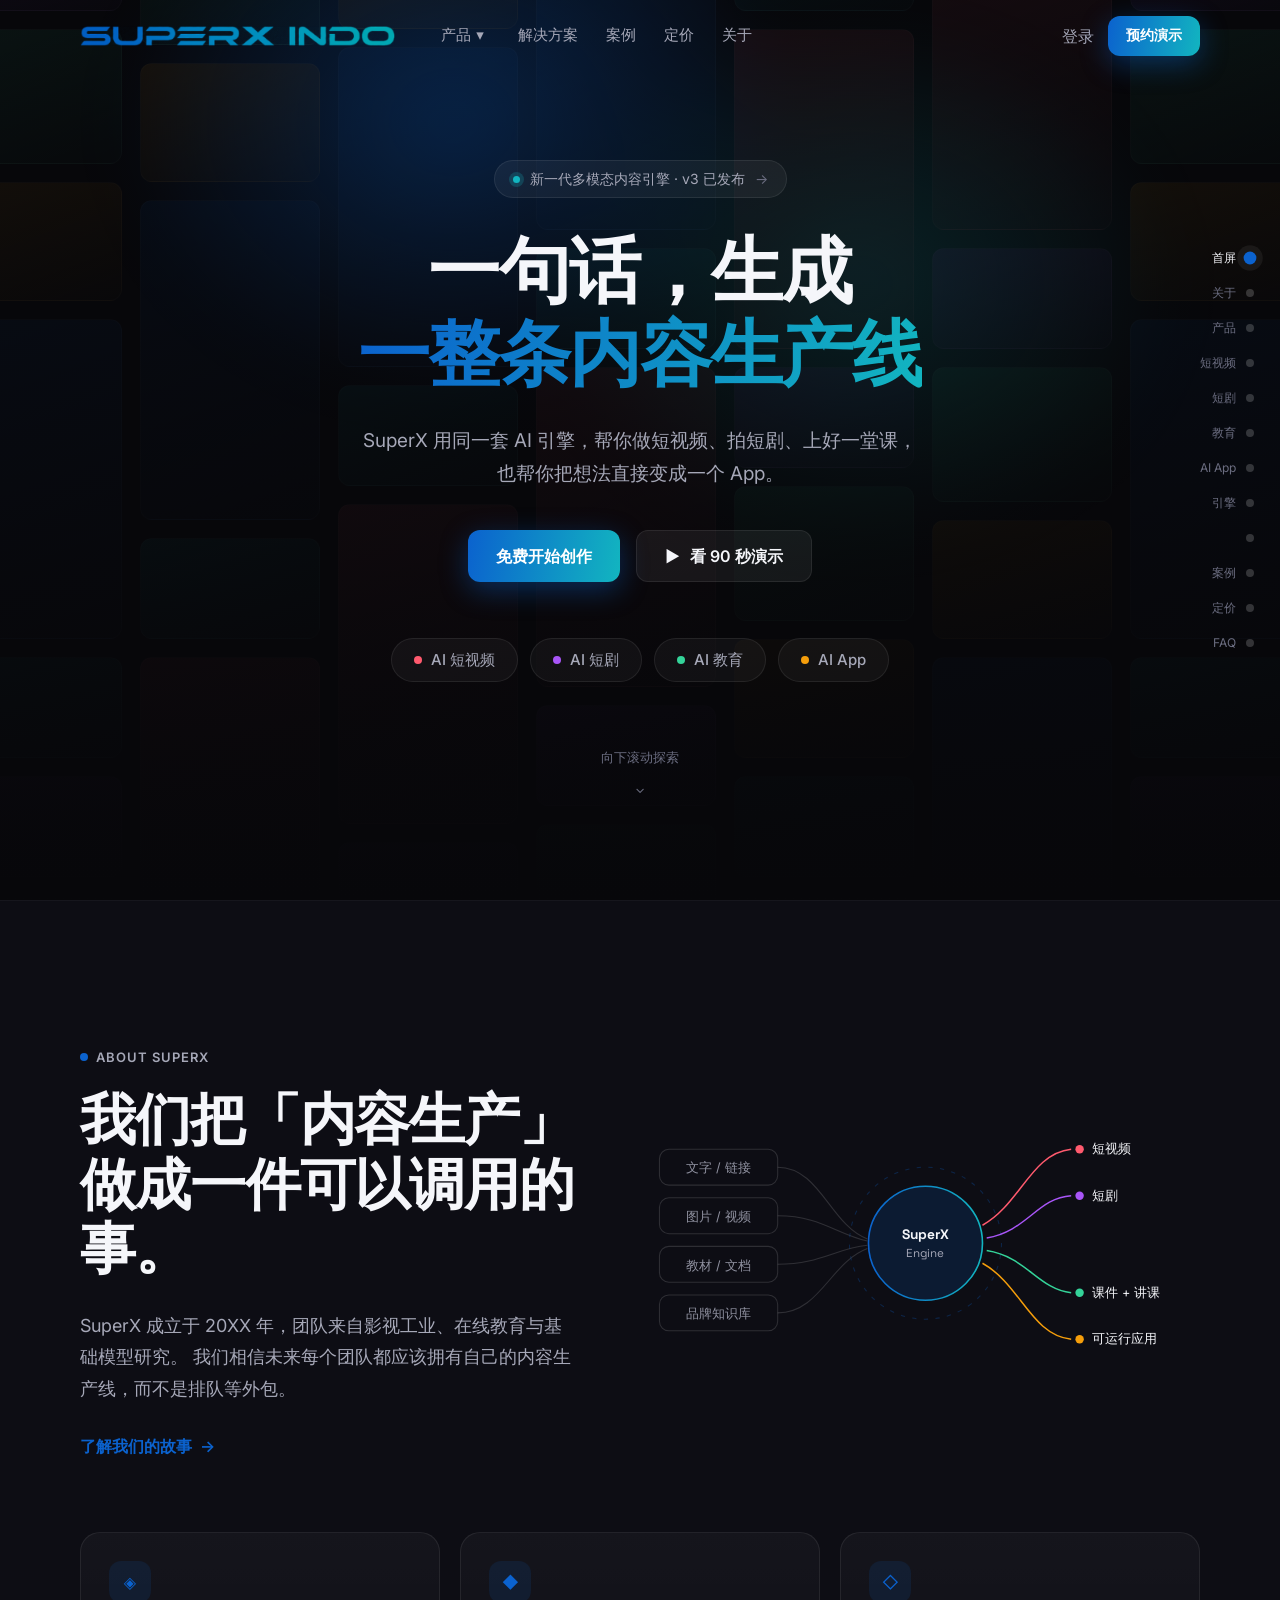
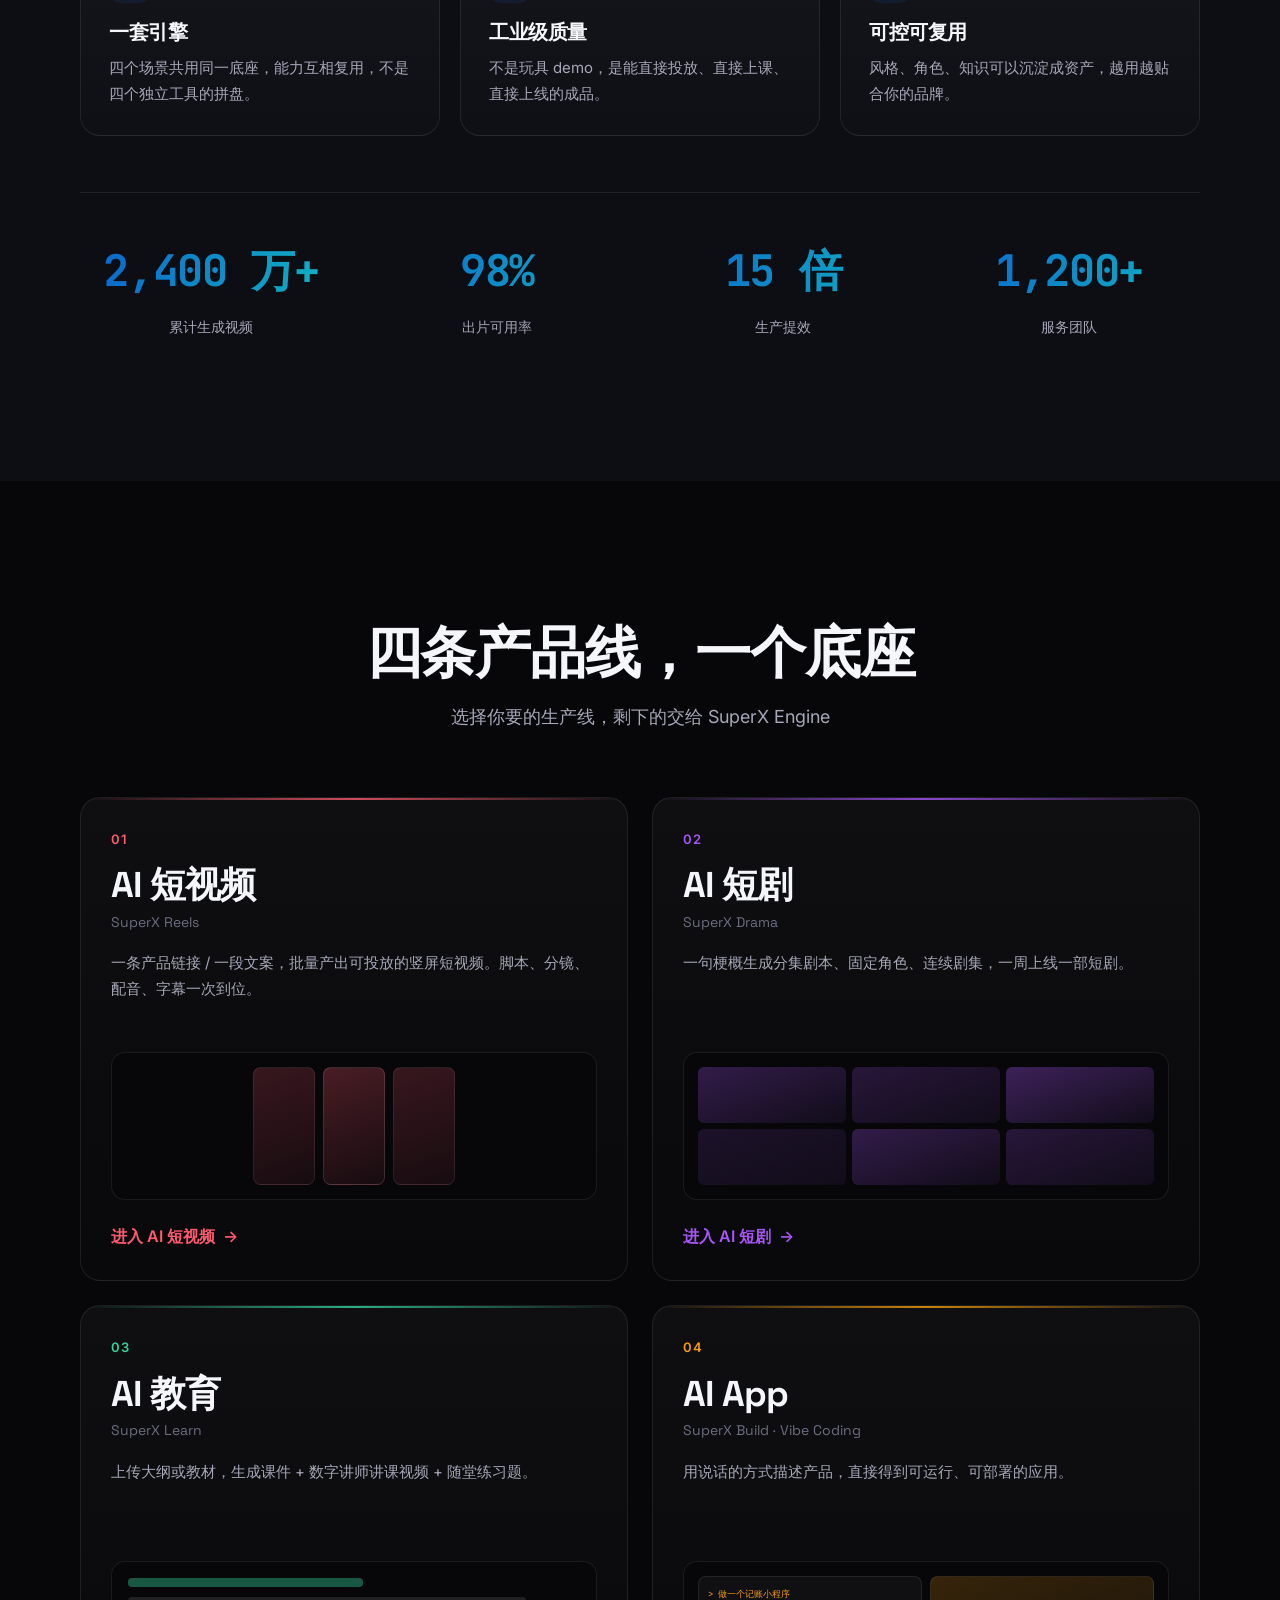
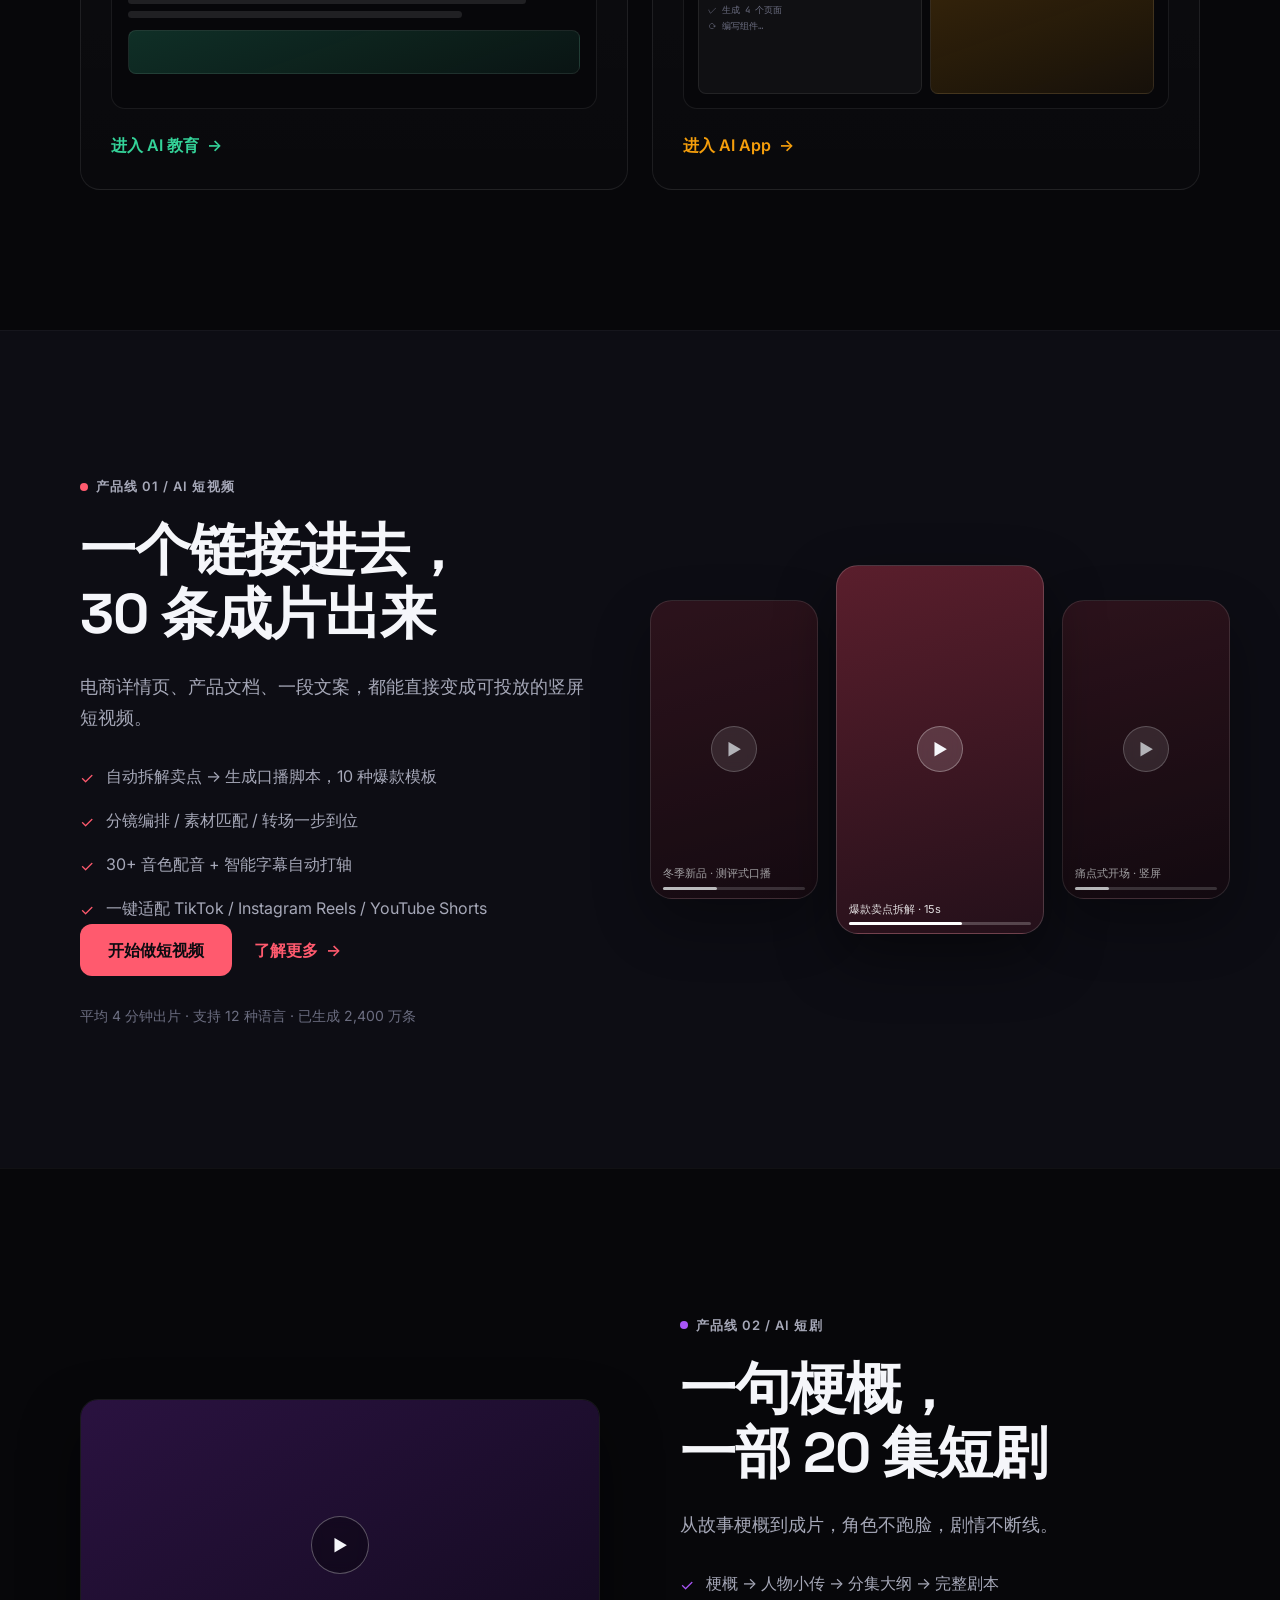
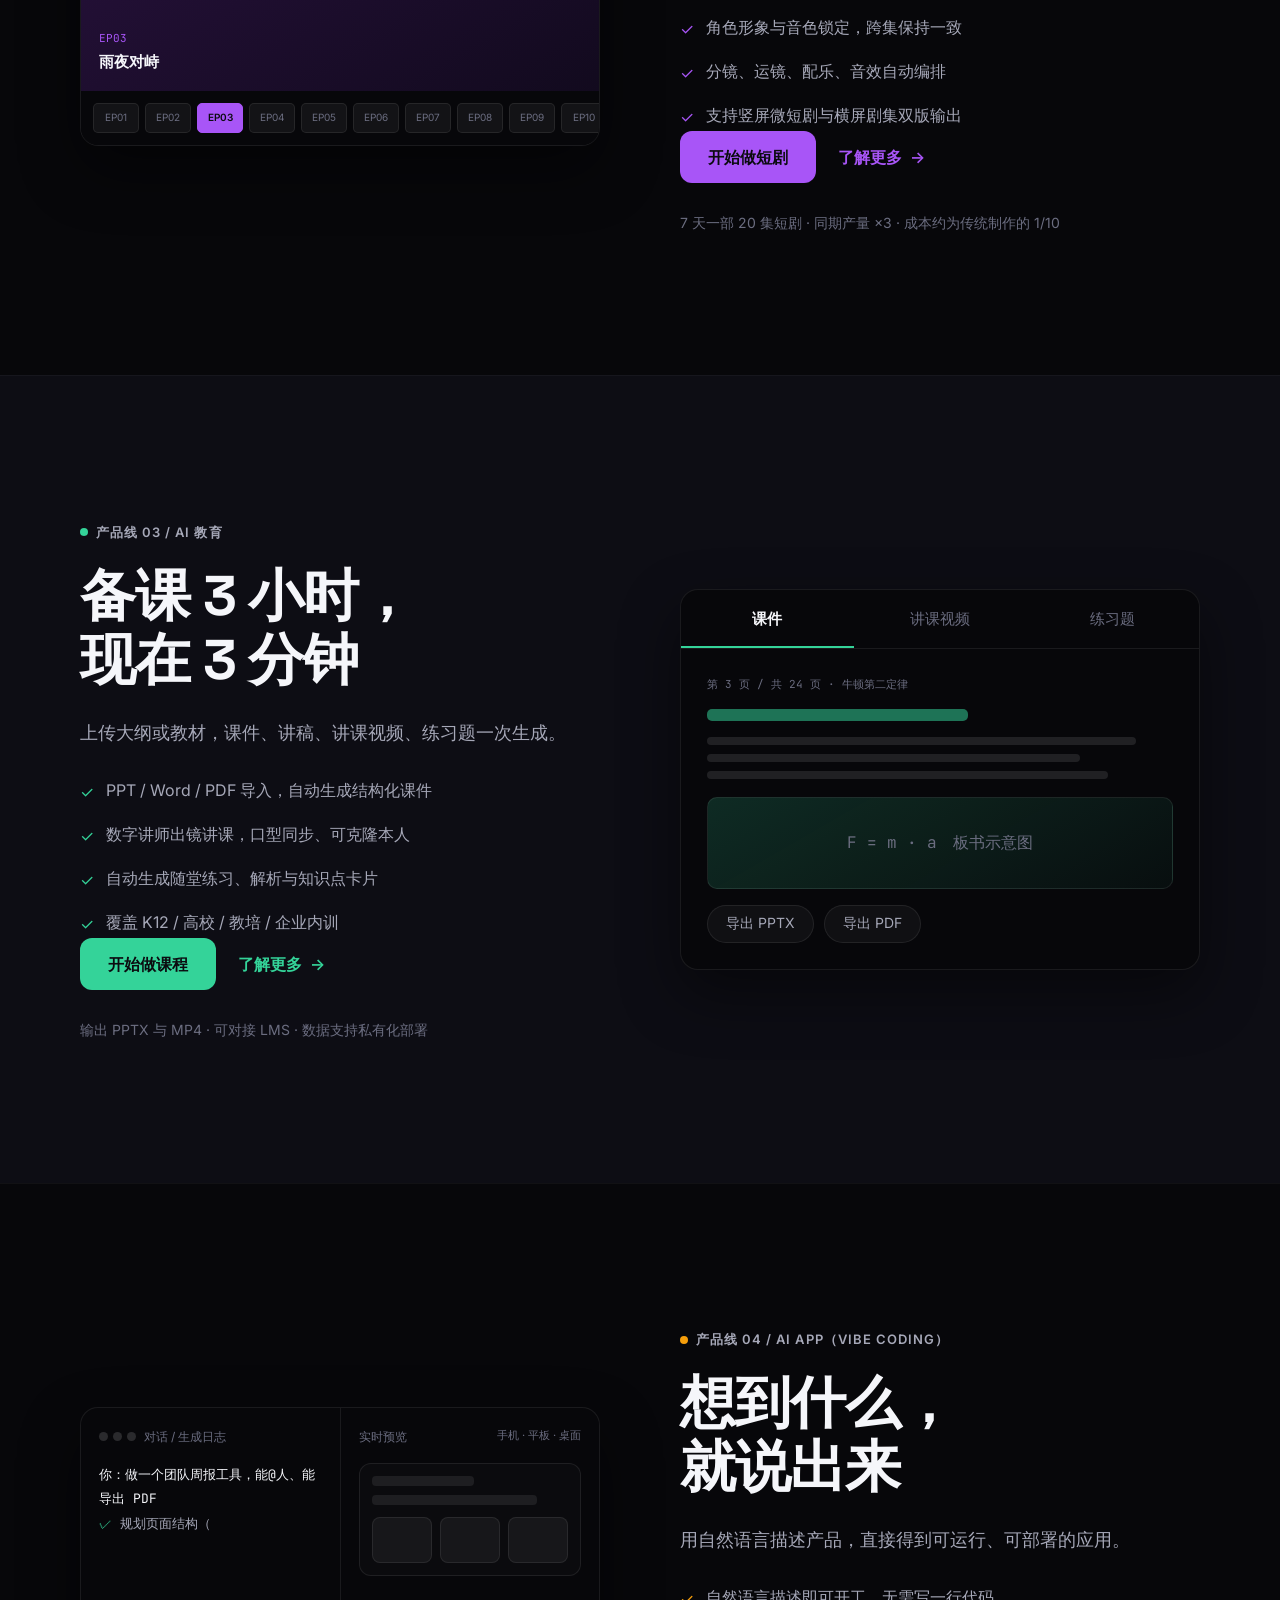
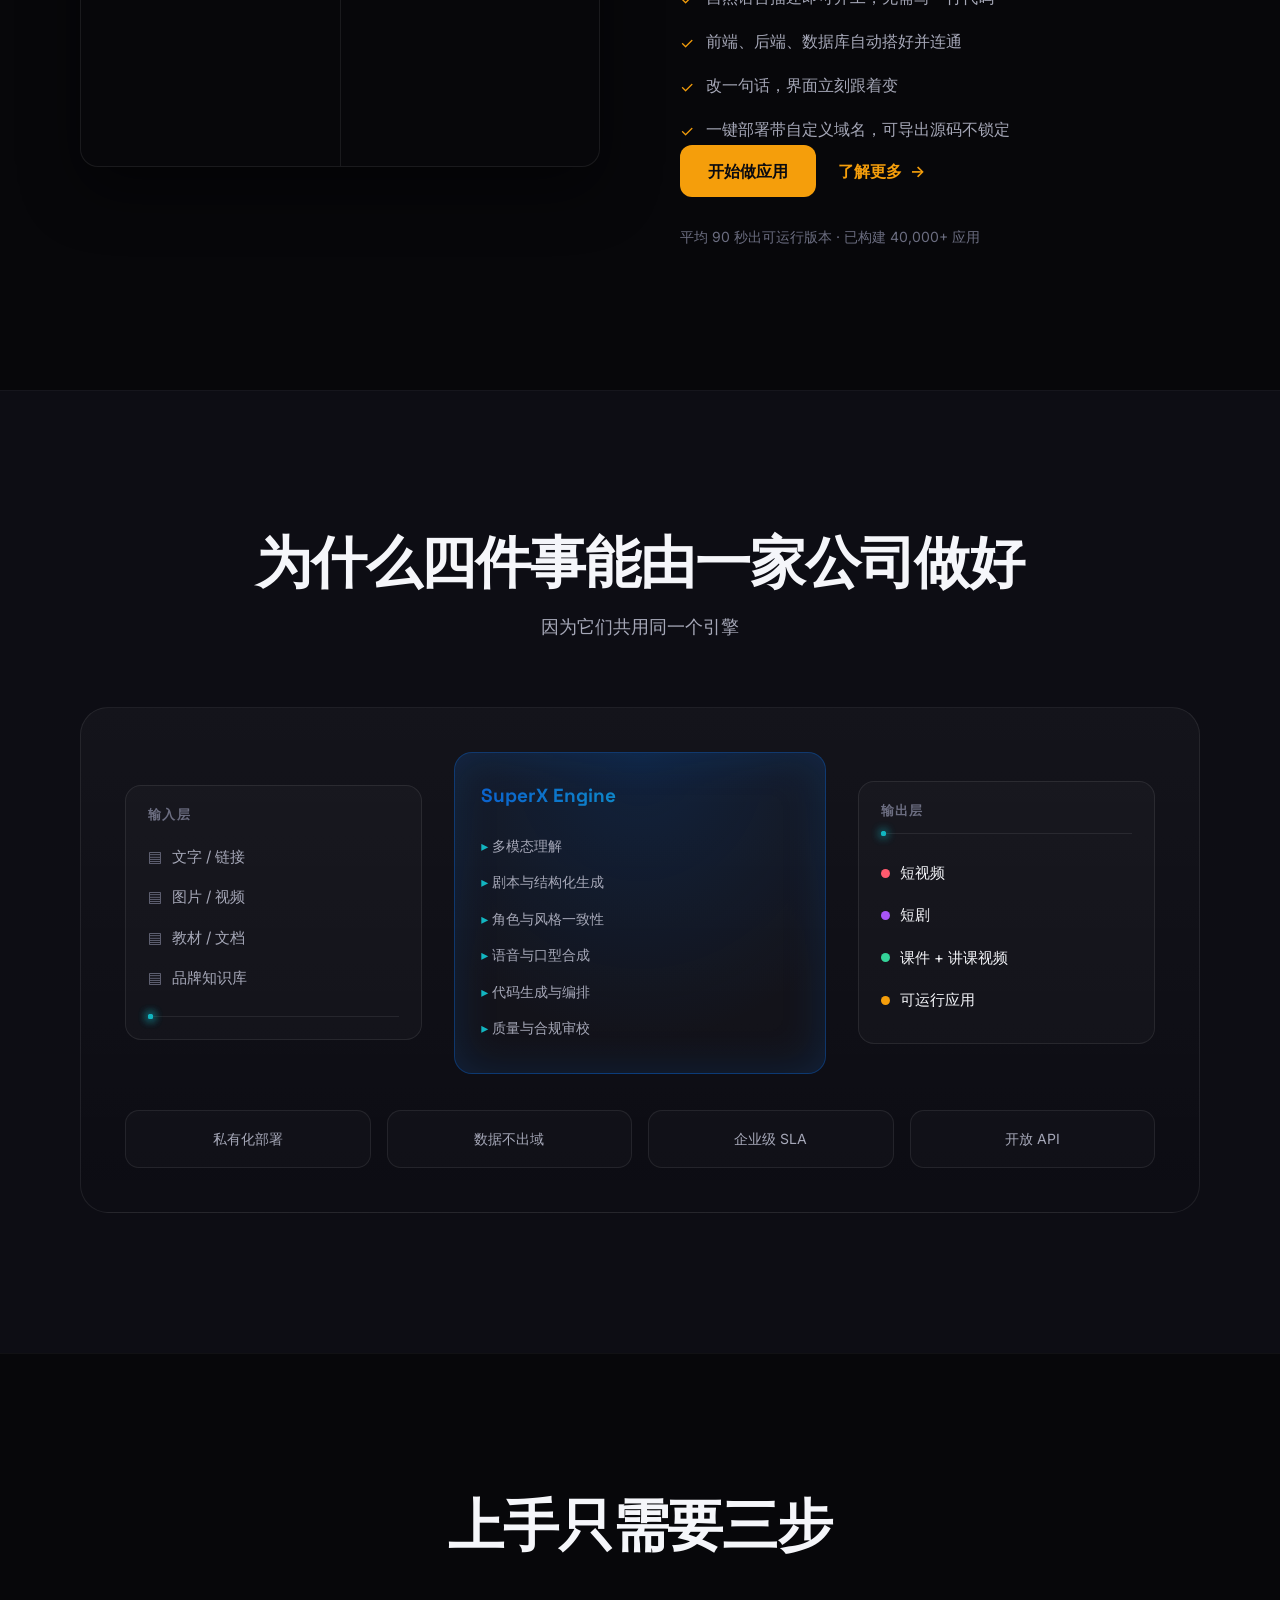
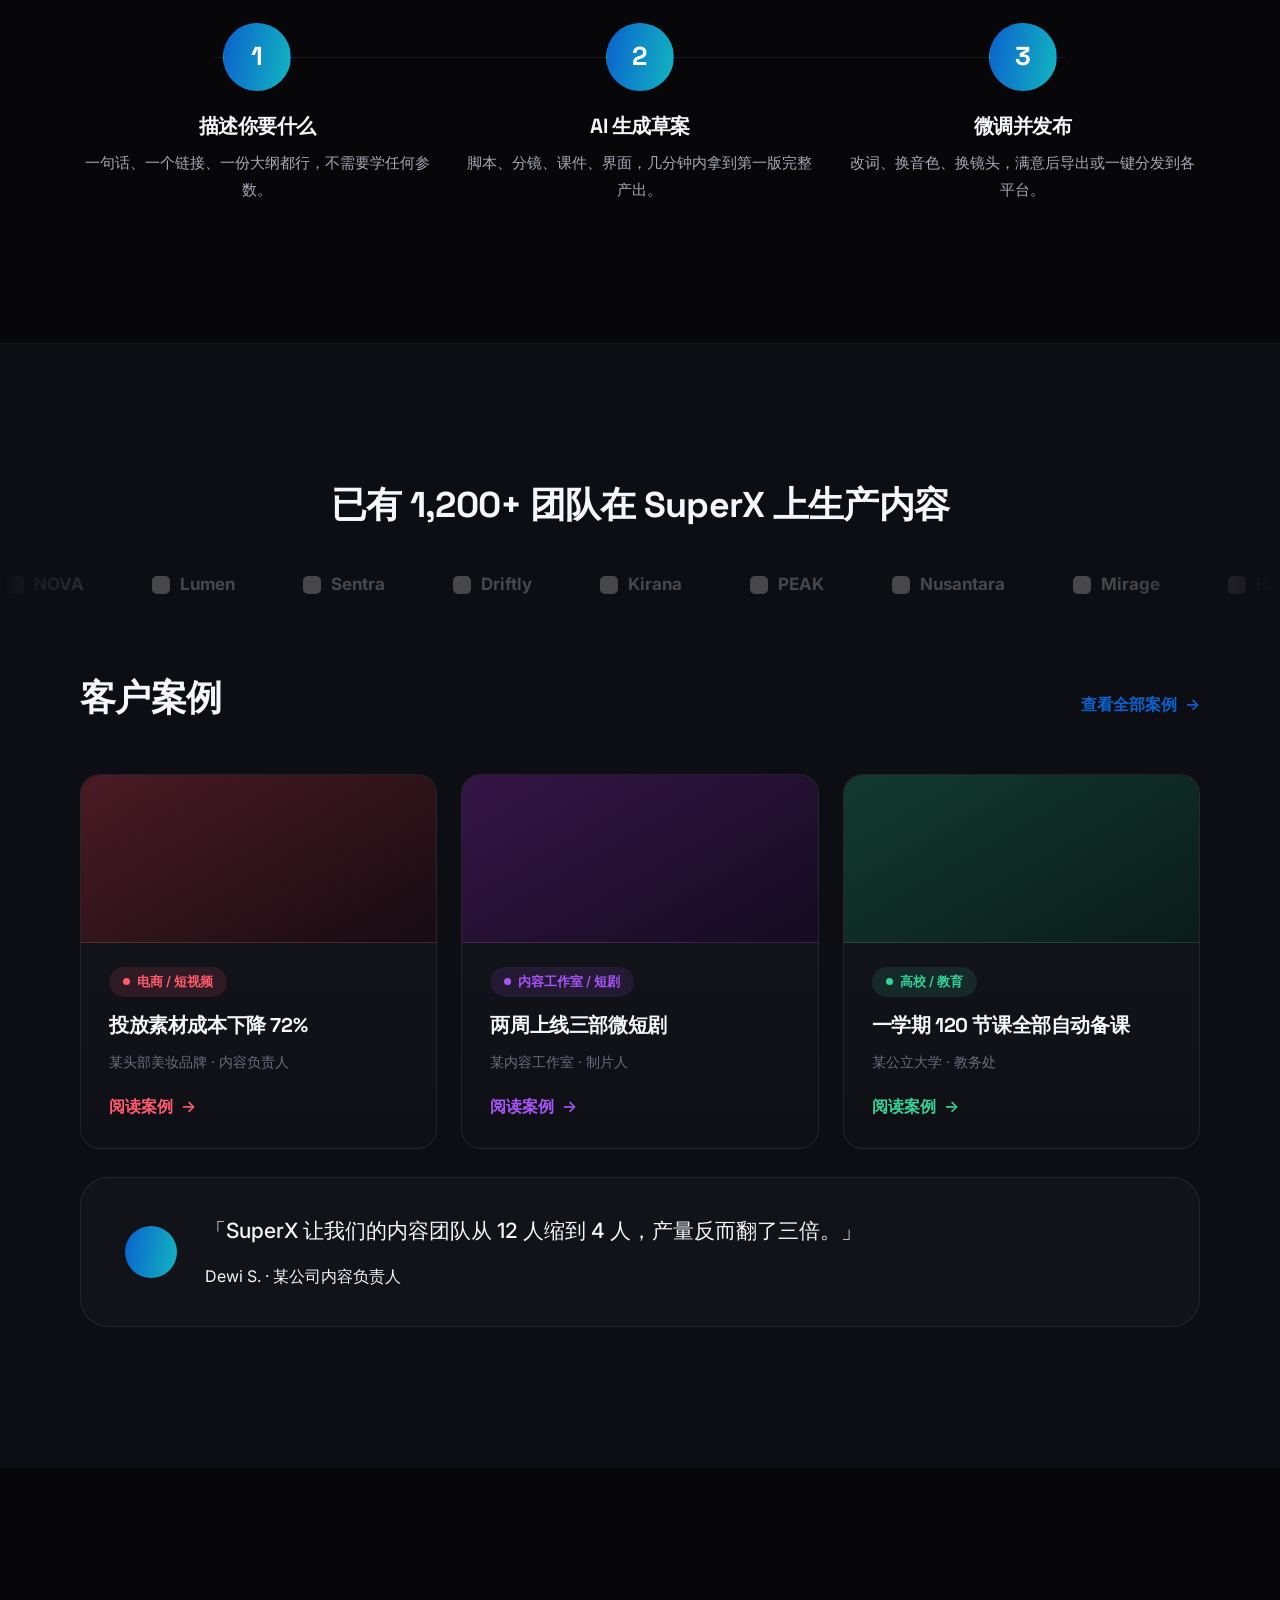
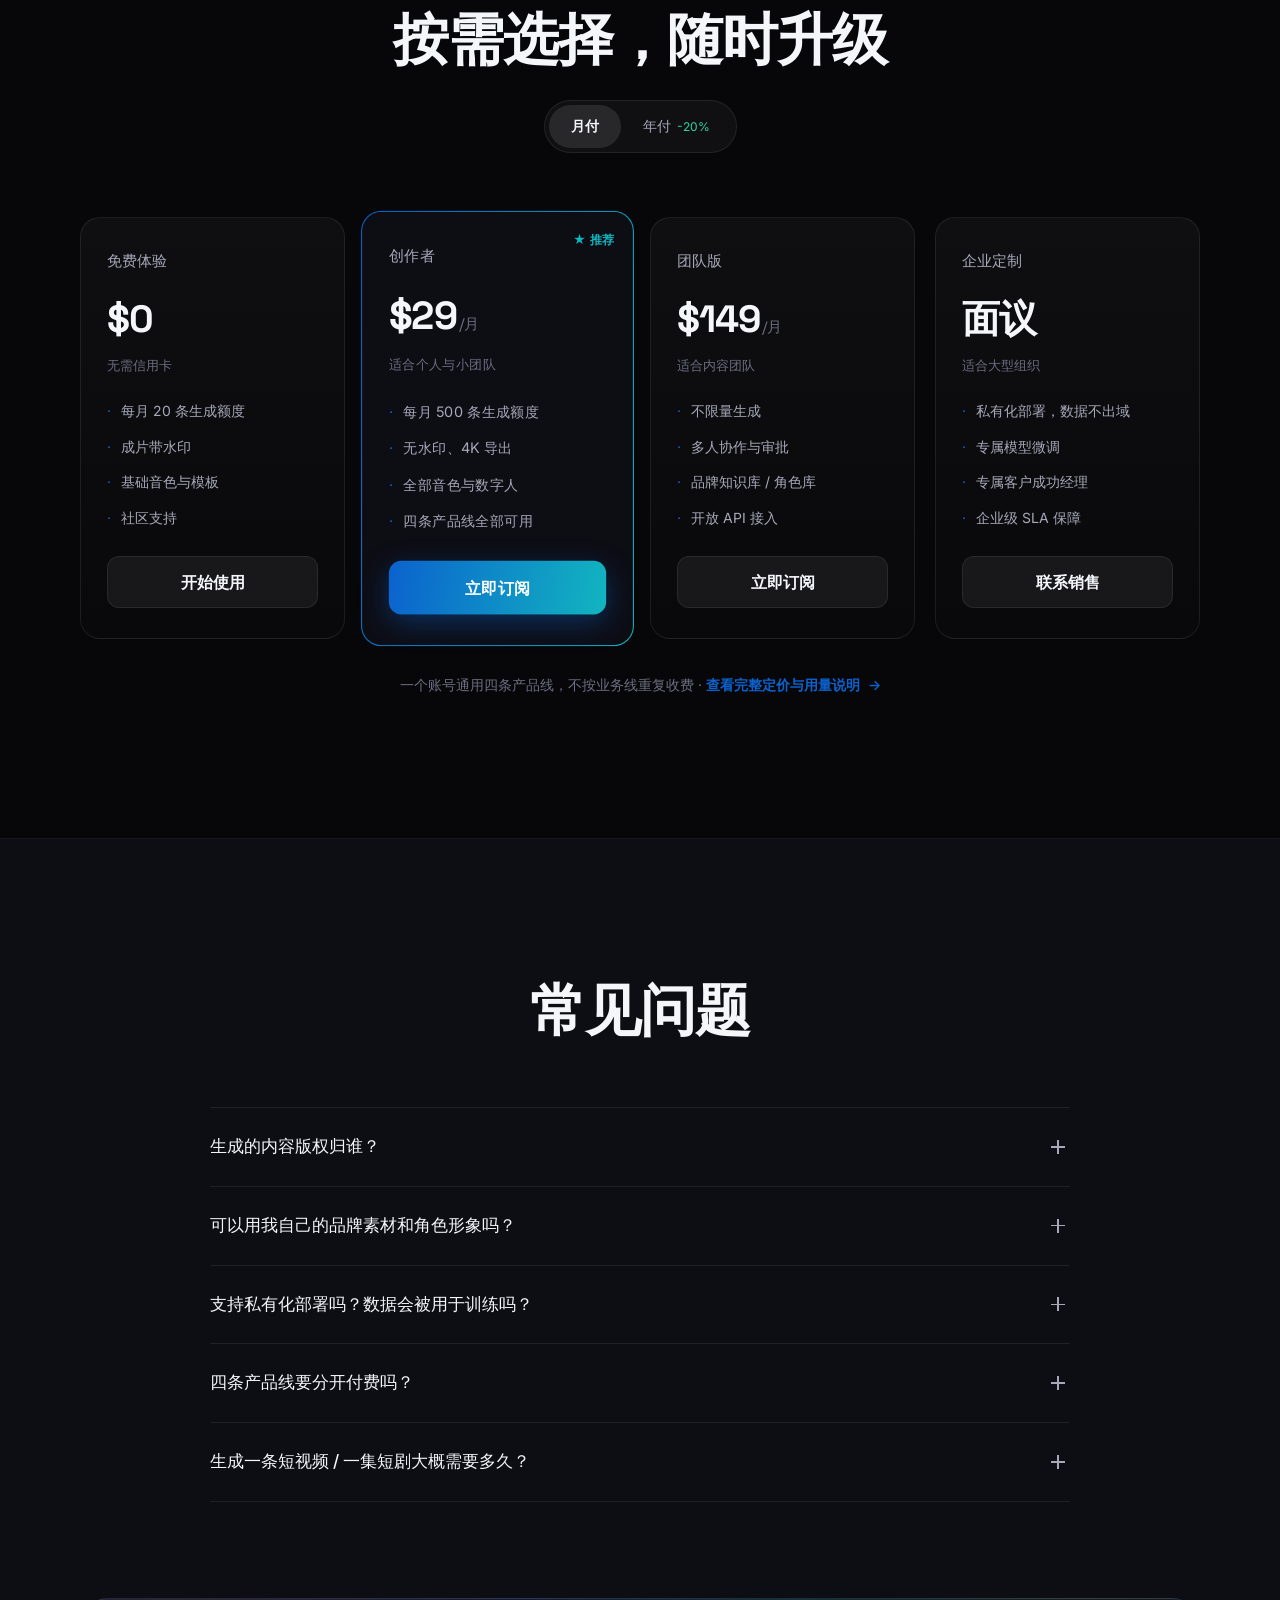
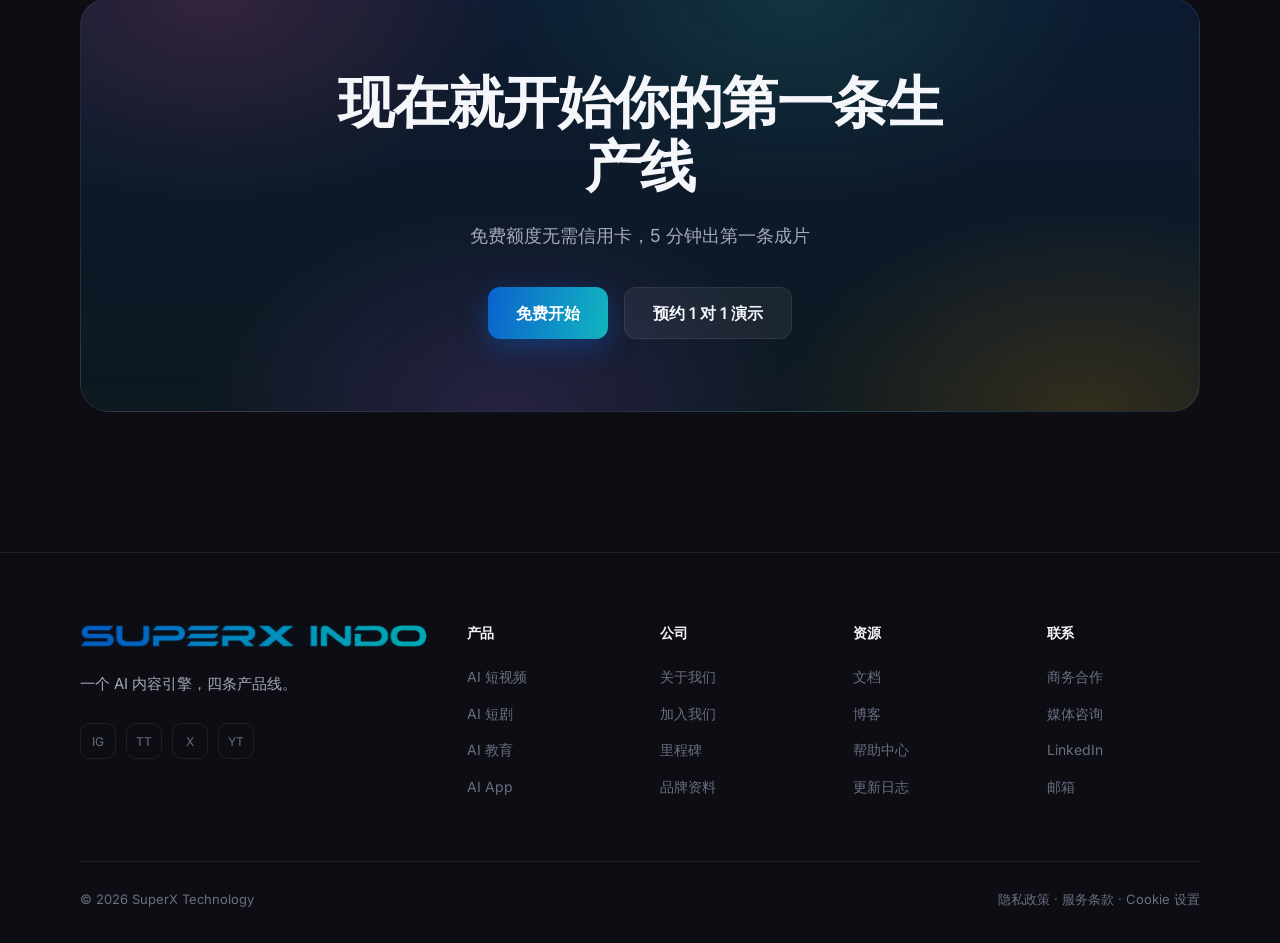
==== commit 29eaedb8: "feat: SUPERX INDO wordmark, sign-in flow, and overseas localization Brand: - extract the supplied wo" ====
--- a/index.html
+++ b/index.html
@@ -9,14 +9,14 @@
 <link rel="preconnect" href="https://fonts.gstatic.com" crossorigin>
 <link href="https://fonts.googleapis.com/css2?family=Inter:wght@400;500;600;700&family=Space+Grotesk:wght@500;700&family=JetBrains+Mono:wght@400;700&display=swap" rel="stylesheet">
 <link rel="stylesheet" href="assets/css/styles.css">
-<link rel="icon" href="data:image/svg+xml,<svg xmlns='http://www.w3.org/2000/svg' viewBox='0 0 32 32'><rect x='6' y='6' width='20' height='20' rx='5' transform='rotate(45 16 16)' fill='%236C4CF5'/></svg>">
+<link rel="icon" href="data:image/svg+xml,<svg xmlns='http://www.w3.org/2000/svg' viewBox='0 0 32 32'><rect x='6' y='6' width='20' height='20' rx='5' transform='rotate(45 16 16)' fill='%230B62CE'/></svg>">
 </head>
 <body>
 
 <!-- ============ 全局导航 ============ -->
 <header class="nav" id="nav">
   <div class="wrap">
-    <a href="#top" class="logo"><span class="mark"></span>SuperX</a>
+    <a href="#top" class="logo"><img src="assets/img/logo.png" alt="SUPERX INDO"></a>
 
     <ul class="nav-links">
       <li>
@@ -51,7 +51,7 @@
     </ul>
 
     <div class="nav-actions">
-      <a href="#" class="muted">登录</a>
+      <a href="login.html" class="muted" id="navAuth">登录</a>
       <a href="#cta" class="btn btn-primary btn-sm">预约演示</a>
     </div>
 
@@ -69,7 +69,7 @@
     <a href="#cases">案例</a>
     <a href="#pricing">定价</a>
     <a href="#about">关于</a>
-    <a href="#">登录</a>
+    <a href="login.html">登录</a>
   </div>
   <a href="#cta" class="btn btn-primary" style="width:100%;margin-top:18px">预约演示</a>
 </nav>
@@ -135,7 +135,7 @@
         <svg class="engine" viewBox="0 0 520 300" fill="none" xmlns="http://www.w3.org/2000/svg" role="img" aria-label="SuperX 引擎示意图：左侧输入经由中心引擎输出为视频、剧集、课程与应用">
           <defs>
             <linearGradient id="g1" x1="0" y1="0" x2="1" y2="0">
-              <stop offset="0" stop-color="#6C4CF5"/><stop offset="1" stop-color="#22D3EE"/>
+              <stop offset="0" stop-color="#0B62CE"/><stop offset="1" stop-color="#12B5C0"/>
             </linearGradient>
           </defs>
           <!-- 输入 -->
@@ -157,8 +157,8 @@
             <path d="M120 213 C 160 213, 170 165, 205 152"/>
           </g>
           <!-- 核心 -->
-          <circle cx="260" cy="147" r="54" fill="rgba(108,76,245,.14)" stroke="url(#g1)" stroke-width="1.5"/>
-          <circle cx="260" cy="147" r="72" stroke="rgba(108,76,245,.25)" stroke-dasharray="4 7">
+          <circle cx="260" cy="147" r="54" fill="rgba(11,98,206,.16)" stroke="url(#g1)" stroke-width="1.5"/>
+          <circle cx="260" cy="147" r="72" stroke="rgba(11,98,206,.28)" stroke-dasharray="4 7">
             <animateTransform attributeName="transform" type="rotate" from="0 260 147" to="360 260 147" dur="24s" repeatCount="indefinite"/>
           </circle>
           <text x="260" y="143" fill="#F5F6FA" font-size="13" font-weight="700" text-anchor="middle" font-family="Space Grotesk,sans-serif">SuperX</text>
@@ -304,7 +304,7 @@
           <li><span class="tick">✓</span>自动拆解卖点 → 生成口播脚本，10 种爆款模板</li>
           <li><span class="tick">✓</span>分镜编排 / 素材匹配 / 转场一步到位</li>
           <li><span class="tick">✓</span>30+ 音色配音 + 智能字幕自动打轴</li>
-          <li><span class="tick">✓</span>一键适配抖音 / 视频号 / TikTok / Shorts</li>
+          <li><span class="tick">✓</span>一键适配 TikTok / Instagram Reels / YouTube Shorts</li>
         </ul>
         <a href="studio.html?mode=video" class="btn btn-accent">开始做短视频</a>
         <a href="#cta" class="btn-text" style="margin-left:18px">了解更多 <span class="arrow">→</span></a>
@@ -591,16 +591,16 @@
       </a>
       <a class="card case reveal" href="#" style="--accent:var(--p2)">
         <div class="cover" style="background:linear-gradient(150deg,#341547,#150B1F)"></div>
-        <span class="tag" style="--accent-soft:rgba(168,85,247,.12);--accent:var(--p2)"><i class="dot"></i>MCN / 短剧</span>
+        <span class="tag" style="--accent-soft:rgba(168,85,247,.12);--accent:var(--p2)"><i class="dot"></i>内容工作室 / 短剧</span>
         <h3>两周上线三部微短剧</h3>
-        <p class="who">某 MCN 机构 · 制片人</p>
+        <p class="who">某内容工作室 · 制片人</p>
         <p style="margin-top:18px"><span class="btn-text">阅读案例 <span class="arrow">→</span></span></p>
       </a>
       <a class="card case reveal" href="#" style="--accent:var(--p3)">
         <div class="cover" style="background:linear-gradient(150deg,#123A2E,#0B1C18)"></div>
         <span class="tag" style="--accent-soft:rgba(52,211,153,.12);--accent:var(--p3)"><i class="dot"></i>高校 / 教育</span>
         <h3>一学期 120 节课全部自动备课</h3>
-        <p class="who">某双一流高校 · 教务处</p>
+        <p class="who">某公立大学 · 教务处</p>
         <p style="margin-top:18px"><span class="btn-text">阅读案例 <span class="arrow">→</span></span></p>
       </a>
     </div>
@@ -609,7 +609,7 @@
       <div class="avatar" aria-hidden="true"></div>
       <div>
         <p class="q">「SuperX 让我们的内容团队从 12 人缩到 4 人，产量反而翻了三倍。」</p>
-        <p class="who" style="margin-top:14px">张某某 · 某公司内容负责人</p>
+        <p class="who" style="margin-top:14px">Dewi S. · 某公司内容负责人</p>
       </div>
     </div>
   </div>
@@ -631,7 +631,7 @@
     <div class="plans">
       <div class="card plan reveal">
         <div class="pname">免费体验</div>
-        <div class="price" data-monthly="¥0" data-yearly="¥0">¥0</div>
+        <div class="price" data-monthly="$0" data-yearly="$0">$0</div>
         <div class="dim" style="font-size:13px">无需信用卡</div>
         <ul>
           <li>每月 20 条生成额度</li>
@@ -645,7 +645,7 @@
       <div class="card plan featured reveal">
         <div class="ribbon">★ 推荐</div>
         <div class="pname">创作者</div>
-        <div class="price" data-monthly="¥199" data-yearly="¥159">¥199<small> /月</small></div>
+        <div class="price" data-monthly="$29" data-yearly="$23">$29<small> /月</small></div>
         <div class="dim" style="font-size:13px">适合个人与小团队</div>
         <ul>
           <li>每月 500 条生成额度</li>
@@ -658,7 +658,7 @@
 
       <div class="card plan reveal">
         <div class="pname">团队版</div>
-        <div class="price" data-monthly="¥999" data-yearly="¥799">¥999<small> /月</small></div>
+        <div class="price" data-monthly="$149" data-yearly="$119">$149<small> /月</small></div>
         <div class="dim" style="font-size:13px">适合内容团队</div>
         <ul>
           <li>不限量生成</li>
@@ -733,11 +733,11 @@
   <div class="wrap">
     <div class="foot-grid">
       <div class="foot-brand">
-        <a href="#top" class="logo"><span class="mark"></span>SuperX</a>
+        <a href="#top" class="logo"><img src="assets/img/logo.png" alt="SUPERX INDO"></a>
         <p class="lead">一个 AI 内容引擎，四条产品线。</p>
         <div class="socials">
-          <a href="#" aria-label="微博">微博</a>
-          <a href="#" aria-label="哔哩哔哩">B站</a>
+          <a href="#" aria-label="Instagram">IG</a>
+          <a href="#" aria-label="TikTok">TT</a>
           <a href="#" aria-label="X">X</a>
           <a href="#" aria-label="YouTube">YT</a>
         </div>
@@ -767,17 +767,18 @@
         <h4>联系</h4>
         <a href="#">商务合作</a>
         <a href="#">媒体咨询</a>
-        <a href="#">微信公众号</a>
+        <a href="#">LinkedIn</a>
         <a href="#">邮箱</a>
       </div>
     </div>
     <div class="foot-bottom">
       <span>© 2026 SuperX Technology</span>
-      <span><a href="#">隐私政策</a> · <a href="#">服务条款</a> · 京ICP备XXXXXXXX号</span>
+      <span><a href="#">隐私政策</a> · <a href="#">服务条款</a> · <a href="#">Cookie 设置</a></span>
     </div>
   </div>
 </footer>
 
+<script src="assets/js/auth.js"></script>
 <script src="assets/js/main.js"></script>
 </body>
 </html>
--- a/assets/css/styles.css
+++ b/assets/css/styles.css
@@ -15,9 +15,9 @@
   --text-3: #6B6D80;
 
   /* 品牌 */
-  --violet: #6C4CF5;
-  --cyan: #22D3EE;
-  --grad: linear-gradient(100deg, #6C4CF5 0%, #22D3EE 100%);
+  --violet: #0B62CE;
+  --cyan: #12B5C0;
+  --grad: linear-gradient(100deg, #0B62CE 0%, #12B5C0 100%);
 
   /* 产品线辅色 */
   --p1: #FF5A6E;
@@ -27,7 +27,7 @@
 
   /* 当前分区辅色（各 section 覆盖） */
   --accent: var(--violet);
-  --accent-soft: rgba(108, 76, 245, 0.12);
+  --accent-soft: rgba(11, 98, 206, 0.12);
 
   /* 尺寸 */
   --maxw: 1280px;
@@ -120,9 +120,9 @@
 }
 .btn-primary {
   background: var(--grad); color: #fff;
-  box-shadow: 0 8px 28px rgba(108, 76, 245, 0.35);
-}
-.btn-primary:hover { transform: translateY(-2px); filter: brightness(1.08); box-shadow: 0 12px 34px rgba(108, 76, 245, 0.45); }
+  box-shadow: 0 8px 28px rgba(11, 98, 206, 0.40);
+}
+.btn-primary:hover { transform: translateY(-2px); filter: brightness(1.08); box-shadow: 0 12px 34px rgba(11, 98, 206, 0.50); }
 .btn-primary:active { transform: translateY(0); }
 .btn-ghost {
   background: rgba(255, 255, 255, 0.06); color: var(--text-1);
@@ -182,11 +182,9 @@
 }
 .nav .wrap { display: flex; align-items: center; gap: 40px; }
 
-.logo { display: flex; align-items: center; gap: 10px; font-weight: 700; font-size: 19px; letter-spacing: -0.02em; }
-.logo .mark {
-  width: 22px; height: 22px; border-radius: 6px;
-  background: var(--grad); transform: rotate(45deg);
-}
+.logo { display: inline-flex; align-items: center; }
+.logo img { height: 20px; width: auto; display: block; }
+.footer .logo img { height: 22px; }
 
 .nav-links { display: flex; align-items: center; gap: 28px; font-size: 15px; color: var(--text-2); }
 .nav-links > li { position: relative; }
@@ -273,8 +271,8 @@
 .hero-glow {
   position: absolute; width: 1100px; height: 900px; left: 50%; top: -220px; transform: translateX(-50%);
   background:
-    radial-gradient(45% 45% at 33% 38%, rgba(108,76,245,0.55), transparent 68%),
-    radial-gradient(42% 42% at 70% 56%, rgba(34,211,238,0.34), transparent 70%);
+    radial-gradient(45% 45% at 33% 38%, rgba(11,98,206,0.55), transparent 68%),
+    radial-gradient(42% 42% at 70% 56%, rgba(18,181,192,0.34), transparent 70%);
   filter: blur(30px);
 }
 /* 漂移的生成画面拼贴 */
@@ -297,7 +295,7 @@
   transition: all .2s var(--ease);
 }
 .announce:hover { border-color: var(--line-strong); background: rgba(255,255,255,0.09); color: var(--text-1); }
-.announce .dot { width: 7px; height: 7px; border-radius: 50%; background: var(--cyan); box-shadow: 0 0 0 4px rgba(34,211,238,0.18); }
+.announce .dot { width: 7px; height: 7px; border-radius: 50%; background: var(--cyan); box-shadow: 0 0 0 4px rgba(18,181,192,0.22); }
 
 .hero h1 { max-width: 20ch; margin: 0 auto; }
 .hero .lead { margin: 28px auto 0; text-align: center; font-size: 19px; }
@@ -449,9 +447,9 @@
 .engine-box h4 { font-size: 13px; color: var(--text-3); letter-spacing: .1em; text-transform: uppercase; margin-bottom: 14px; font-weight: 600; }
 .engine-box li { color: var(--text-2); font-size: 15px; padding: 7px 0; display: flex; align-items: center; gap: 10px; }
 .engine-core {
-  border: 1px solid rgba(108,76,245,.4); border-radius: 18px; padding: 26px;
-  background: radial-gradient(70% 90% at 50% 0%, rgba(108,76,245,.18), rgba(255,255,255,.02));
-  box-shadow: 0 0 44px rgba(108,76,245,.18) inset;
+  border: 1px solid rgba(11,98,206,.45); border-radius: 18px; padding: 26px;
+  background: radial-gradient(70% 90% at 50% 0%, rgba(11,98,206,.20), rgba(255,255,255,.02));
+  box-shadow: 0 0 44px rgba(11,98,206,.20) inset;
 }
 .engine-core .name { font-family: "Space Grotesk", sans-serif; font-weight: 700; font-size: 19px; margin-bottom: 16px; }
 .engine-core li { font-size: 14px; color: var(--text-2); padding: 6px 0; }
@@ -564,7 +562,7 @@
     radial-gradient(40% 70% at 38% 100%, rgba(168,85,247,.16), transparent 70%),
     radial-gradient(40% 70% at 64% 0%, rgba(52,211,153,.14), transparent 70%),
     radial-gradient(40% 70% at 90% 100%, rgba(245,158,11,.16), transparent 70%),
-    linear-gradient(180deg, rgba(108,76,245,.14), rgba(34,211,238,.06));
+    linear-gradient(180deg, rgba(11,98,206,.16), rgba(18,181,192,.07));
 }
 .cta-box .h1 { max-width: 18ch; margin: 0 auto; }
 .cta-box .lead { margin: 20px auto 0; text-align: center; }
@@ -600,6 +598,8 @@
 
 @media (max-width: 768px) {
   :root { --gutter: 20px; --section-y: 72px; }
+  .logo img { height: 15px; }
+  .footer .logo img { height: 17px; }
   .nav-links, .nav-actions { display: none; }
   .burger { display: flex; }
   .drawer { display: block; }
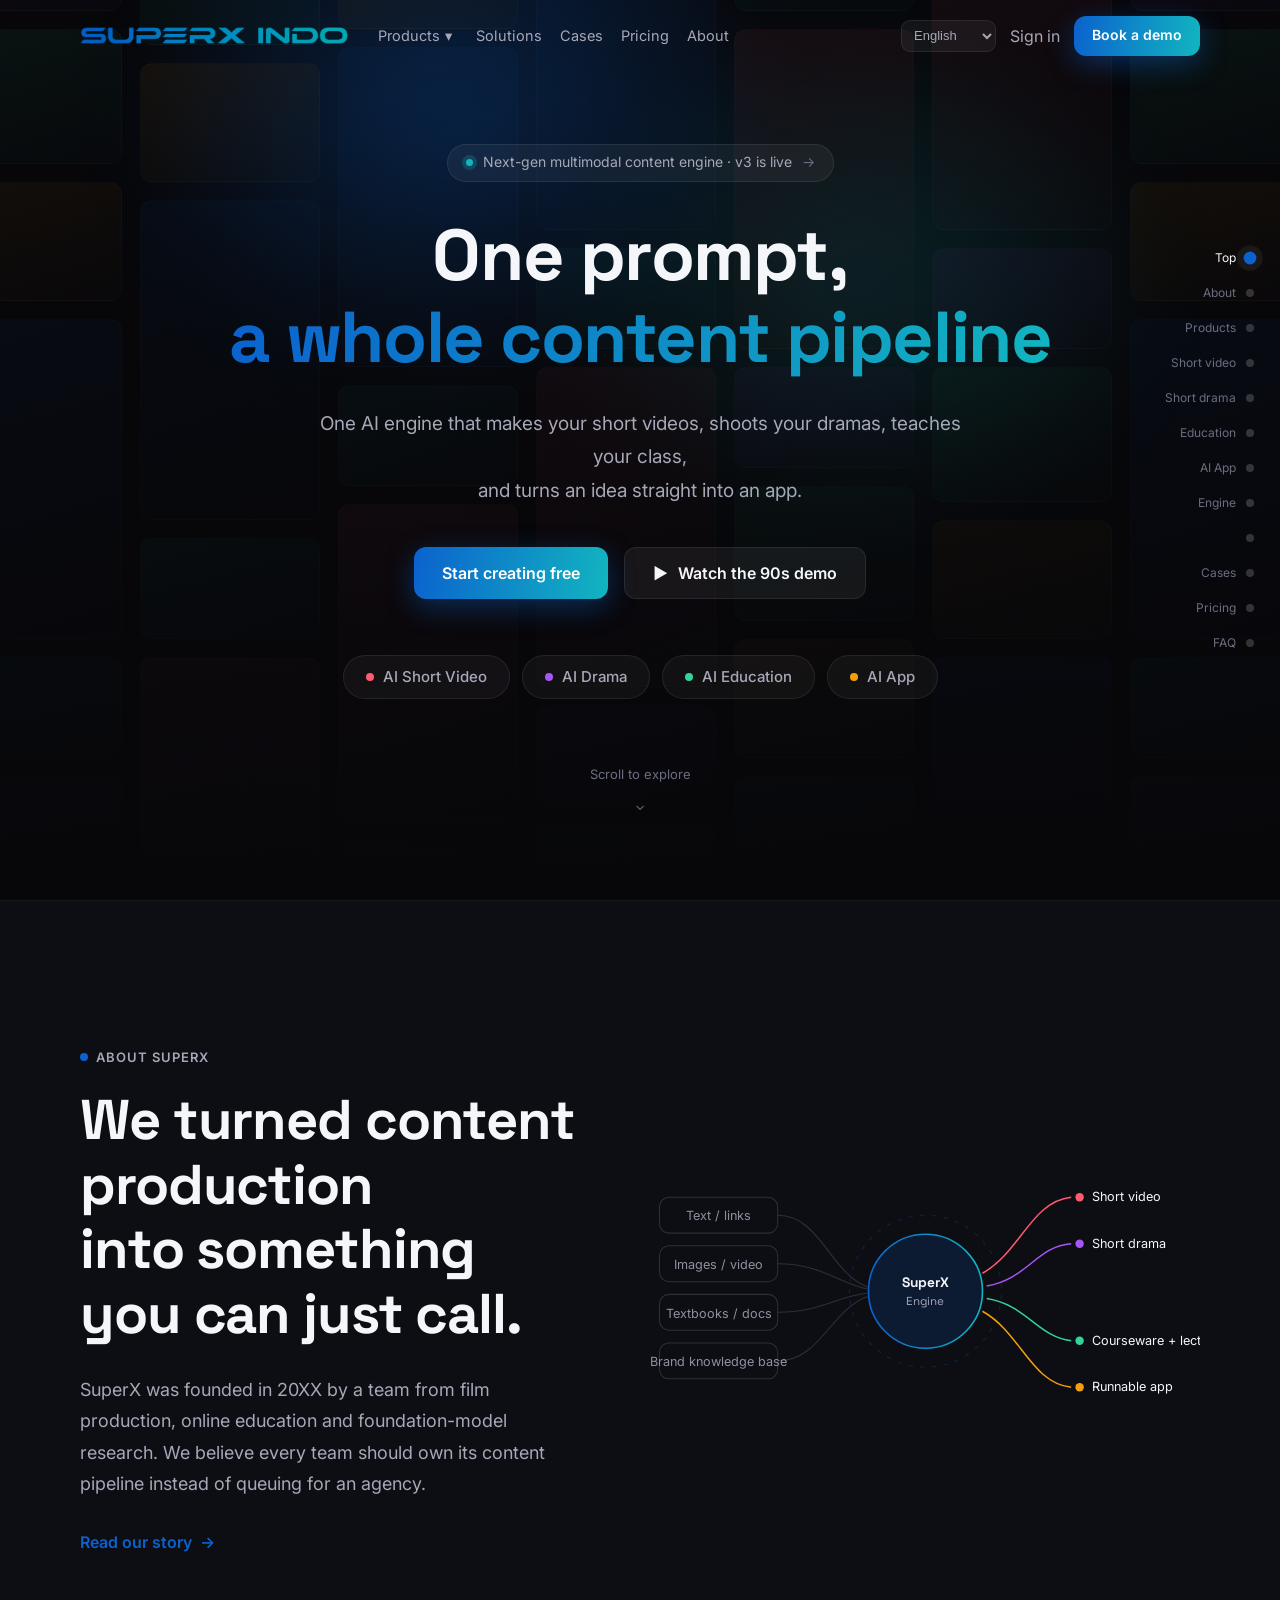
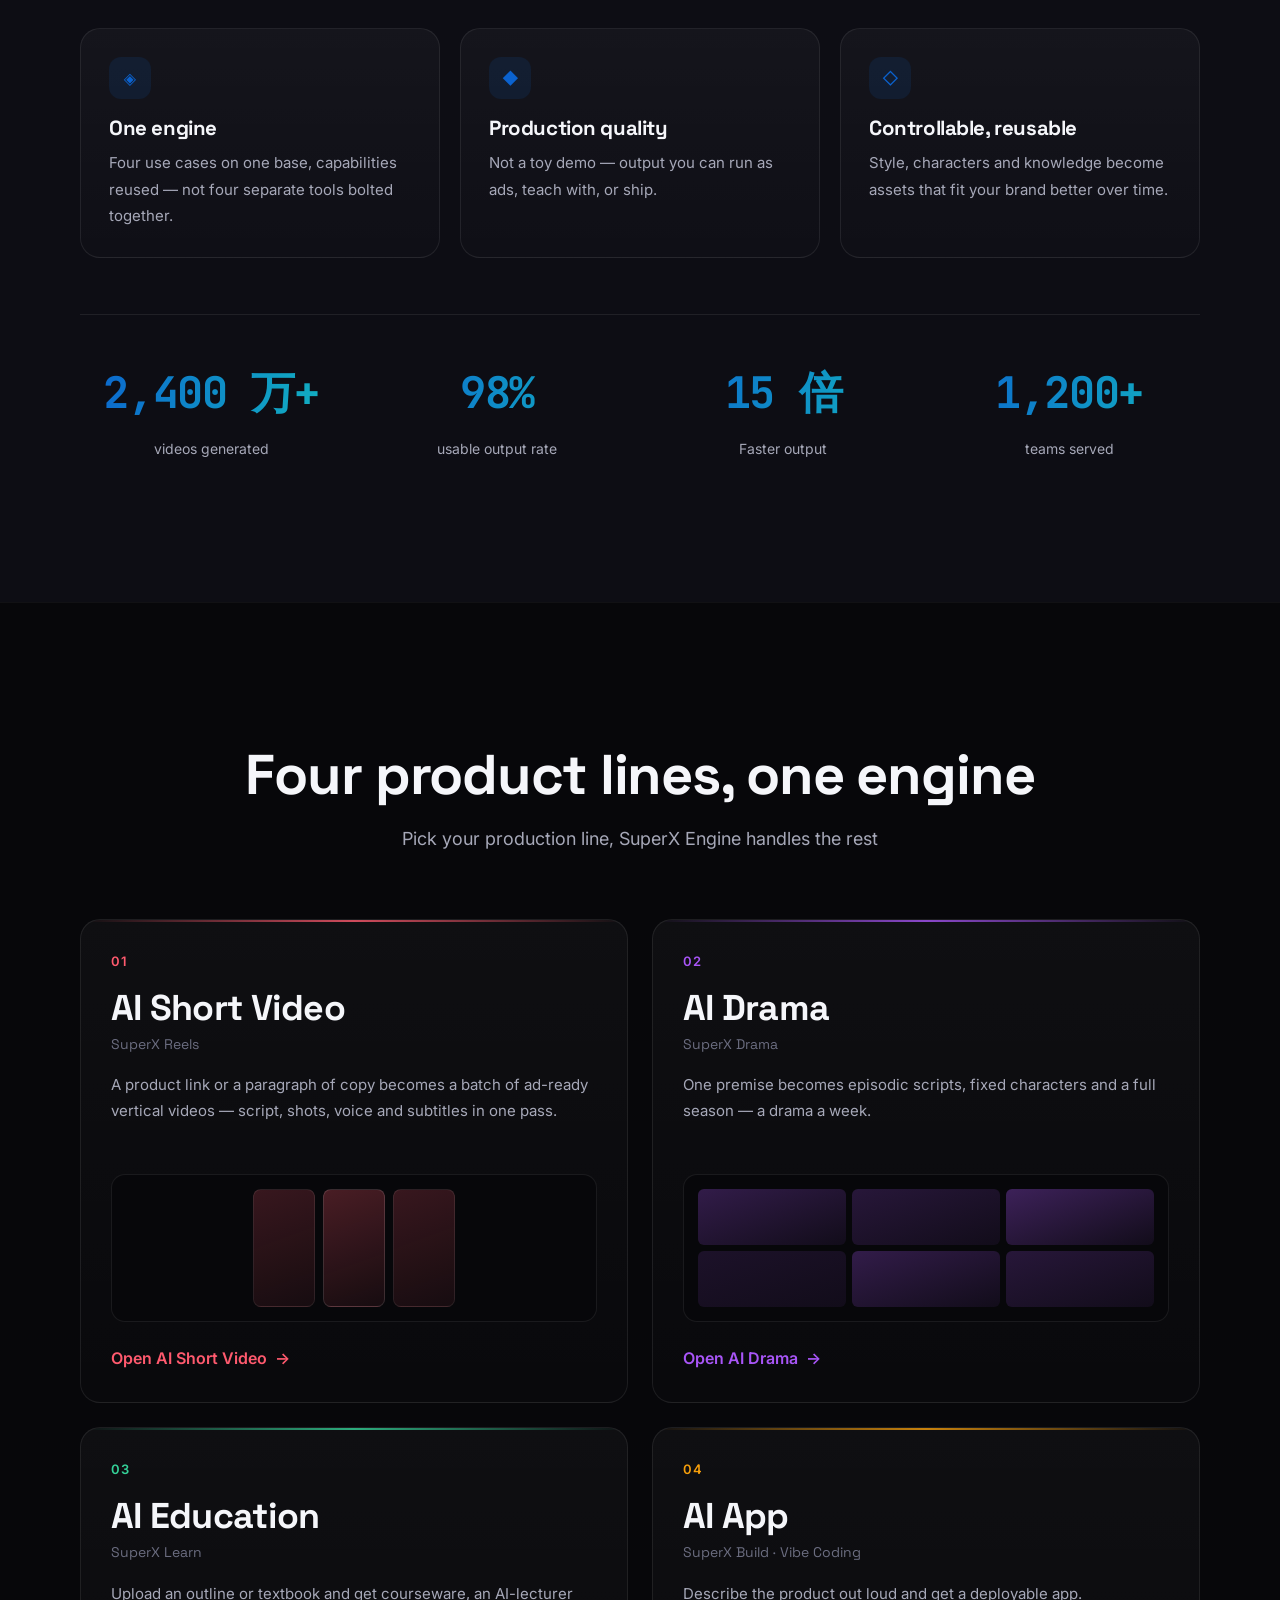
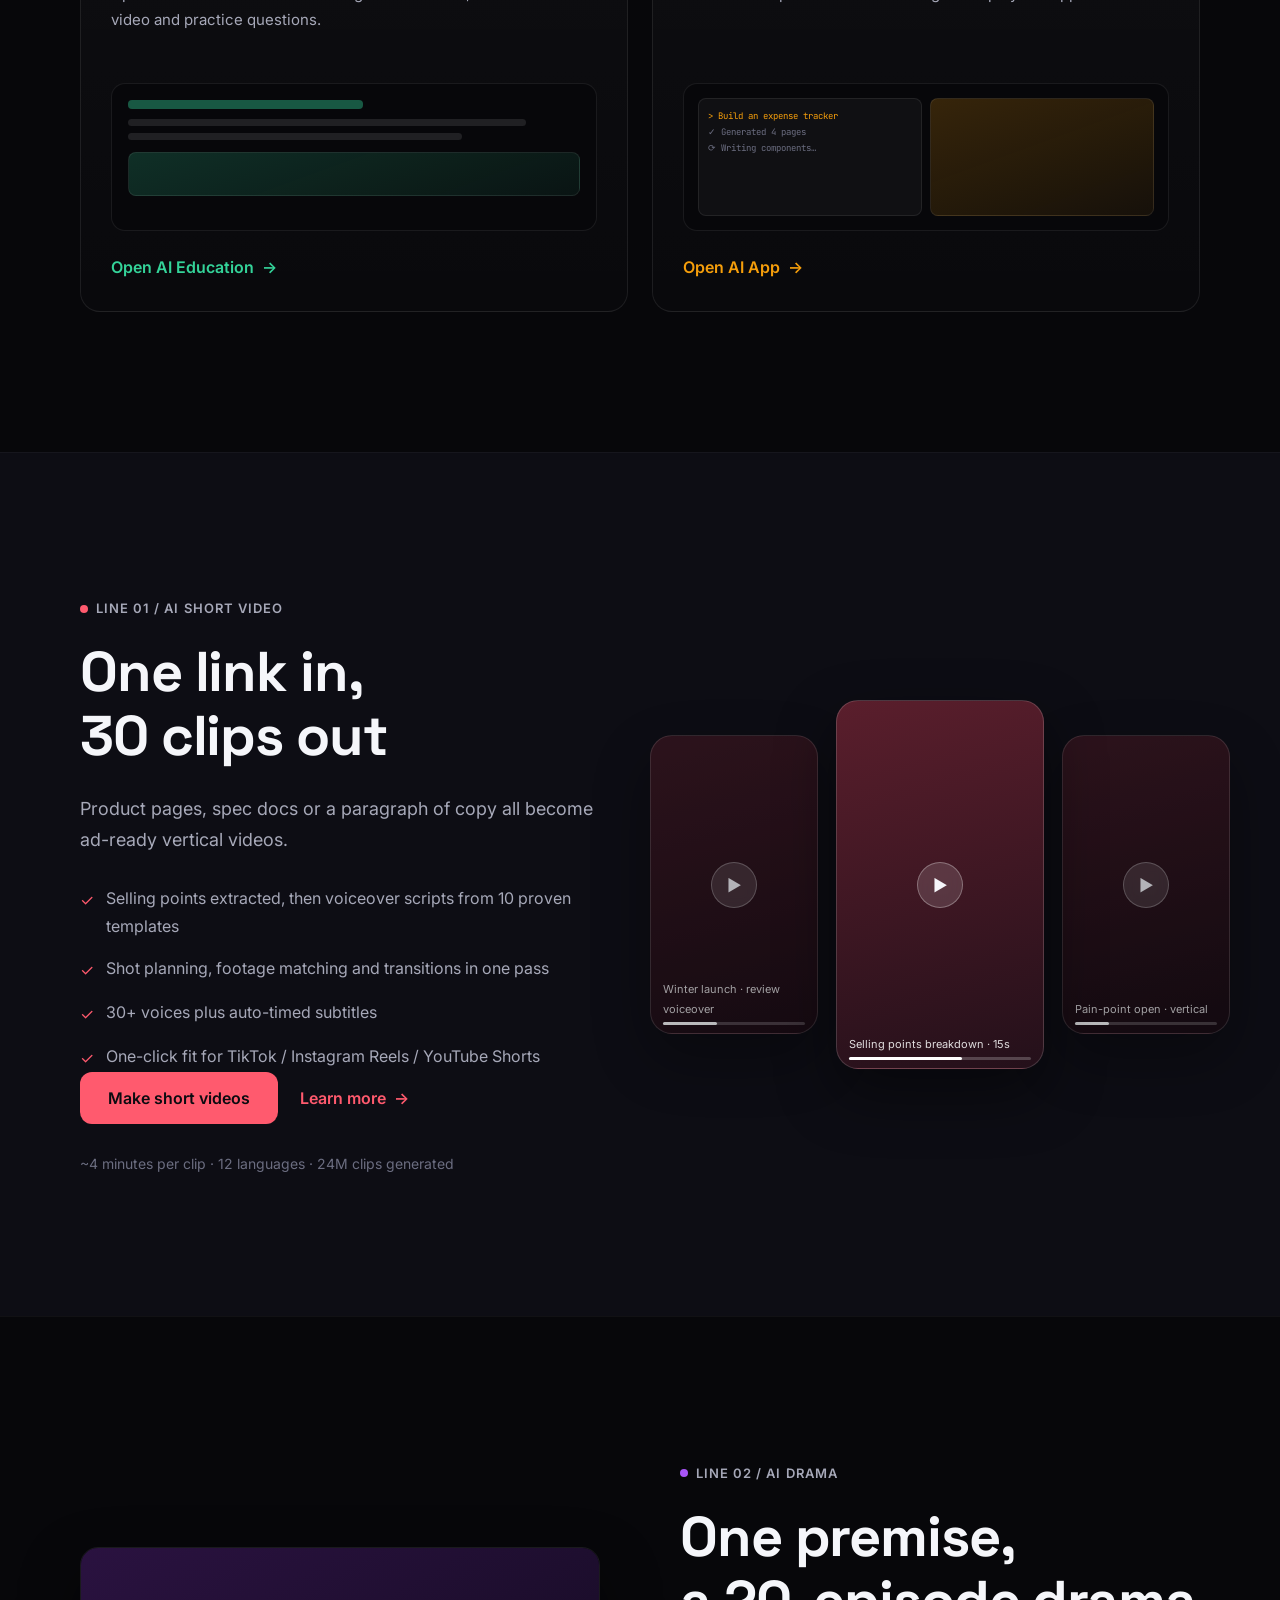
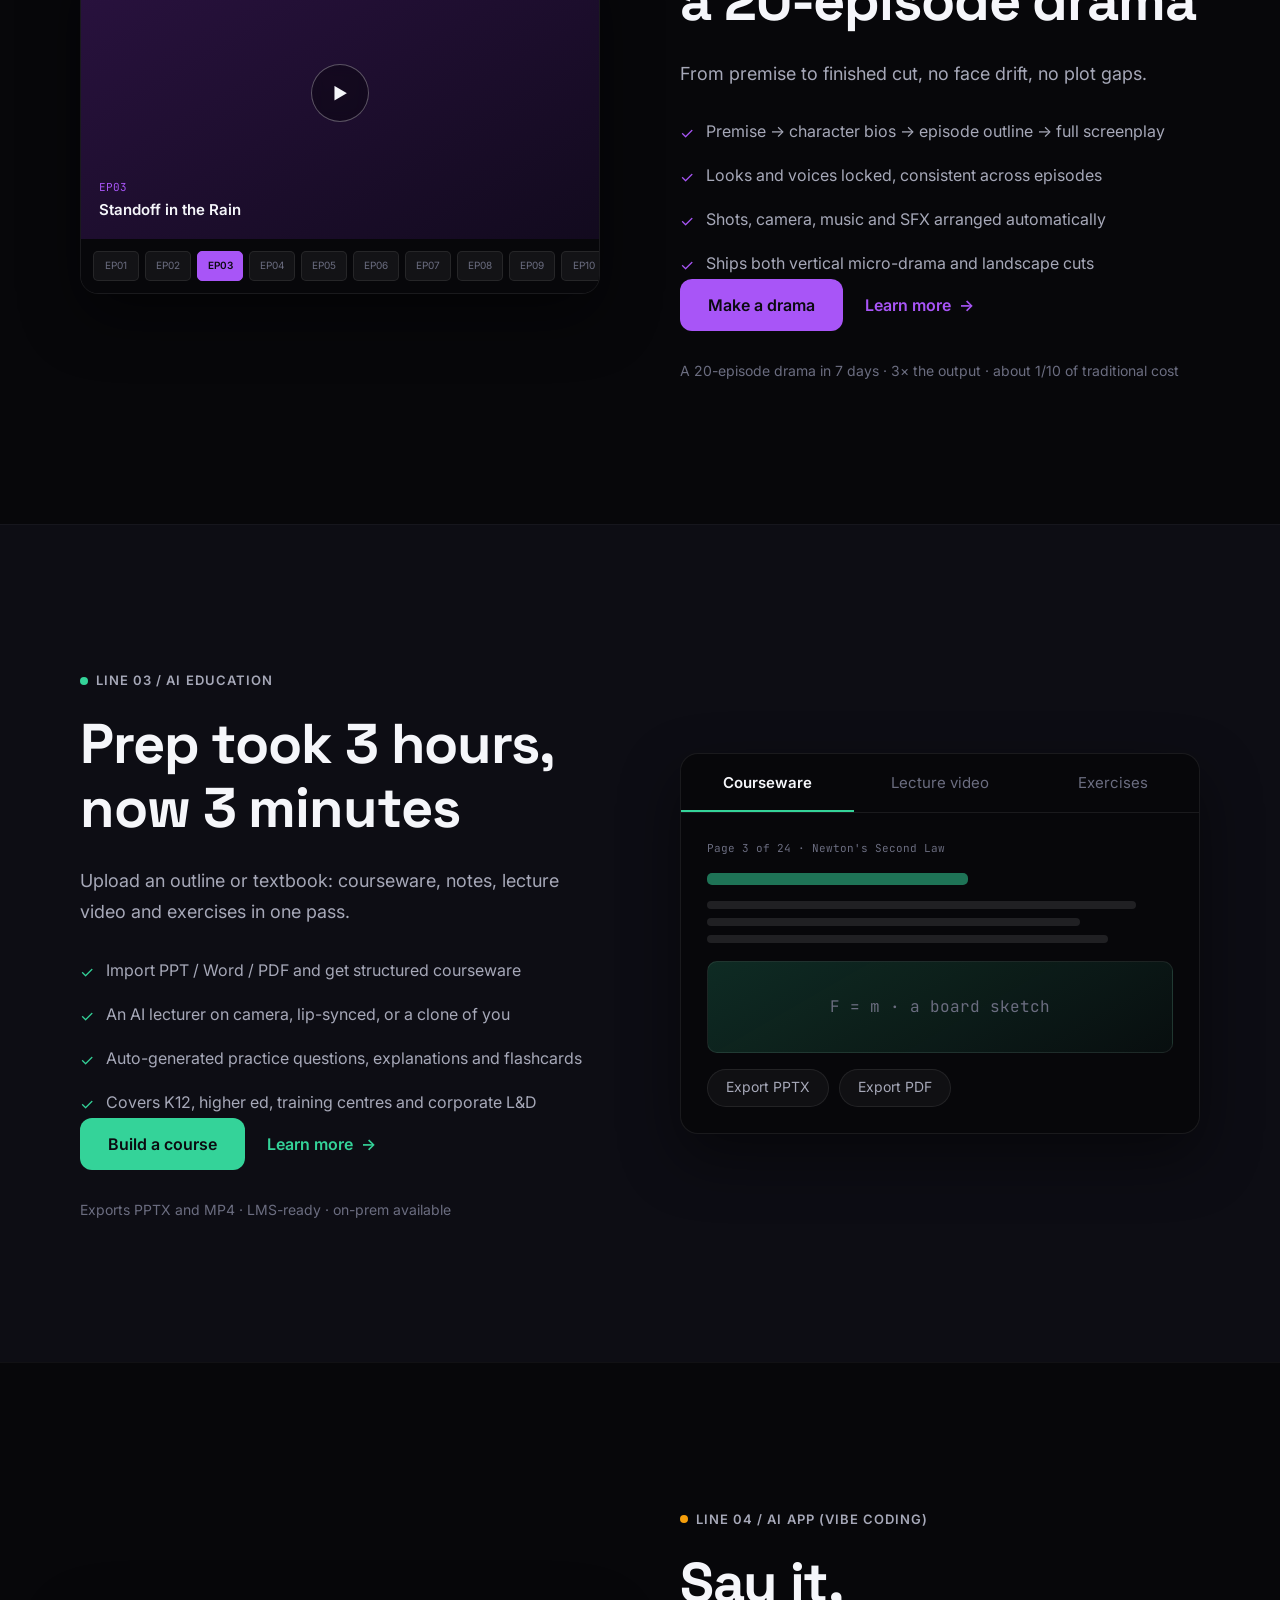
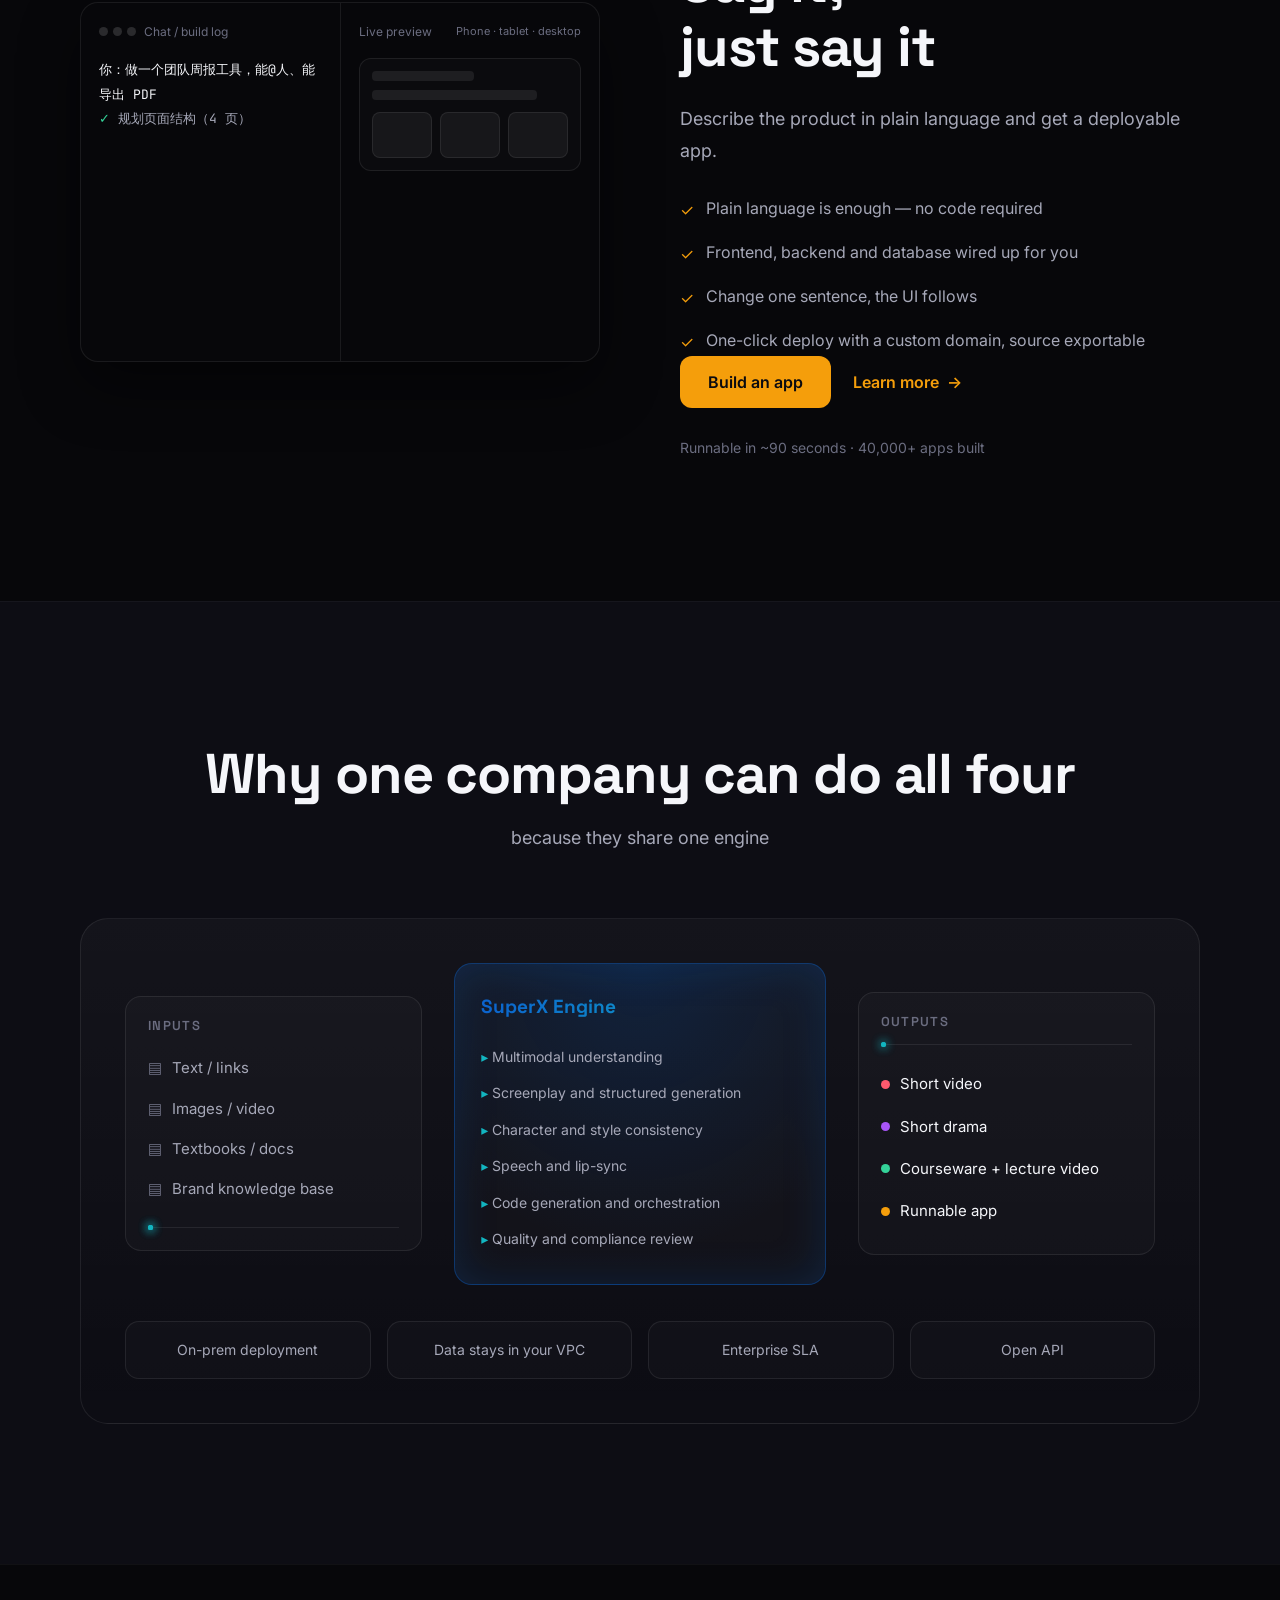
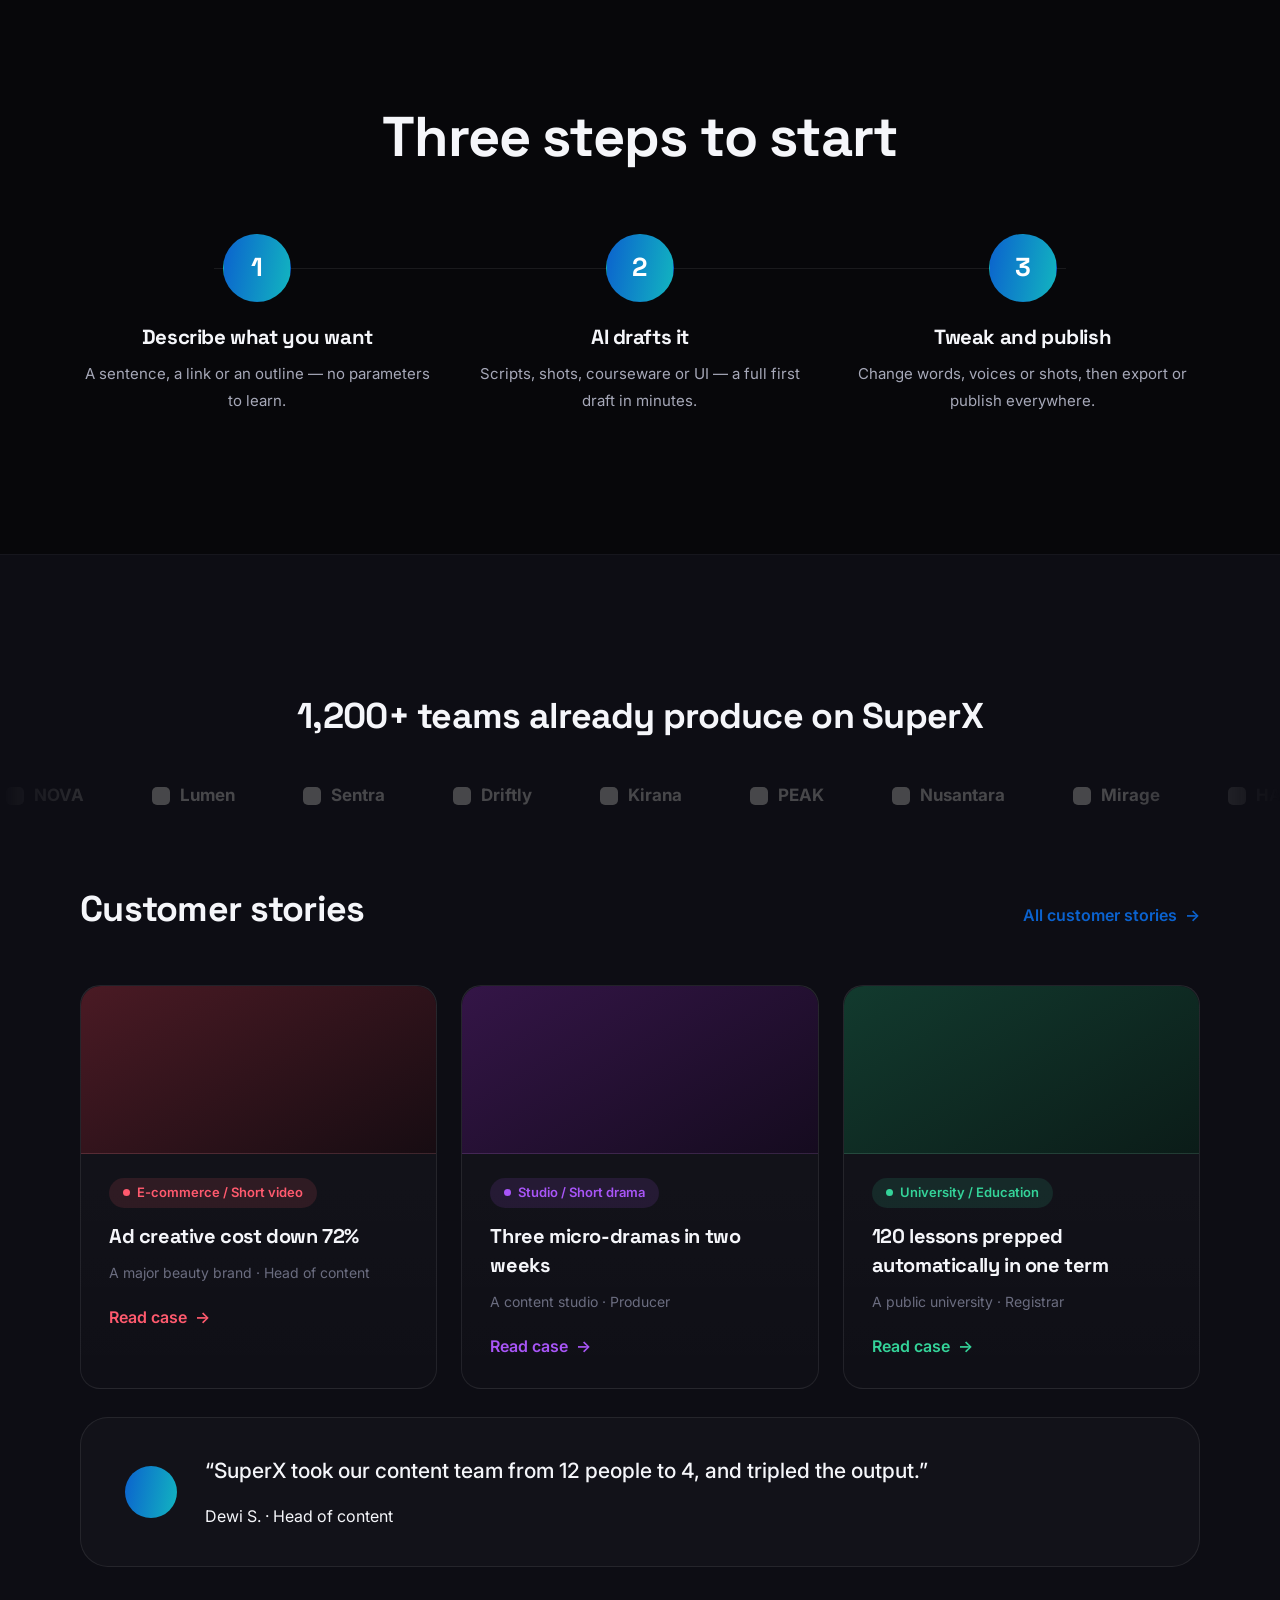
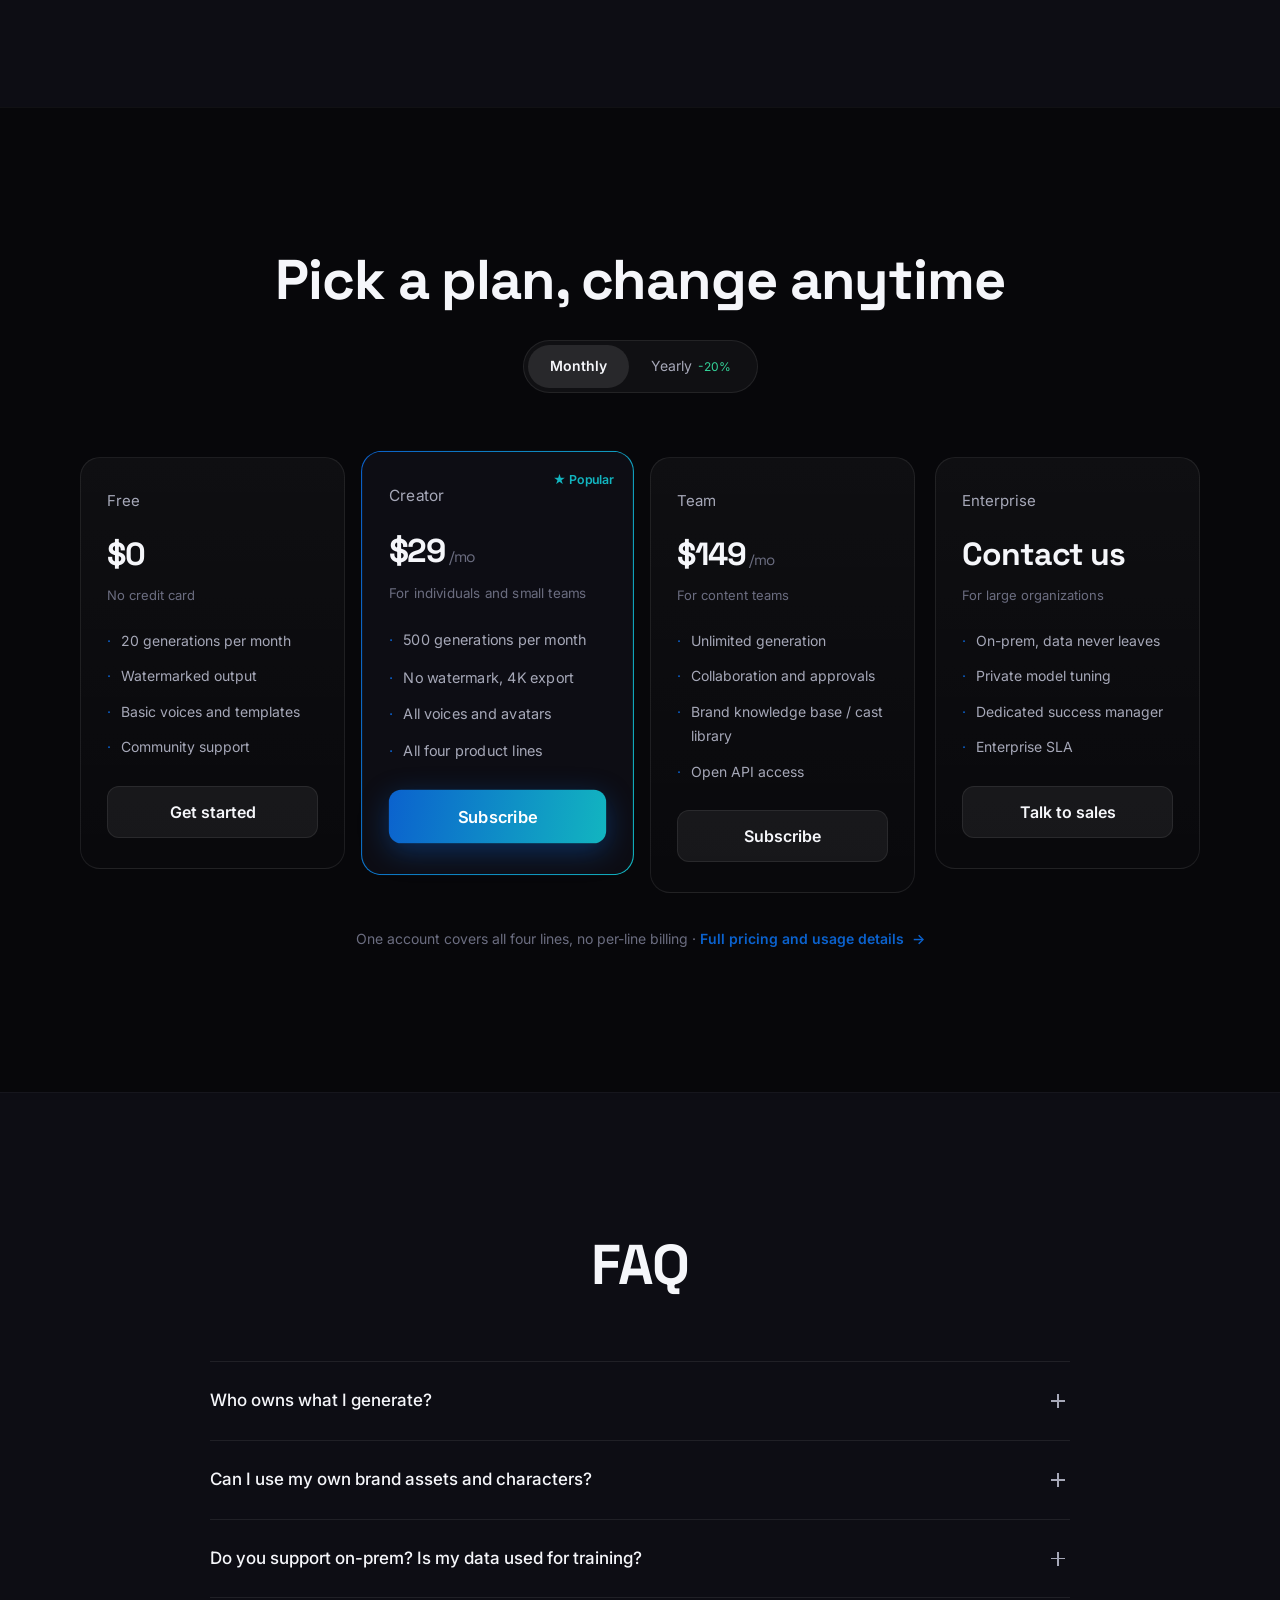
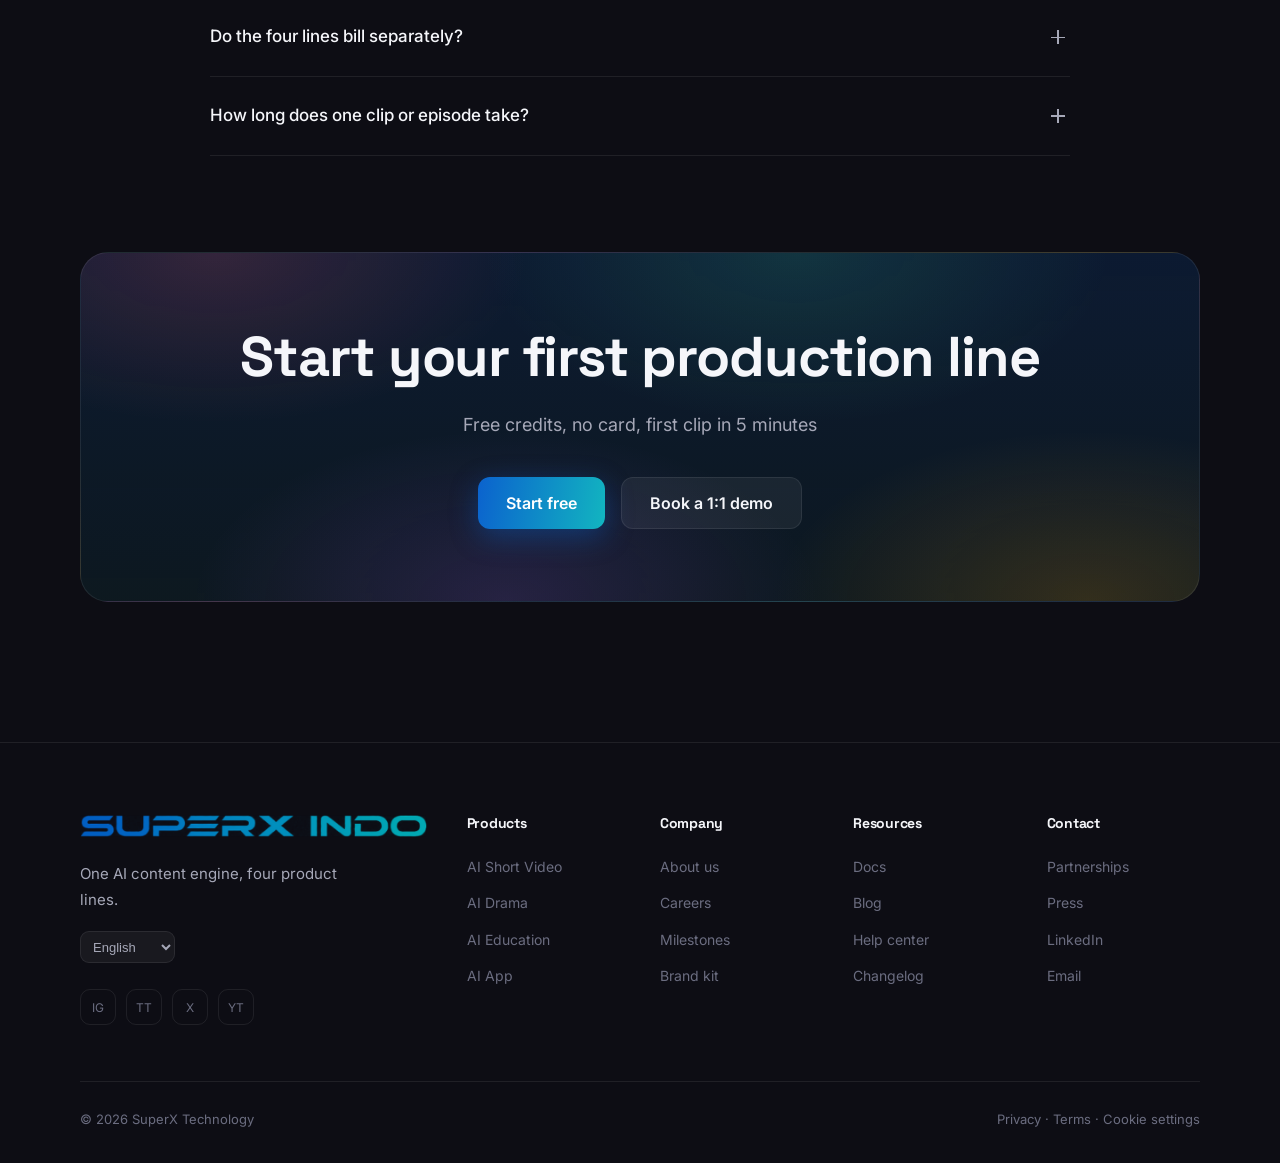
==== commit 77fee2f8: "feat: Chinese / English / Indonesian language switching Add a runtime translation layer keyed by the" ====
--- a/index.html
+++ b/index.html
@@ -10,6 +10,8 @@
 <link href="https://fonts.googleapis.com/css2?family=Inter:wght@400;500;600;700&family=Space+Grotesk:wght@500;700&family=JetBrains+Mono:wght@400;700&display=swap" rel="stylesheet">
 <link rel="stylesheet" href="assets/css/styles.css">
 <link rel="icon" href="data:image/svg+xml,<svg xmlns='http://www.w3.org/2000/svg' viewBox='0 0 32 32'><rect x='6' y='6' width='20' height='20' rx='5' transform='rotate(45 16 16)' fill='%230B62CE'/></svg>">
+<script src="assets/js/i18n-dict.js"></script>
+<script src="assets/js/i18n.js"></script>
 </head>
 <body>
 
@@ -51,6 +53,7 @@
     </ul>
 
     <div class="nav-actions">
+      <span data-lang-switch></span>
       <a href="login.html" class="muted" id="navAuth">登录</a>
       <a href="#cta" class="btn btn-primary btn-sm">预约演示</a>
     </div>
@@ -735,6 +738,7 @@
       <div class="foot-brand">
         <a href="#top" class="logo"><img src="assets/img/logo.png" alt="SUPERX INDO"></a>
         <p class="lead">一个 AI 内容引擎，四条产品线。</p>
+        <span data-lang-switch></span>
         <div class="socials">
           <a href="#" aria-label="Instagram">IG</a>
           <a href="#" aria-label="TikTok">TT</a>
--- a/assets/css/styles.css
+++ b/assets/css/styles.css
@@ -183,7 +183,7 @@
 .nav .wrap { display: flex; align-items: center; gap: 40px; }
 
 .logo { display: inline-flex; align-items: center; }
-.logo img { height: 20px; width: auto; display: block; }
+.logo img { height: 17px; width: auto; display: block; }
 .footer .logo img { height: 22px; }
 
 .nav-links { display: flex; align-items: center; gap: 28px; font-size: 15px; color: var(--text-2); }
@@ -631,3 +631,24 @@
   html { scroll-behavior: auto; }
   .reveal { opacity: 1; transform: none; }
 }
+
+/* ---------- 语言切换 ---------- */
+.lang-switch {
+  height: 32px; padding: 0 8px; border-radius: 9px; font-size: 13px;
+  color: var(--text-2); background: rgba(255,255,255,.05);
+  border: 1px solid var(--line); cursor: pointer;
+  transition: all .18s var(--ease);
+}
+.lang-switch:hover { color: var(--text-1); border-color: var(--line-strong); }
+.footer .lang-switch { margin-top: 18px; }
+
+/* ---------- 拉丁语种的排版微调（英文/印尼语比中文长） ---------- */
+html:not([lang="zh-CN"]) .nav .wrap { gap: 24px; }
+html:not([lang="zh-CN"]) .nav-links { gap: 18px; font-size: 14.5px; }
+html:not([lang="zh-CN"]) .nav .lang-switch { max-width: 104px; }
+html:not([lang="zh-CN"]) .nav-links a,
+html:not([lang="zh-CN"]) .nav-links .has-menu,
+html:not([lang="zh-CN"]) .nav-actions a { white-space: nowrap; }
+html:not([lang="zh-CN"]) .hero h1 { max-width: 26ch; }
+html:not([lang="zh-CN"]) .plan .price { font-size: 32px; }
+html:not([lang="zh-CN"]) .cta-box .h1 { max-width: 24ch; }
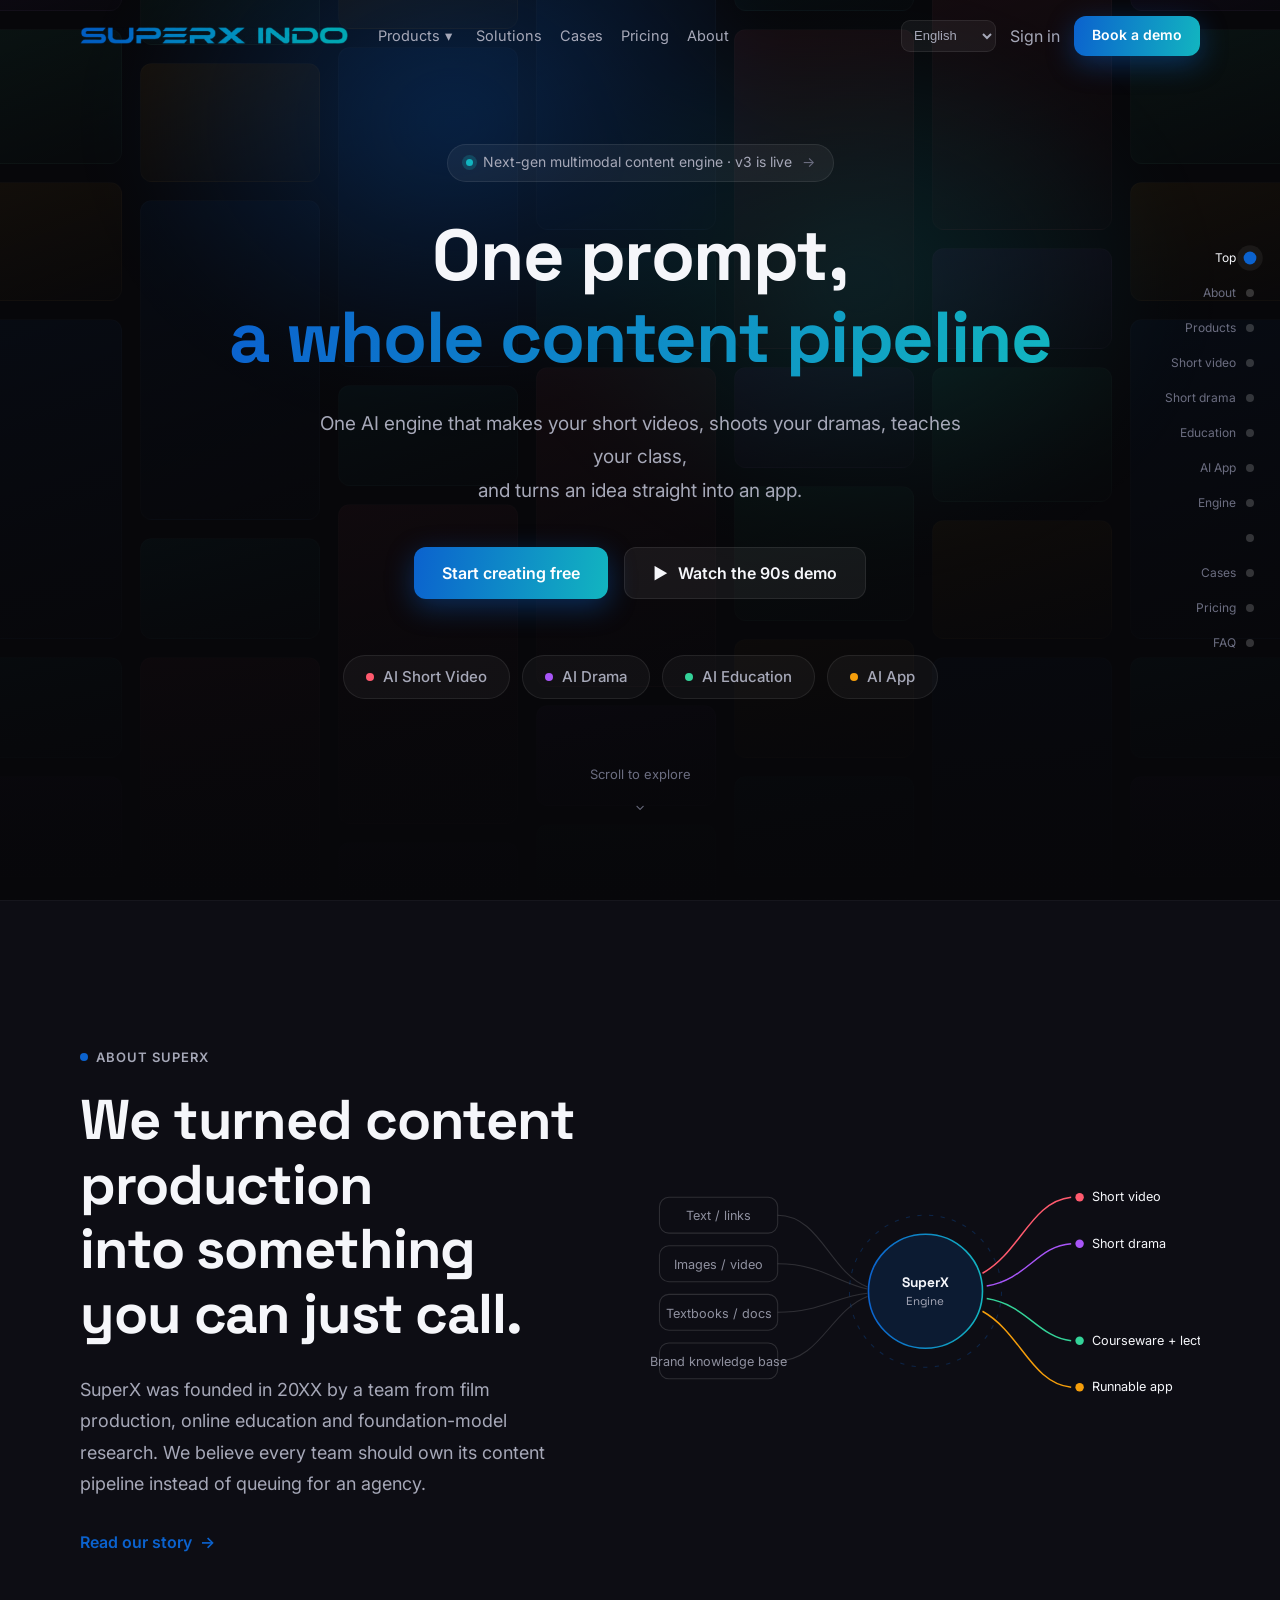
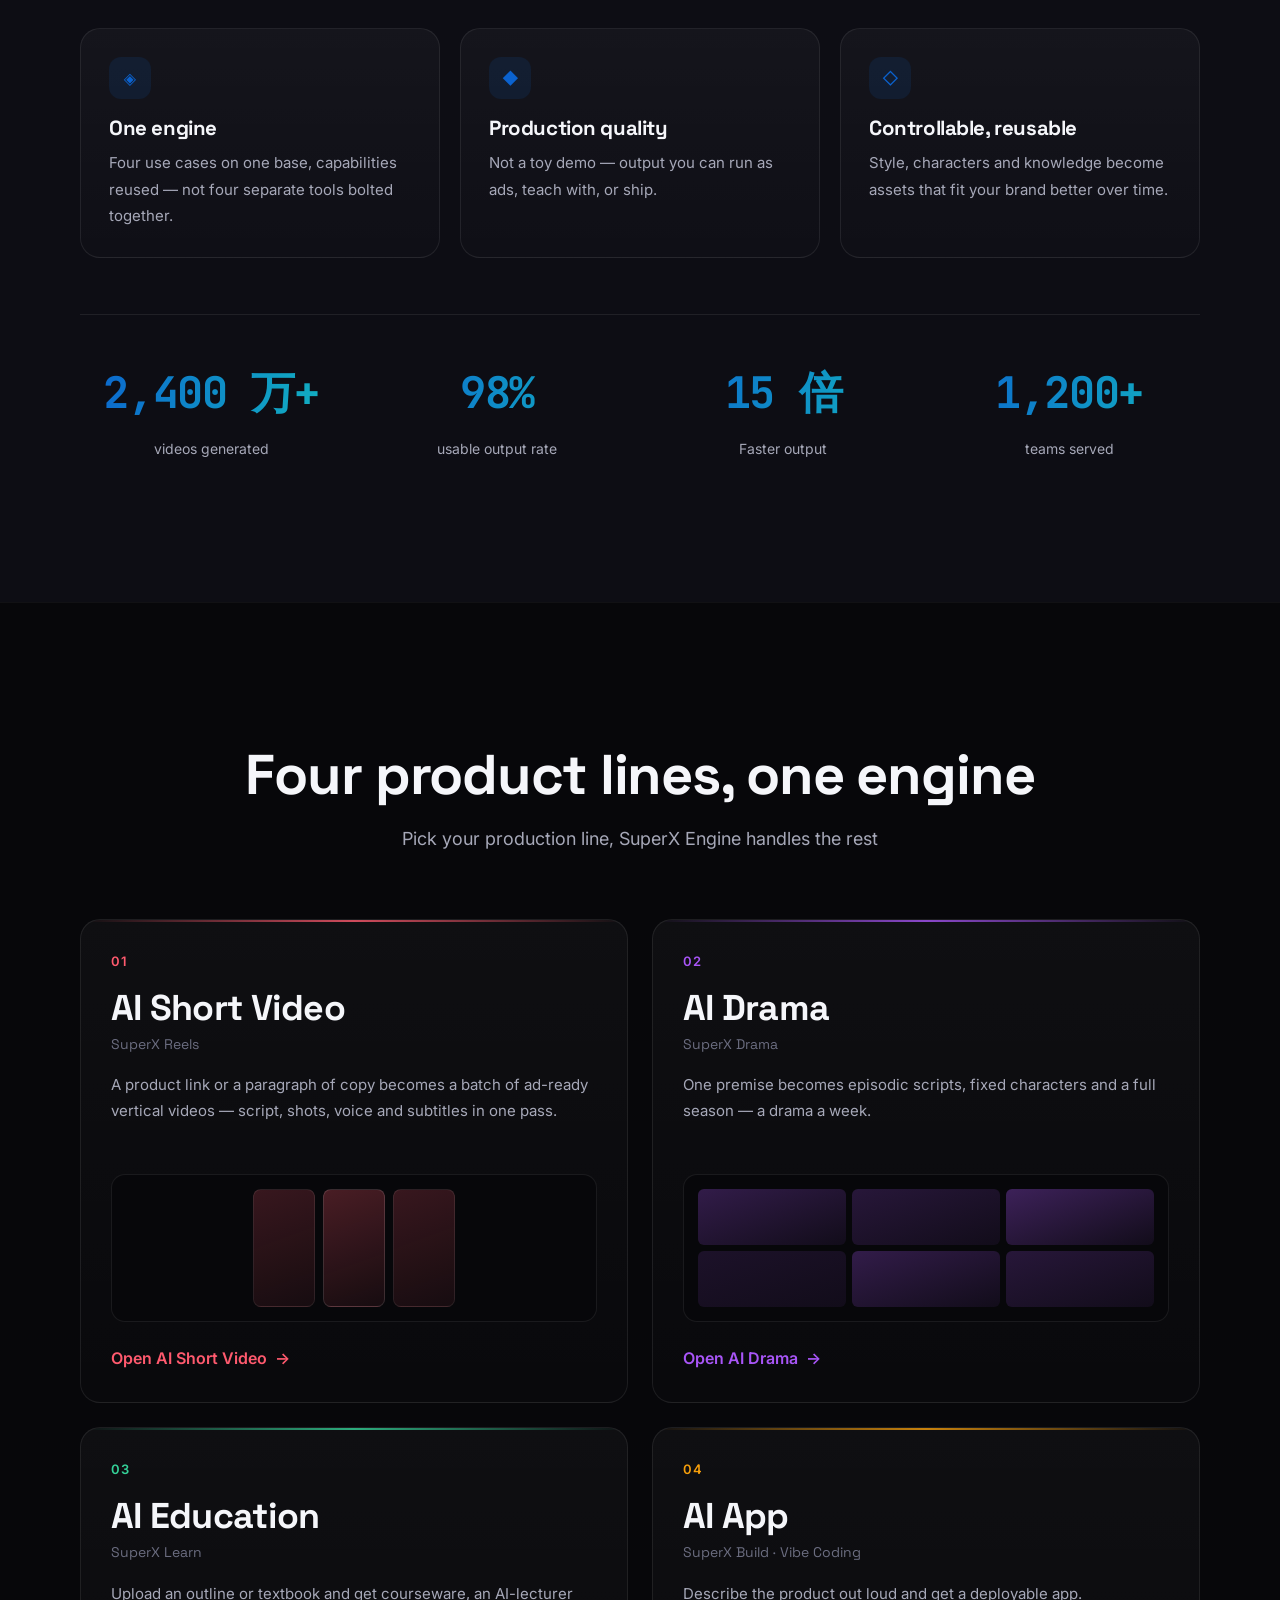
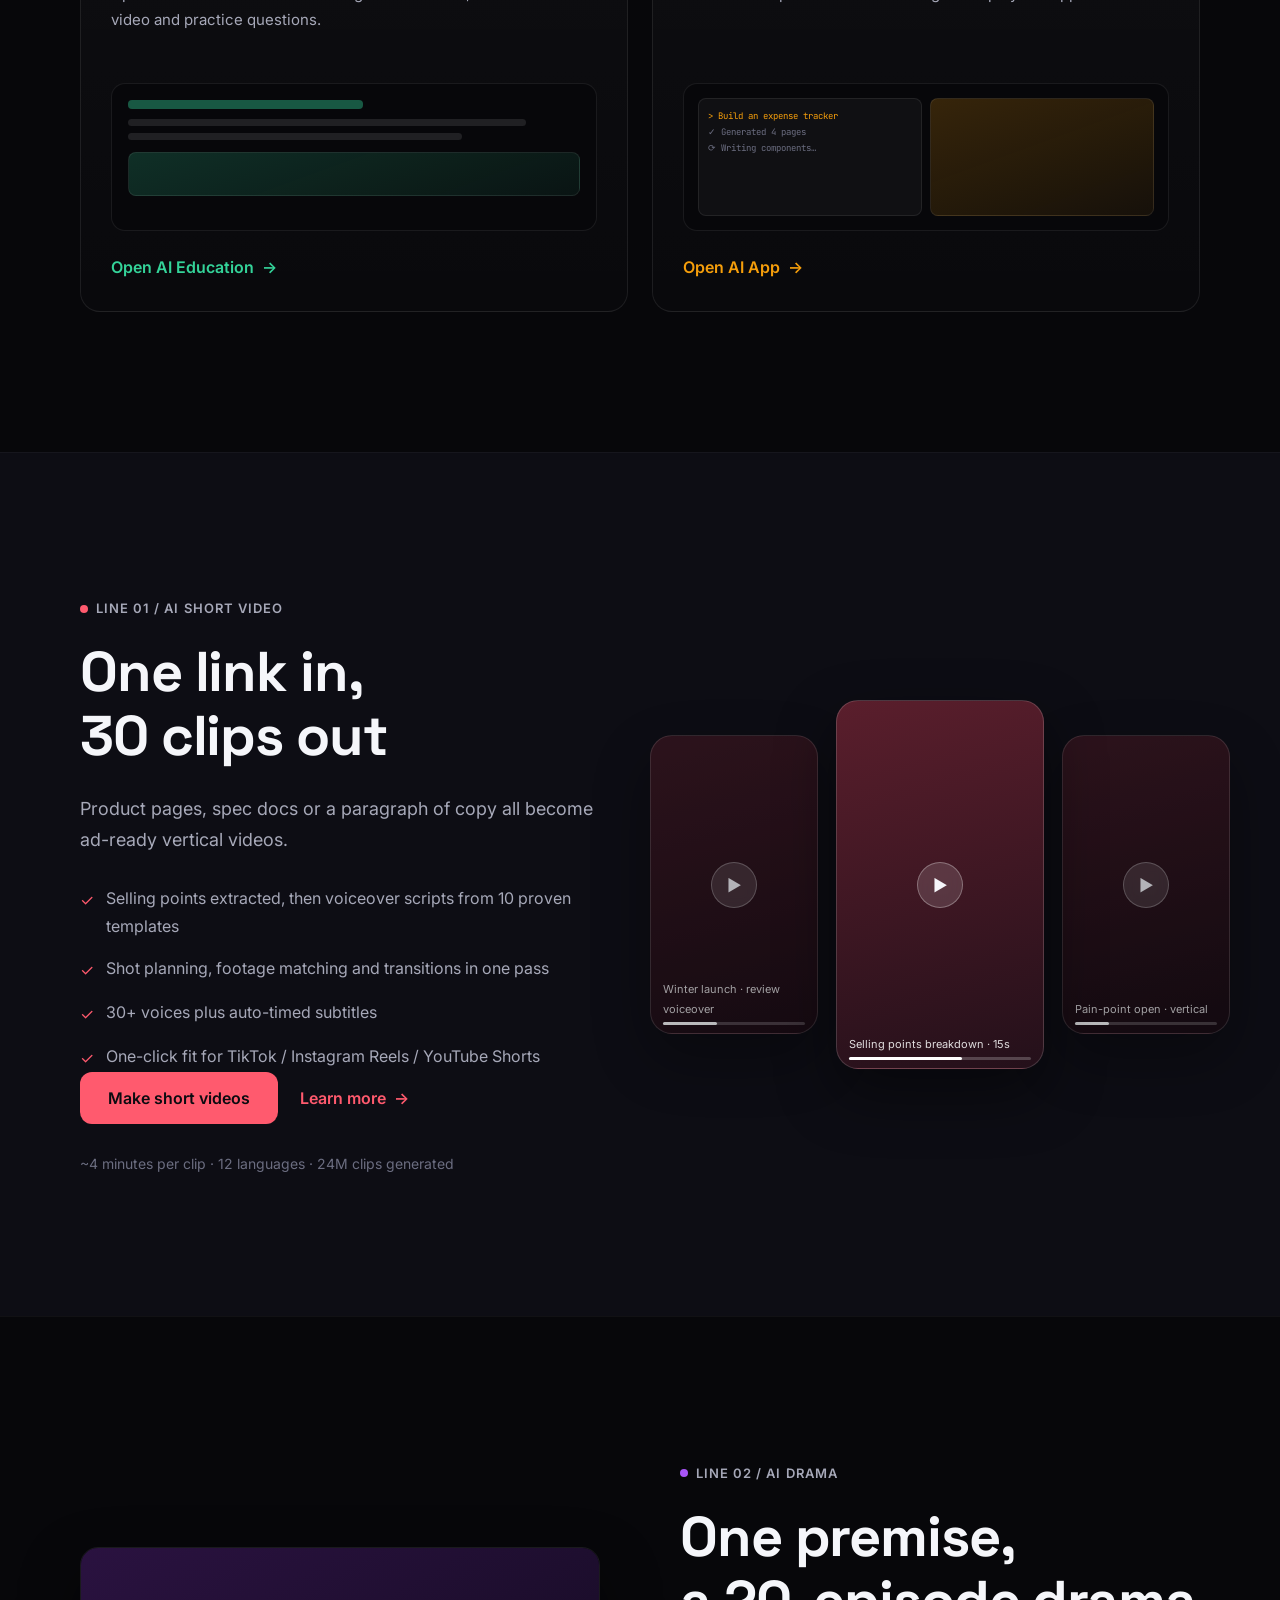
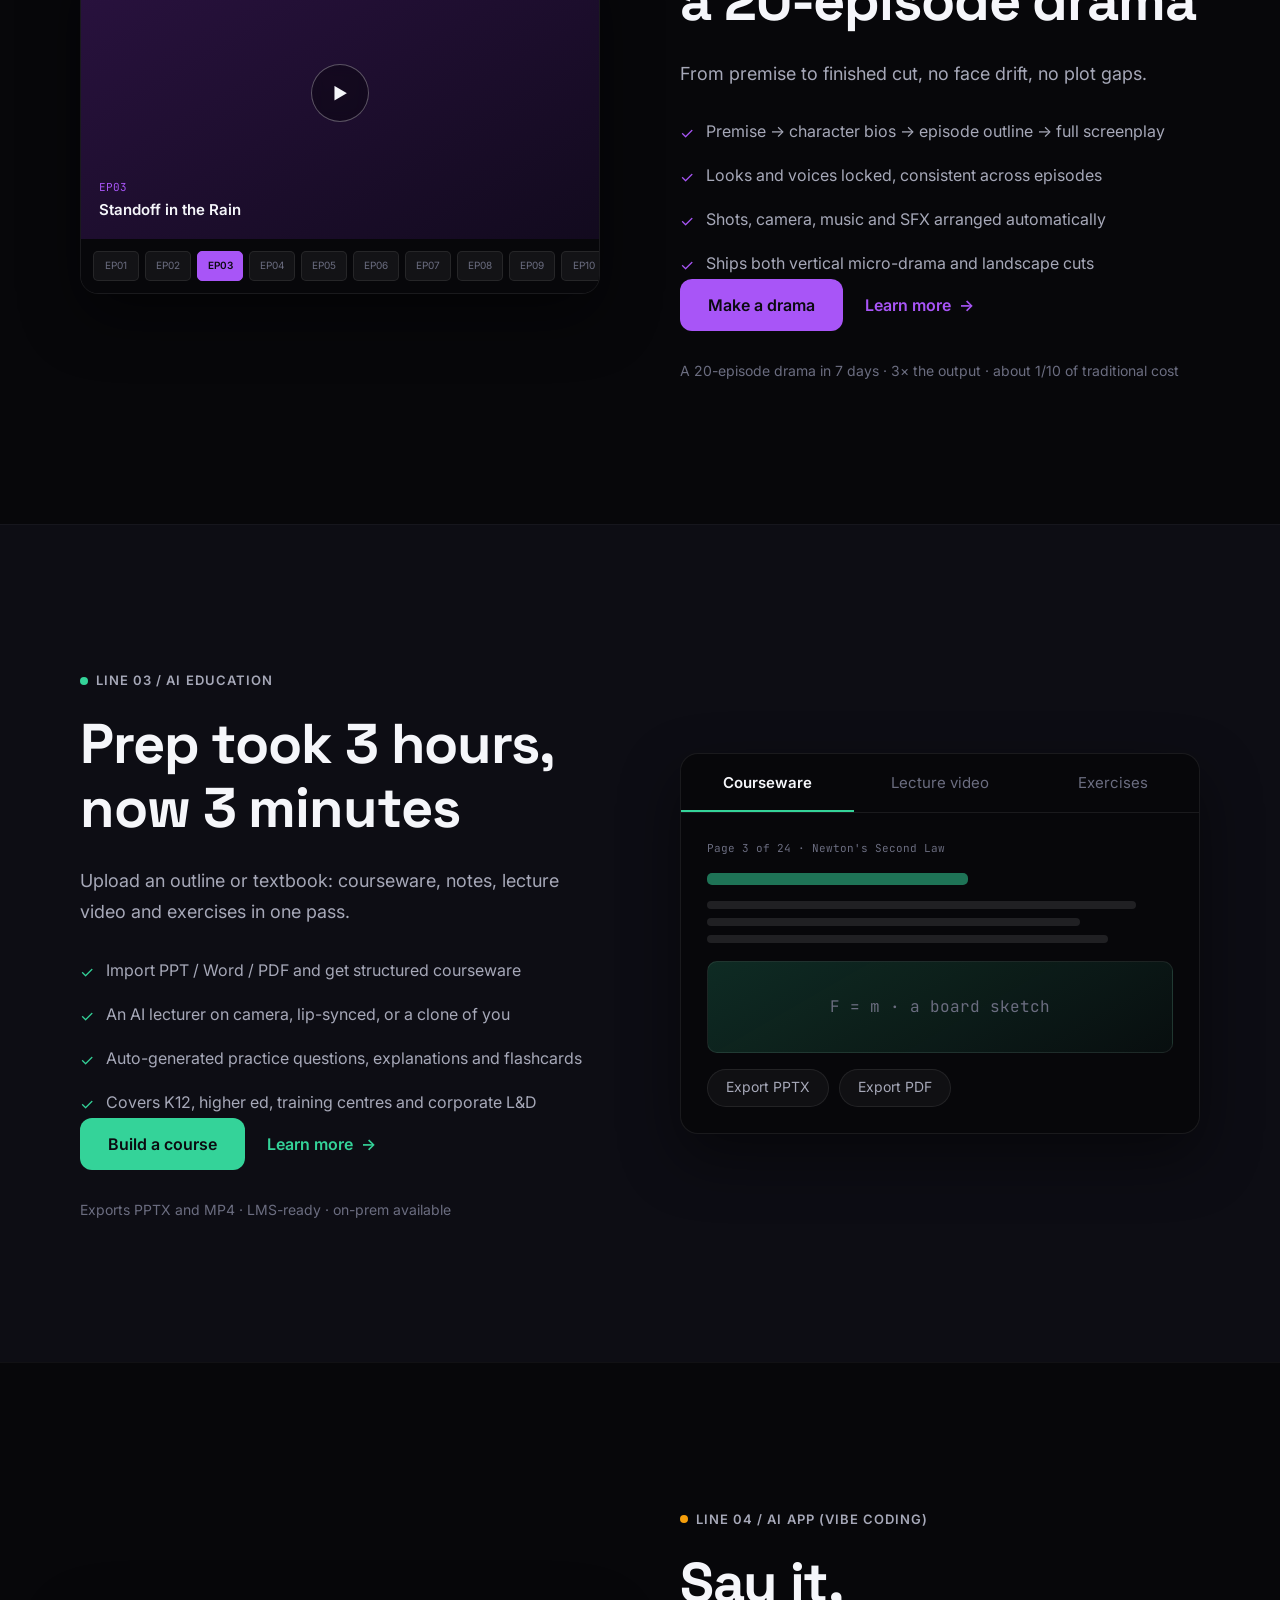
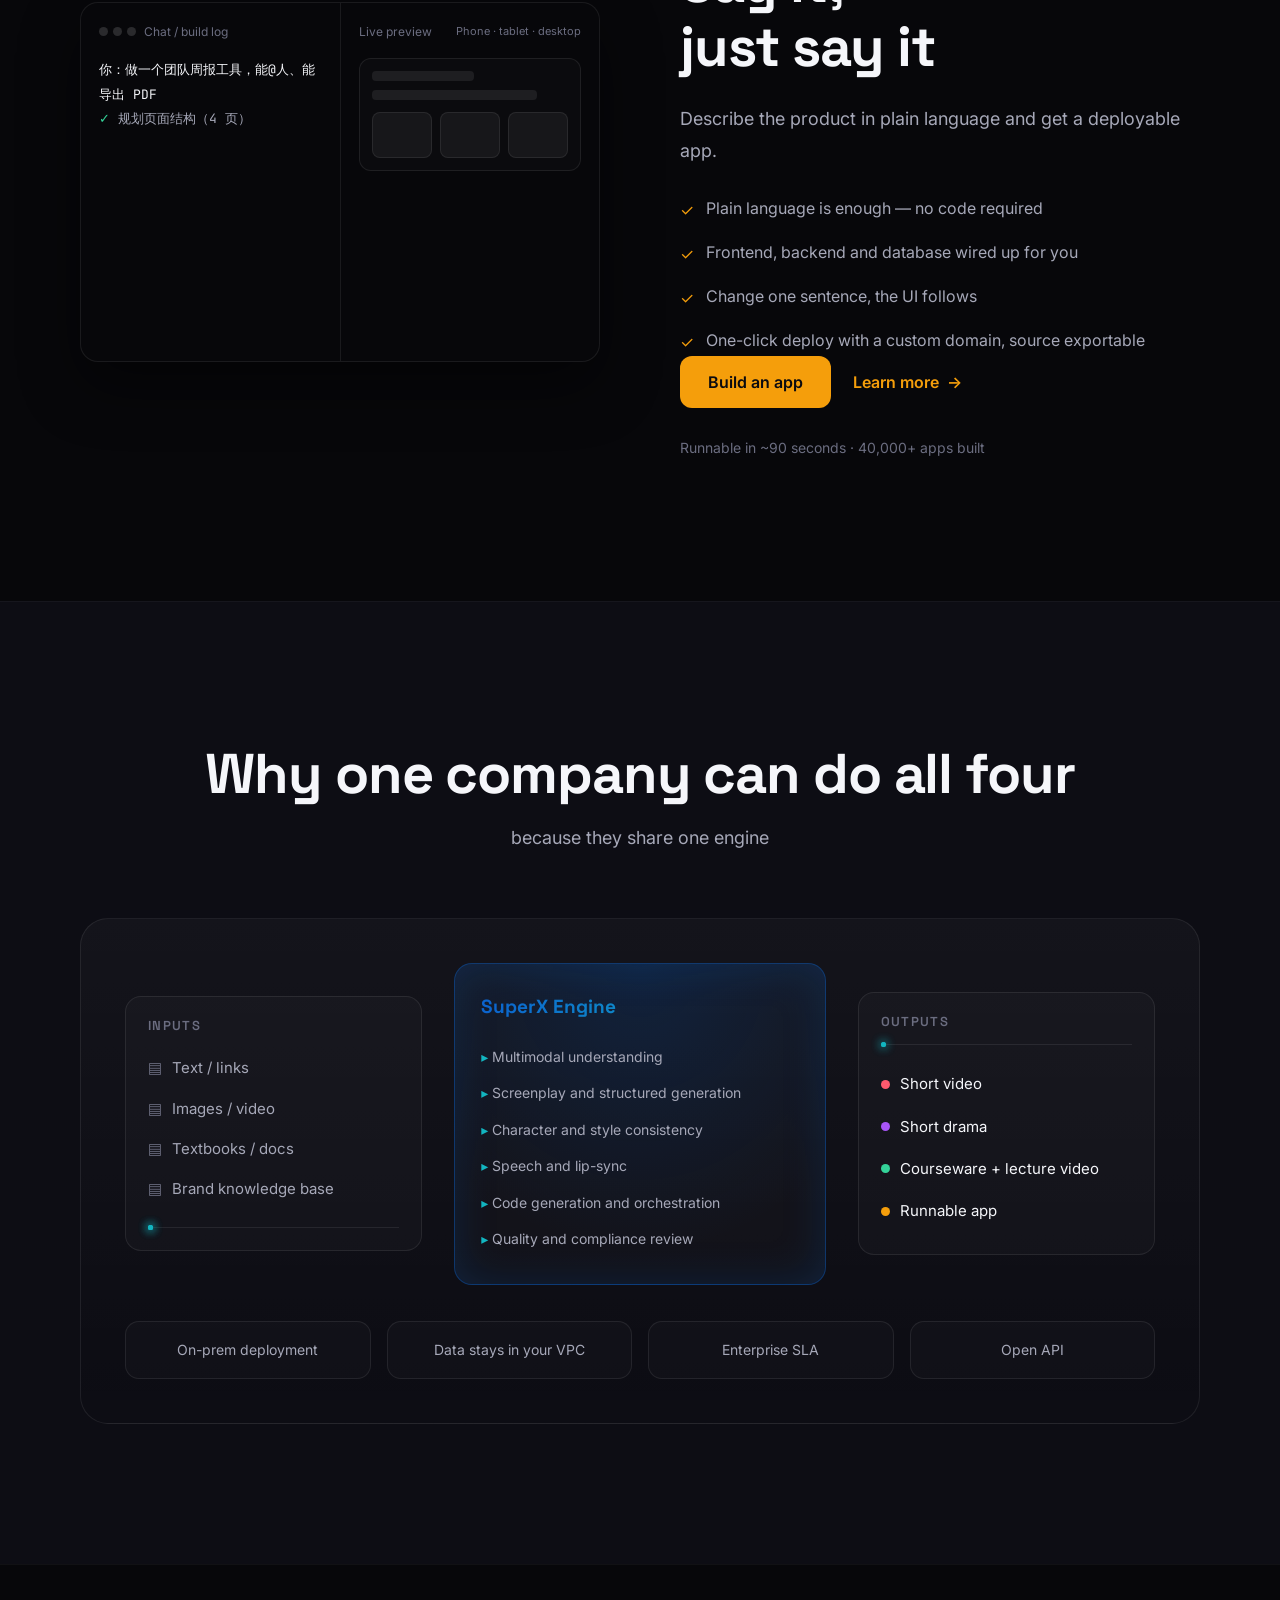
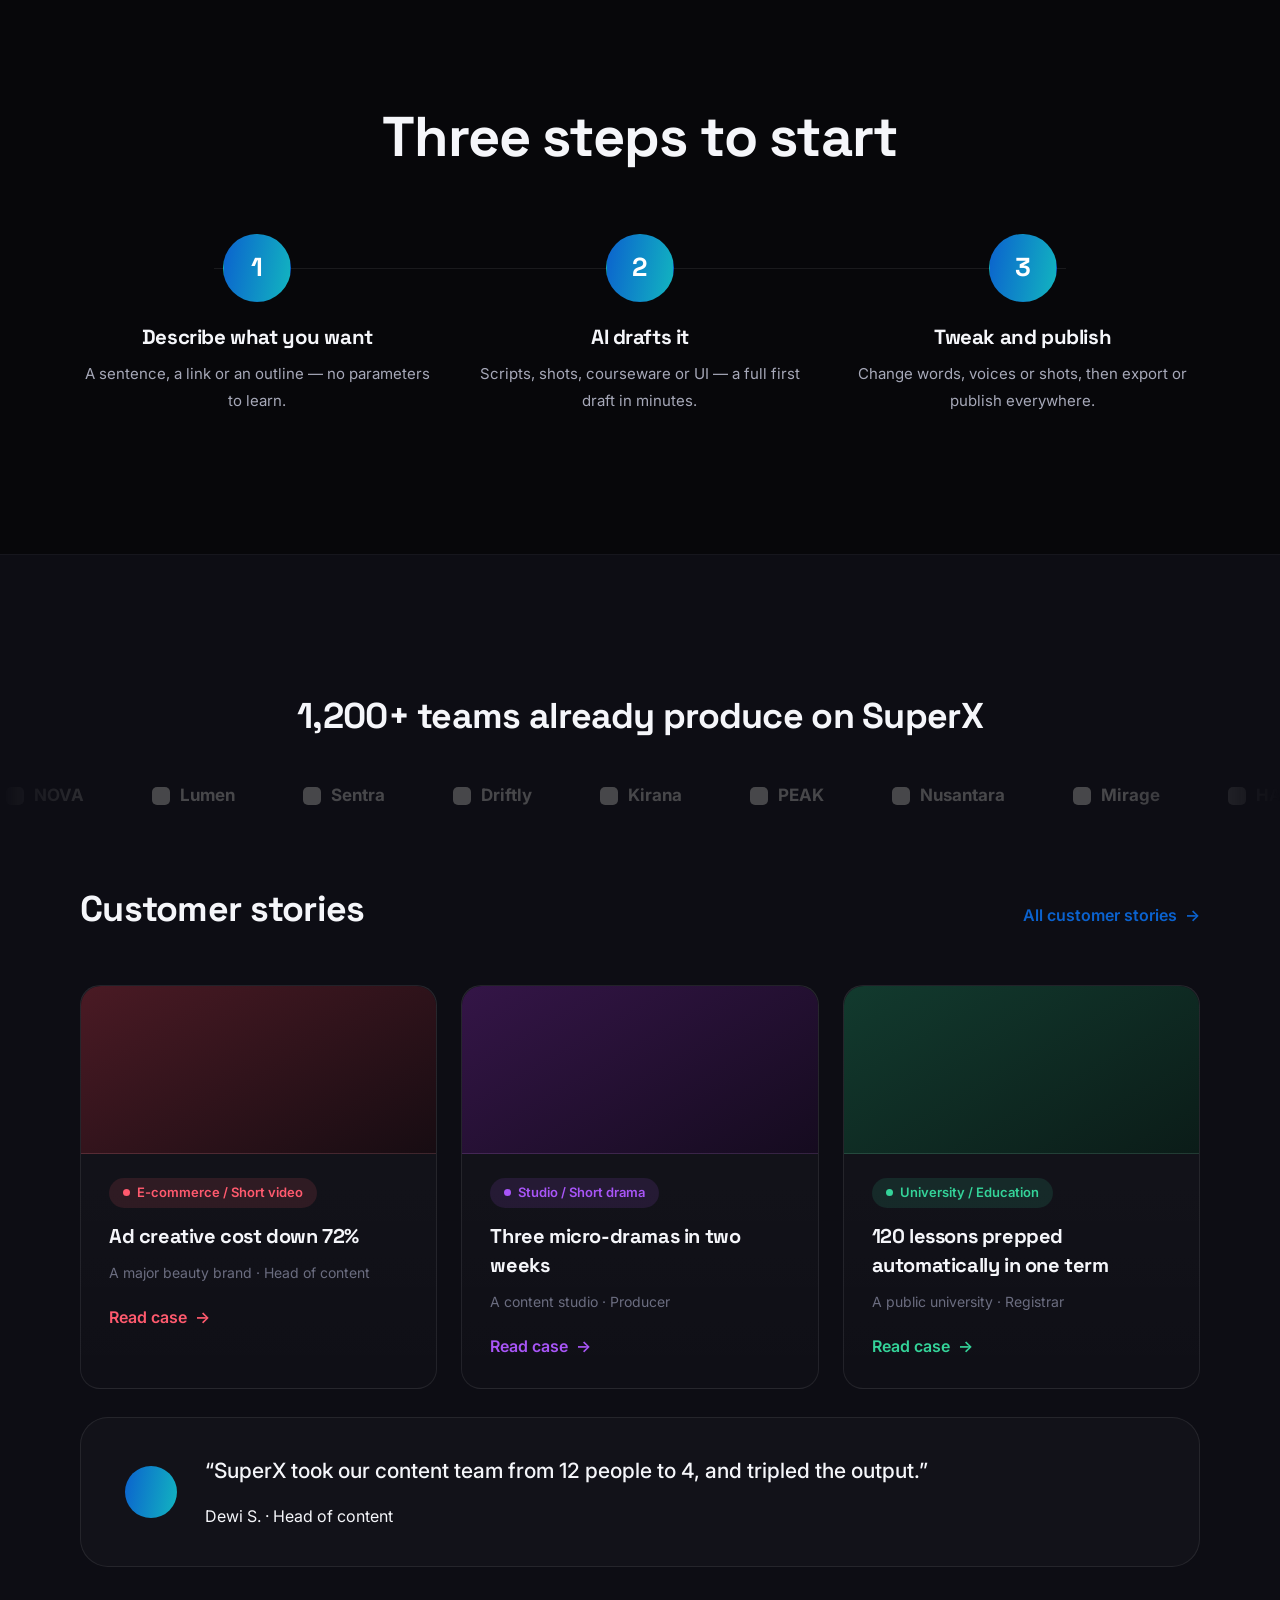
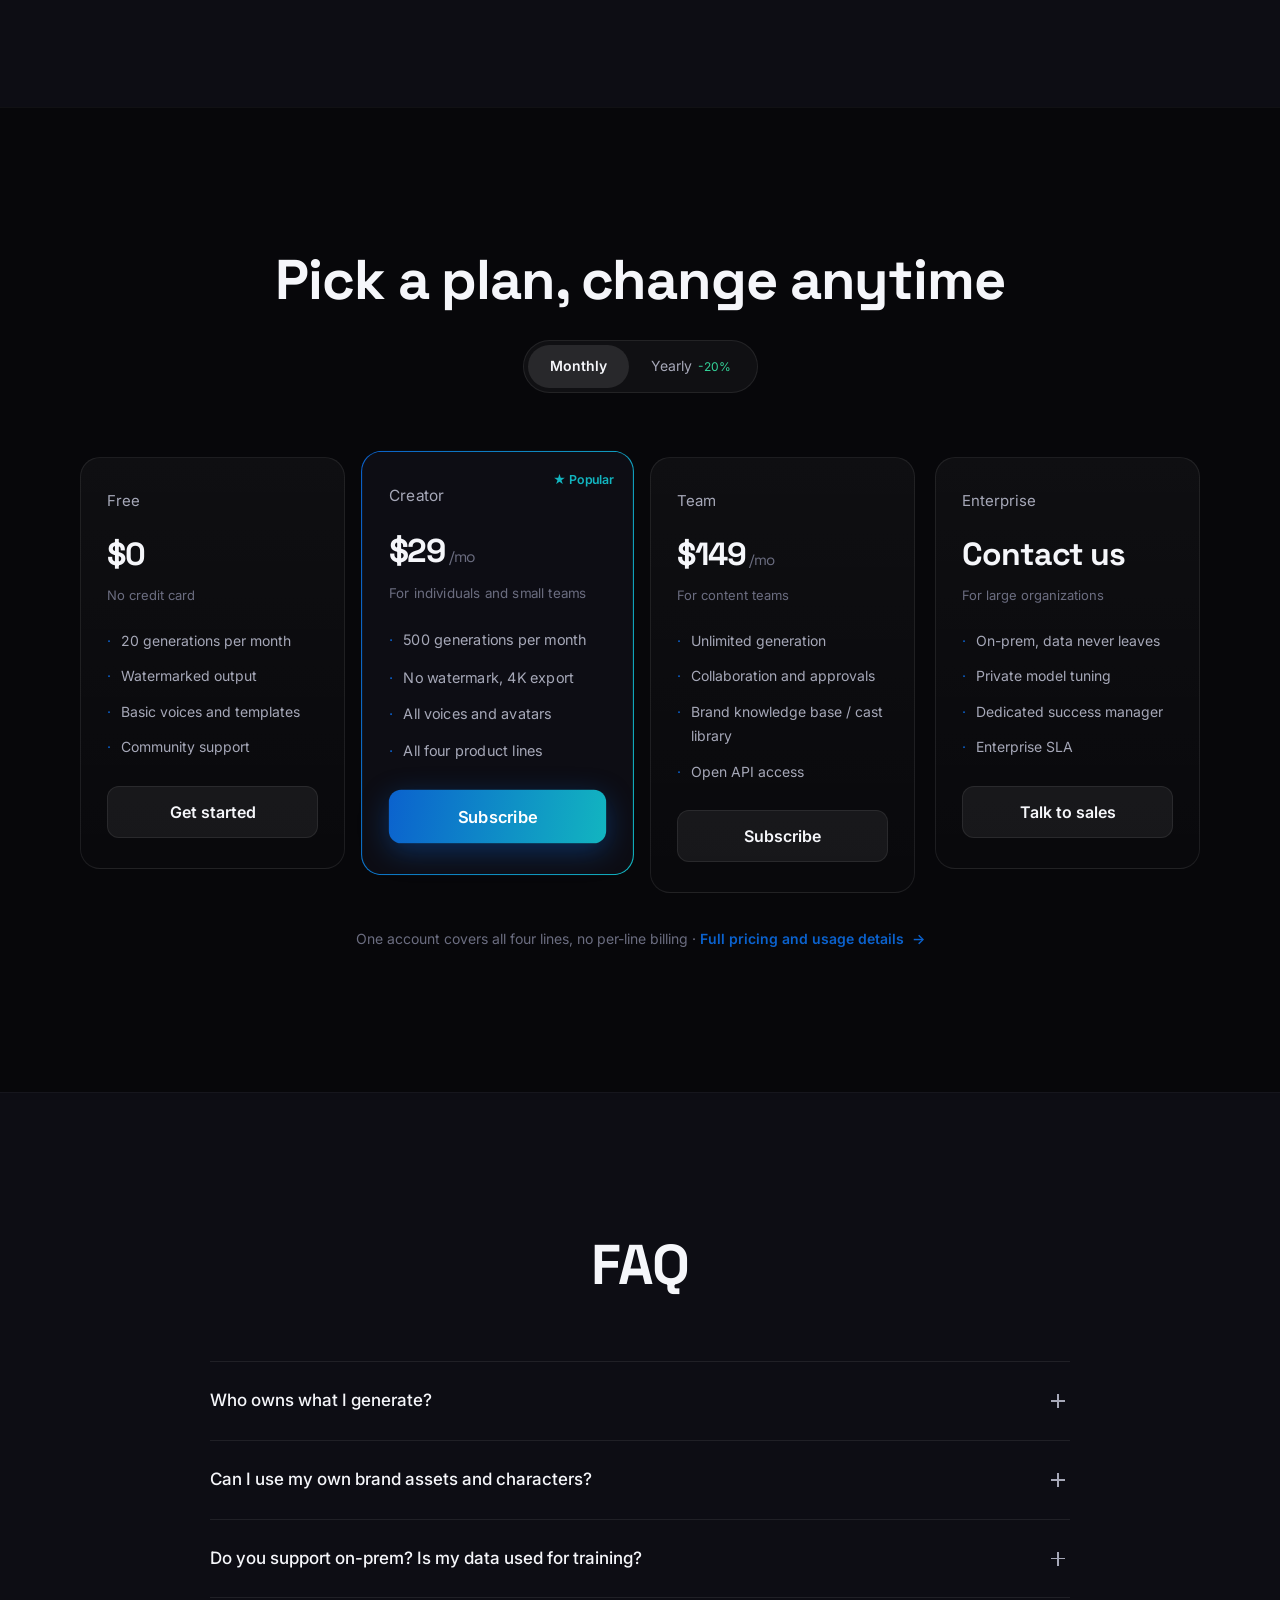
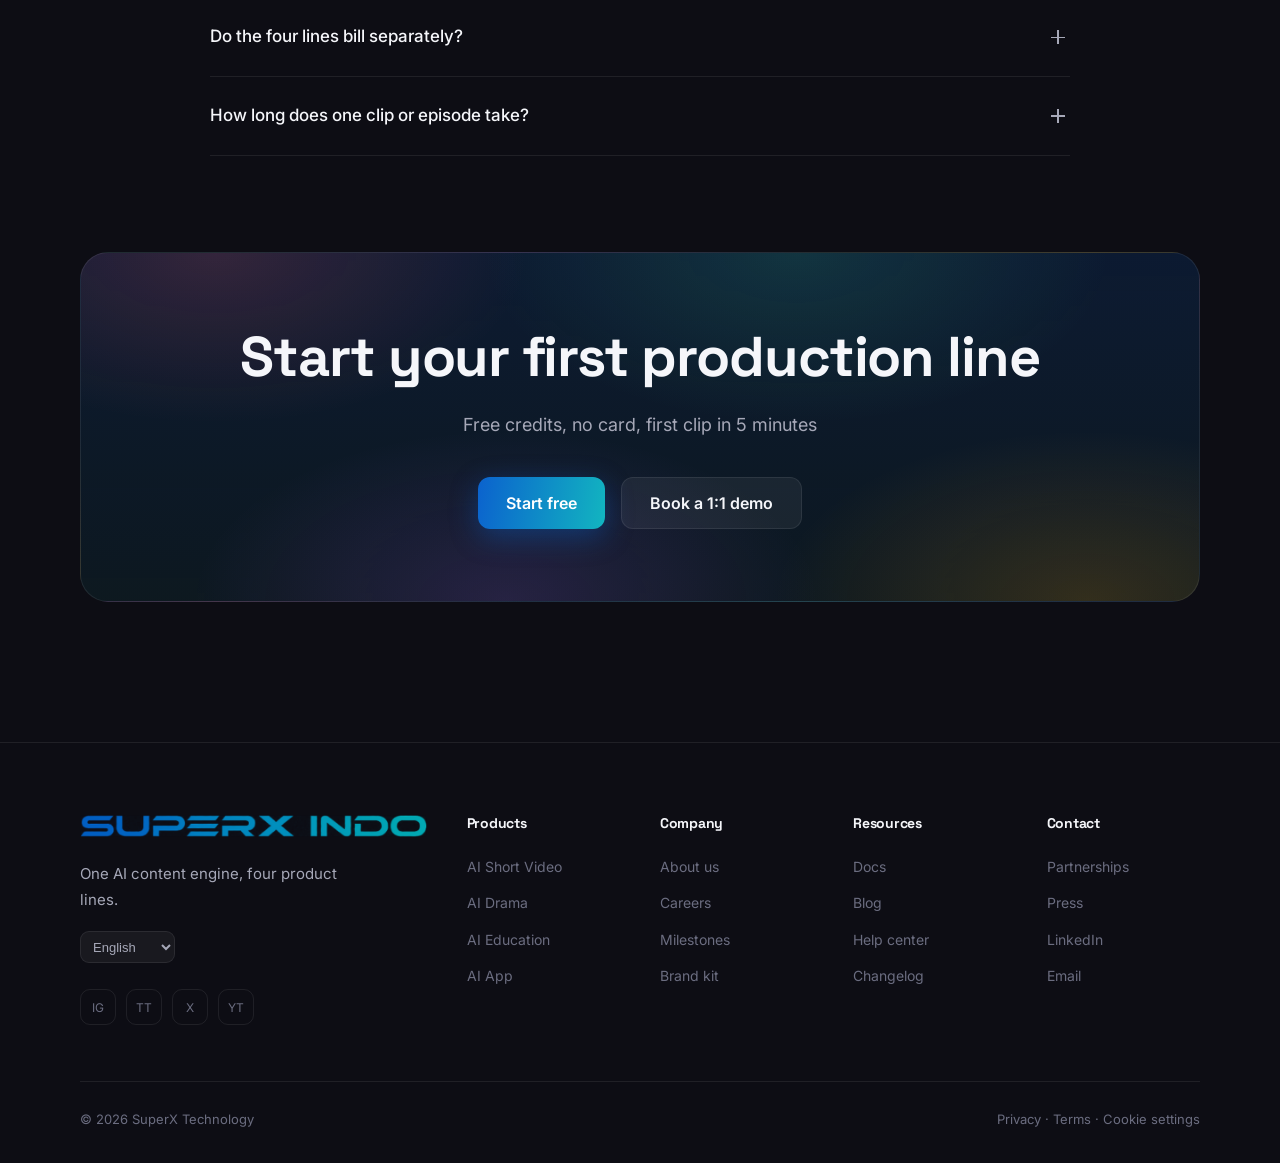
==== commit 6dba2dfb: "chore: prepare the repo for deployment to superx-id.com on Vercel The site is static with no build s" ====
--- a/index.html
+++ b/index.html
@@ -3,11 +3,22 @@
 <head>
 <meta charset="UTF-8">
 <meta name="viewport" content="width=device-width, initial-scale=1">
-<title>SuperX · 一句话，生成一整条内容生产线</title>
-<meta name="description" content="SuperX 用同一套 AI 引擎，帮你做短视频、拍短剧、上好一堂课，也帮你把想法直接变成一个 App。">
+<title>SUPERX INDO · 一句话，生成一整条内容生产线</title>
+<meta name="description" content="SUPERX INDO 用同一套 AI 引擎，覆盖短视频、短剧、课程与应用四条生产线。">
 <link rel="preconnect" href="https://fonts.googleapis.com">
 <link rel="preconnect" href="https://fonts.gstatic.com" crossorigin>
 <link href="https://fonts.googleapis.com/css2?family=Inter:wght@400;500;600;700&family=Space+Grotesk:wght@500;700&family=JetBrains+Mono:wght@400;700&display=swap" rel="stylesheet">
+<link rel="canonical" href="https://superx-id.com/">
+<meta property="og:type" content="website">
+<meta property="og:site_name" content="SUPERX INDO">
+<meta property="og:url" content="https://superx-id.com/">
+<meta property="og:title" content="SUPERX INDO · 一句话，生成一整条内容生产线">
+<meta property="og:description" content="SUPERX INDO 用同一套 AI 引擎，覆盖短视频、短剧、课程与应用四条生产线。">
+<meta property="og:image" content="https://superx-id.com/assets/img/og.png">
+<meta property="og:image:width" content="1200">
+<meta property="og:image:height" content="630">
+<meta name="twitter:card" content="summary_large_image">
+<meta name="theme-color" content="#07070A">
 <link rel="stylesheet" href="assets/css/styles.css">
 <link rel="icon" href="data:image/svg+xml,<svg xmlns='http://www.w3.org/2000/svg' viewBox='0 0 32 32'><rect x='6' y='6' width='20' height='20' rx='5' transform='rotate(45 16 16)' fill='%230B62CE'/></svg>">
 <script src="assets/js/i18n-dict.js"></script>
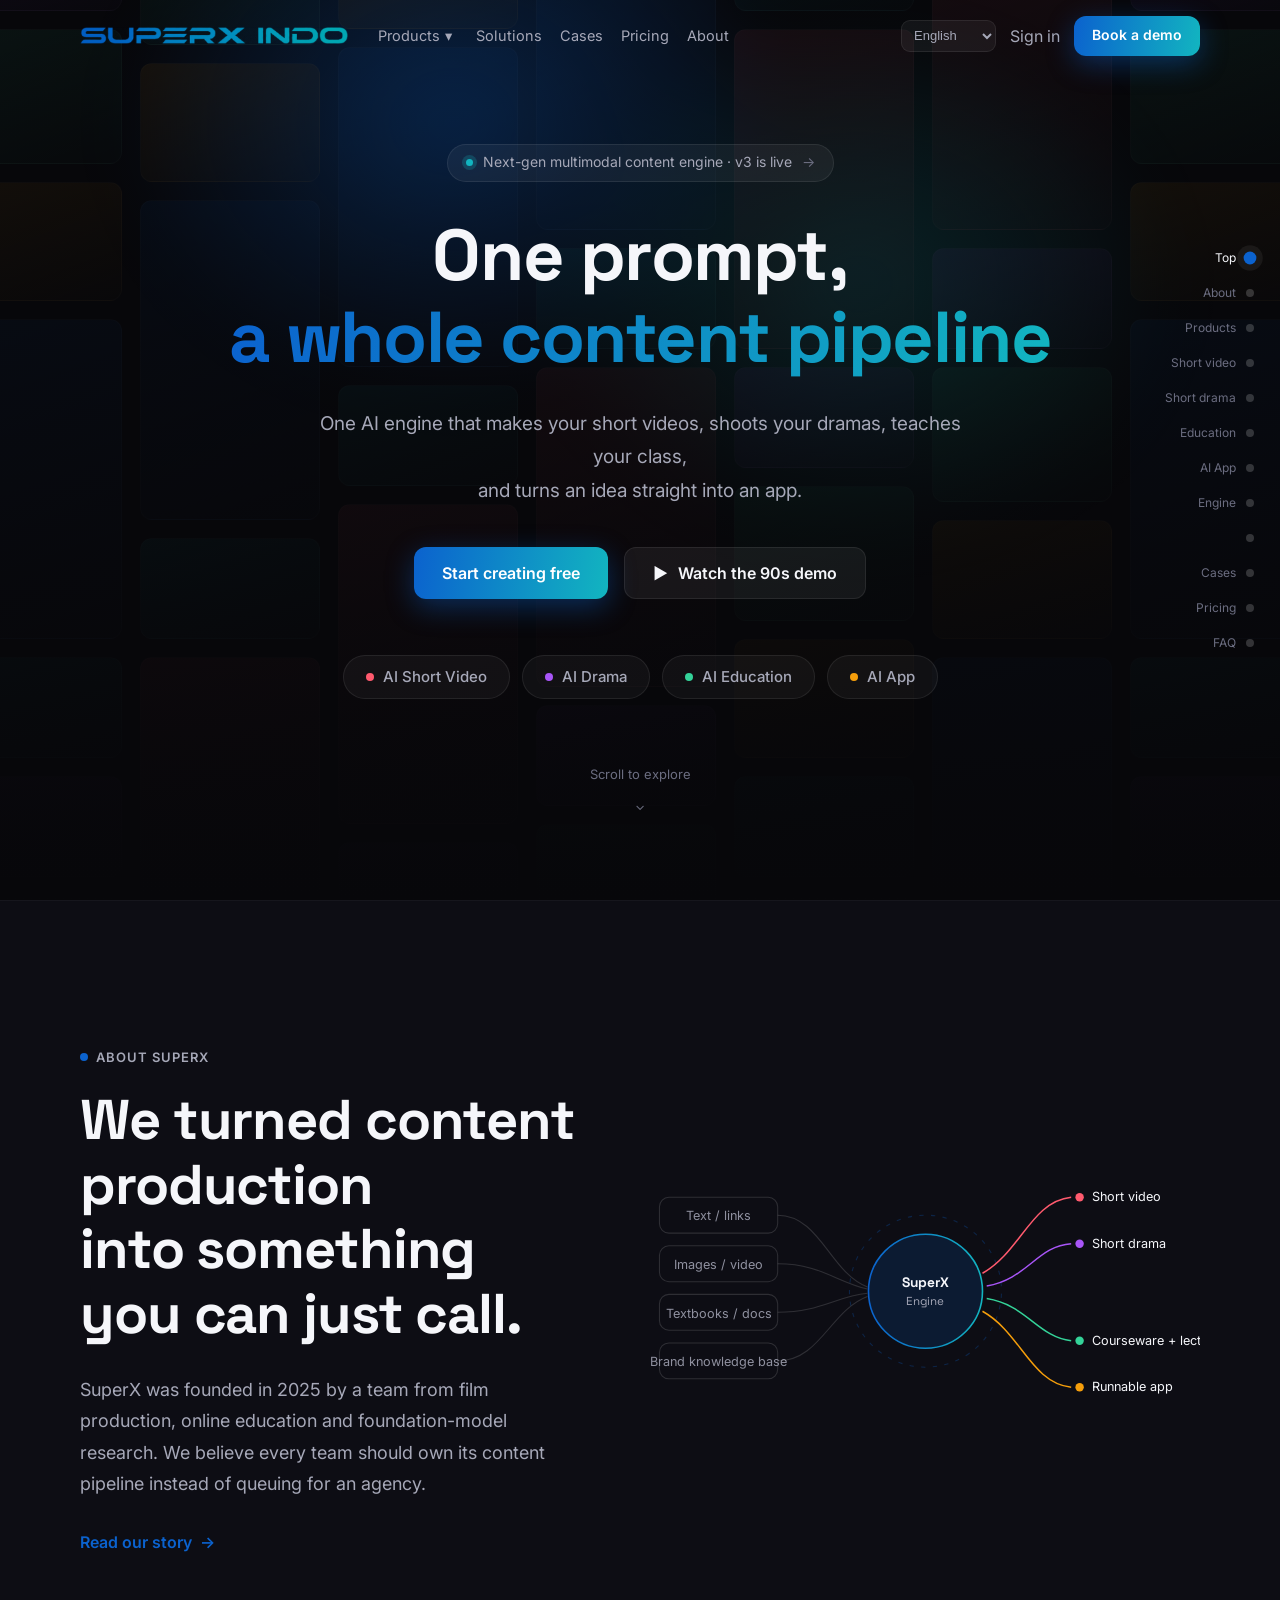
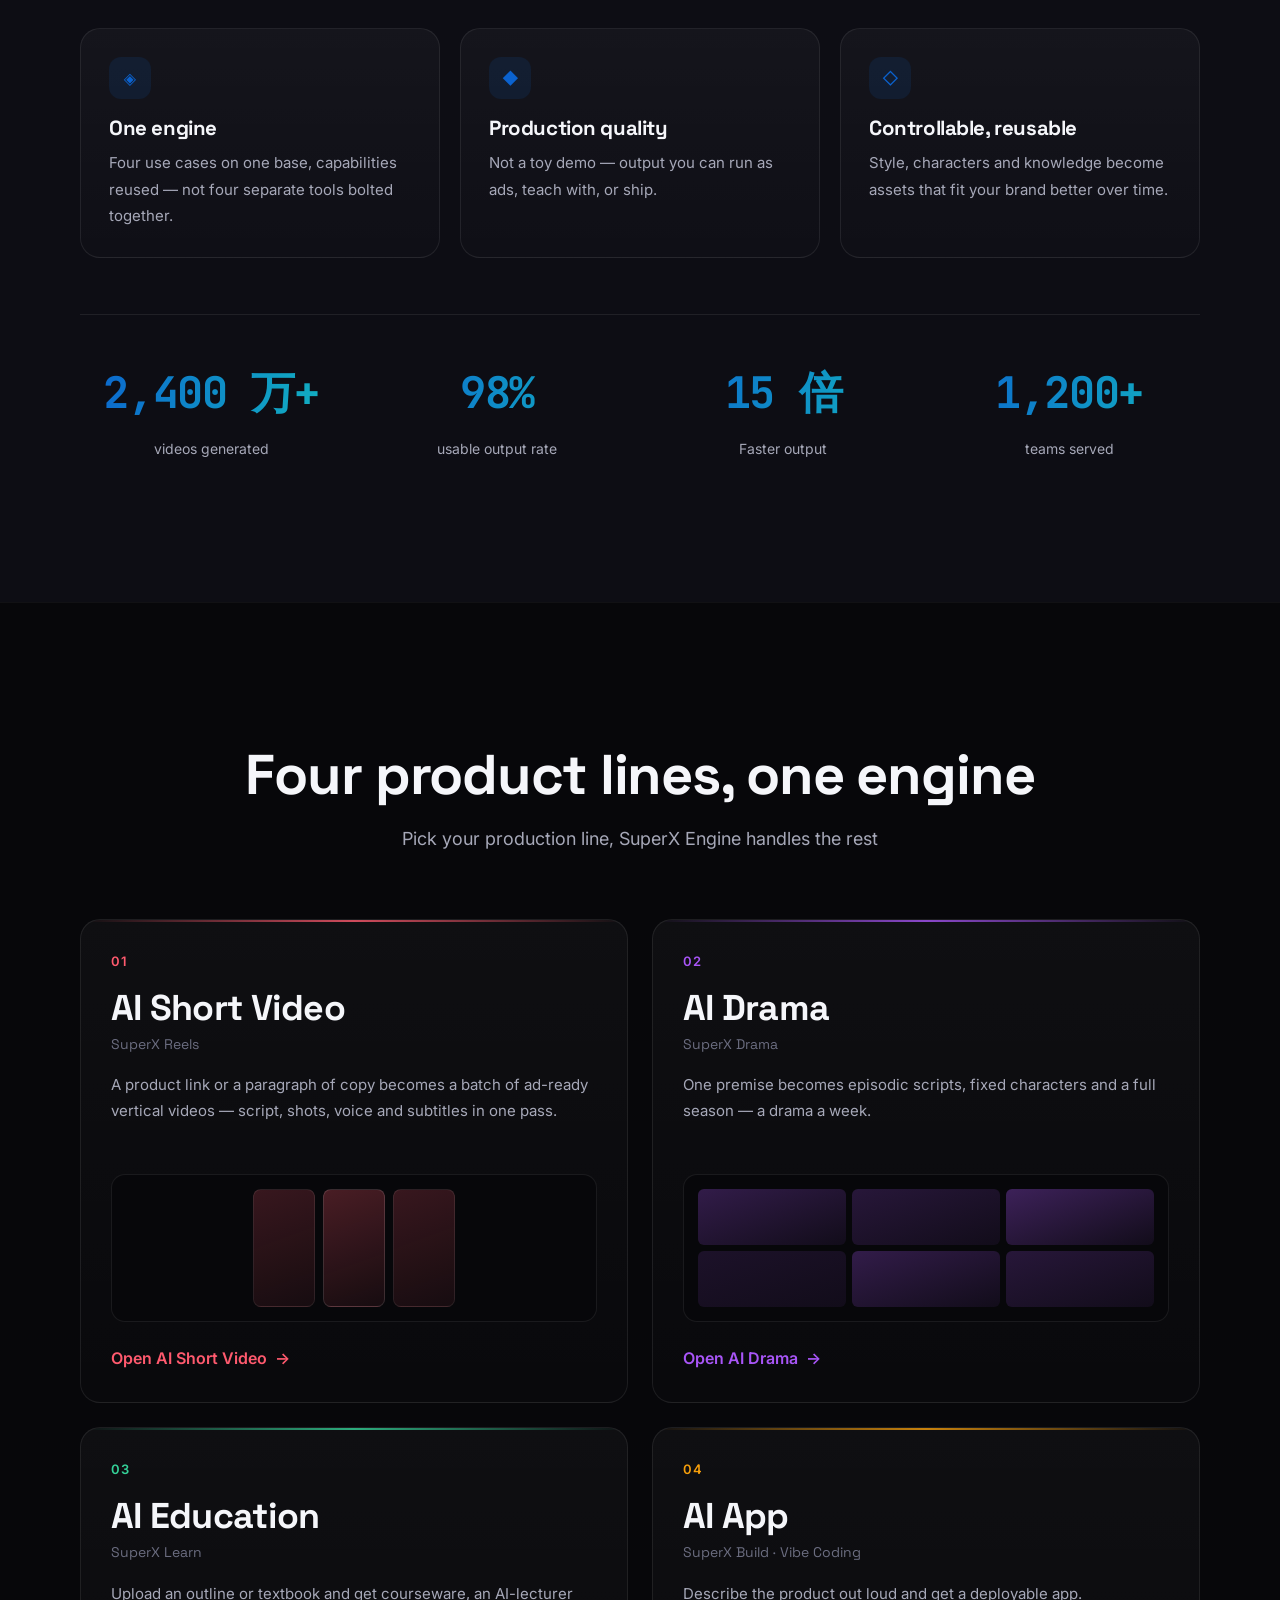
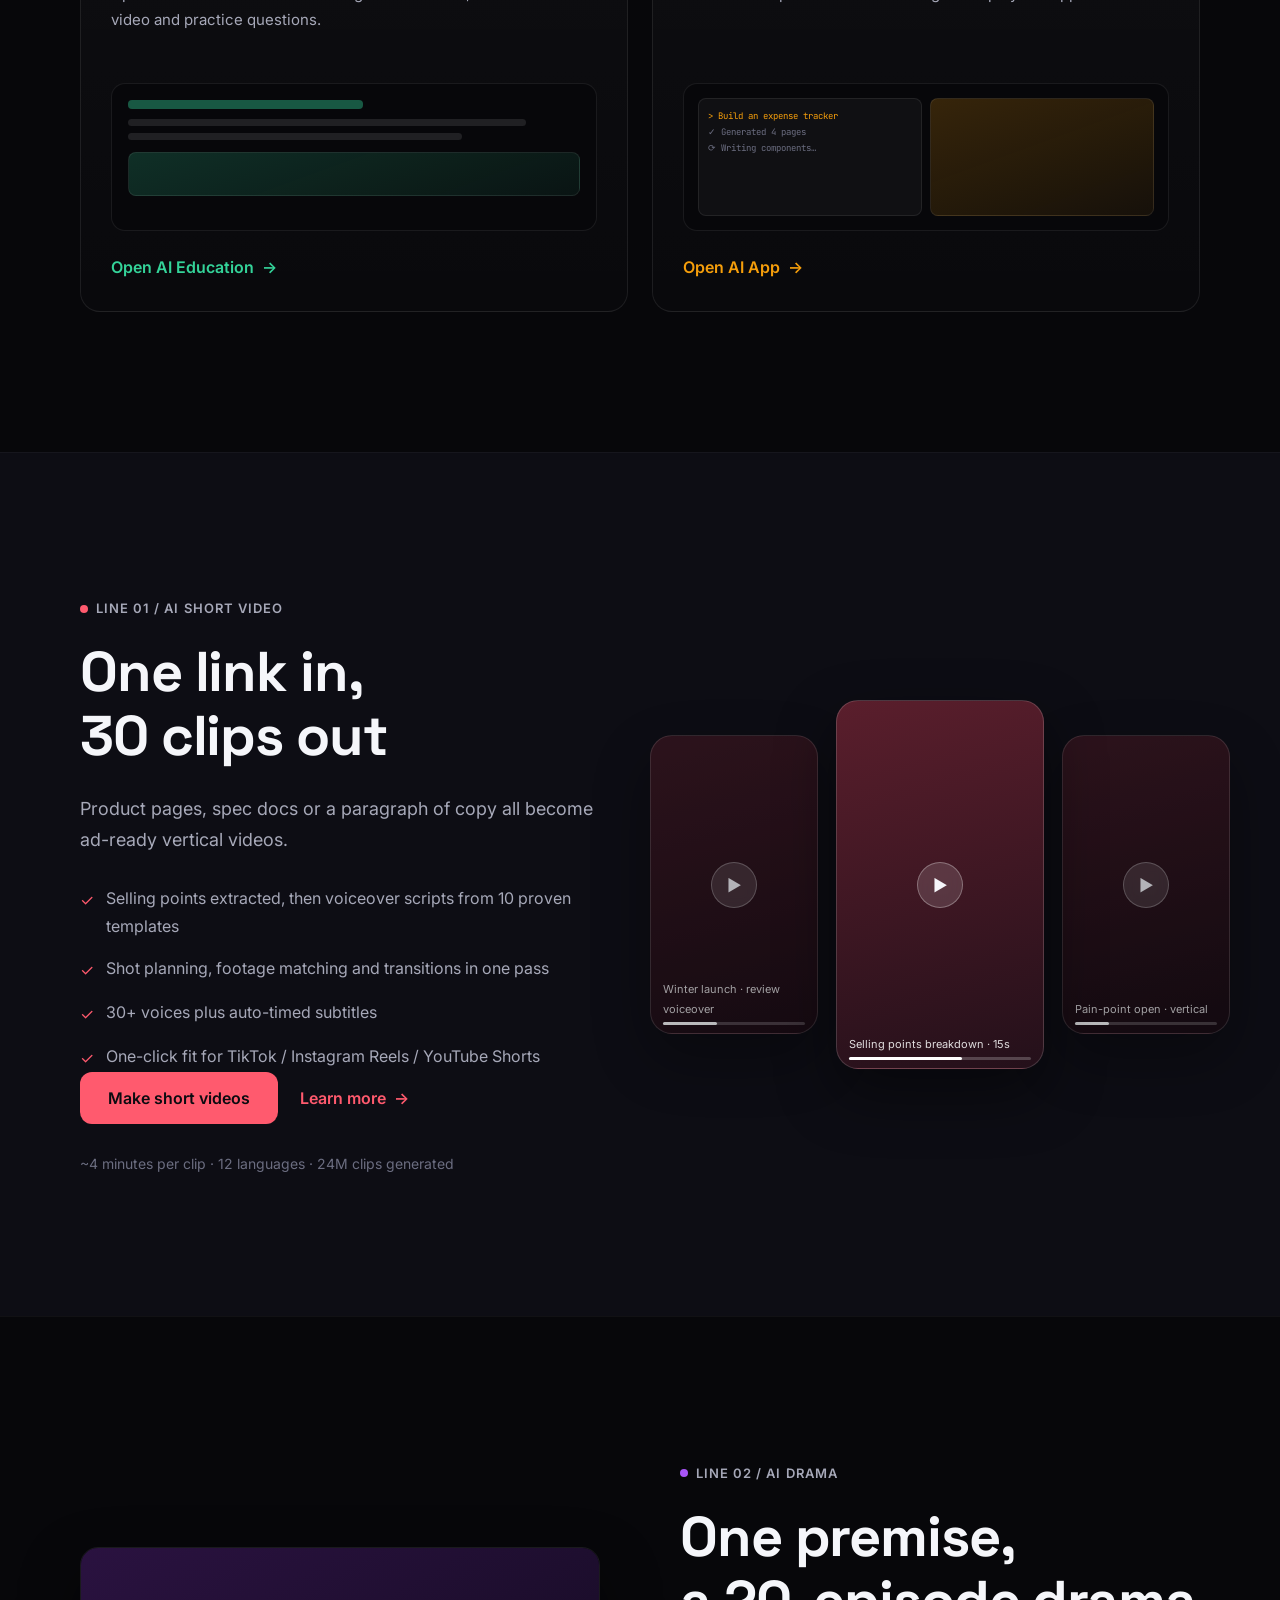
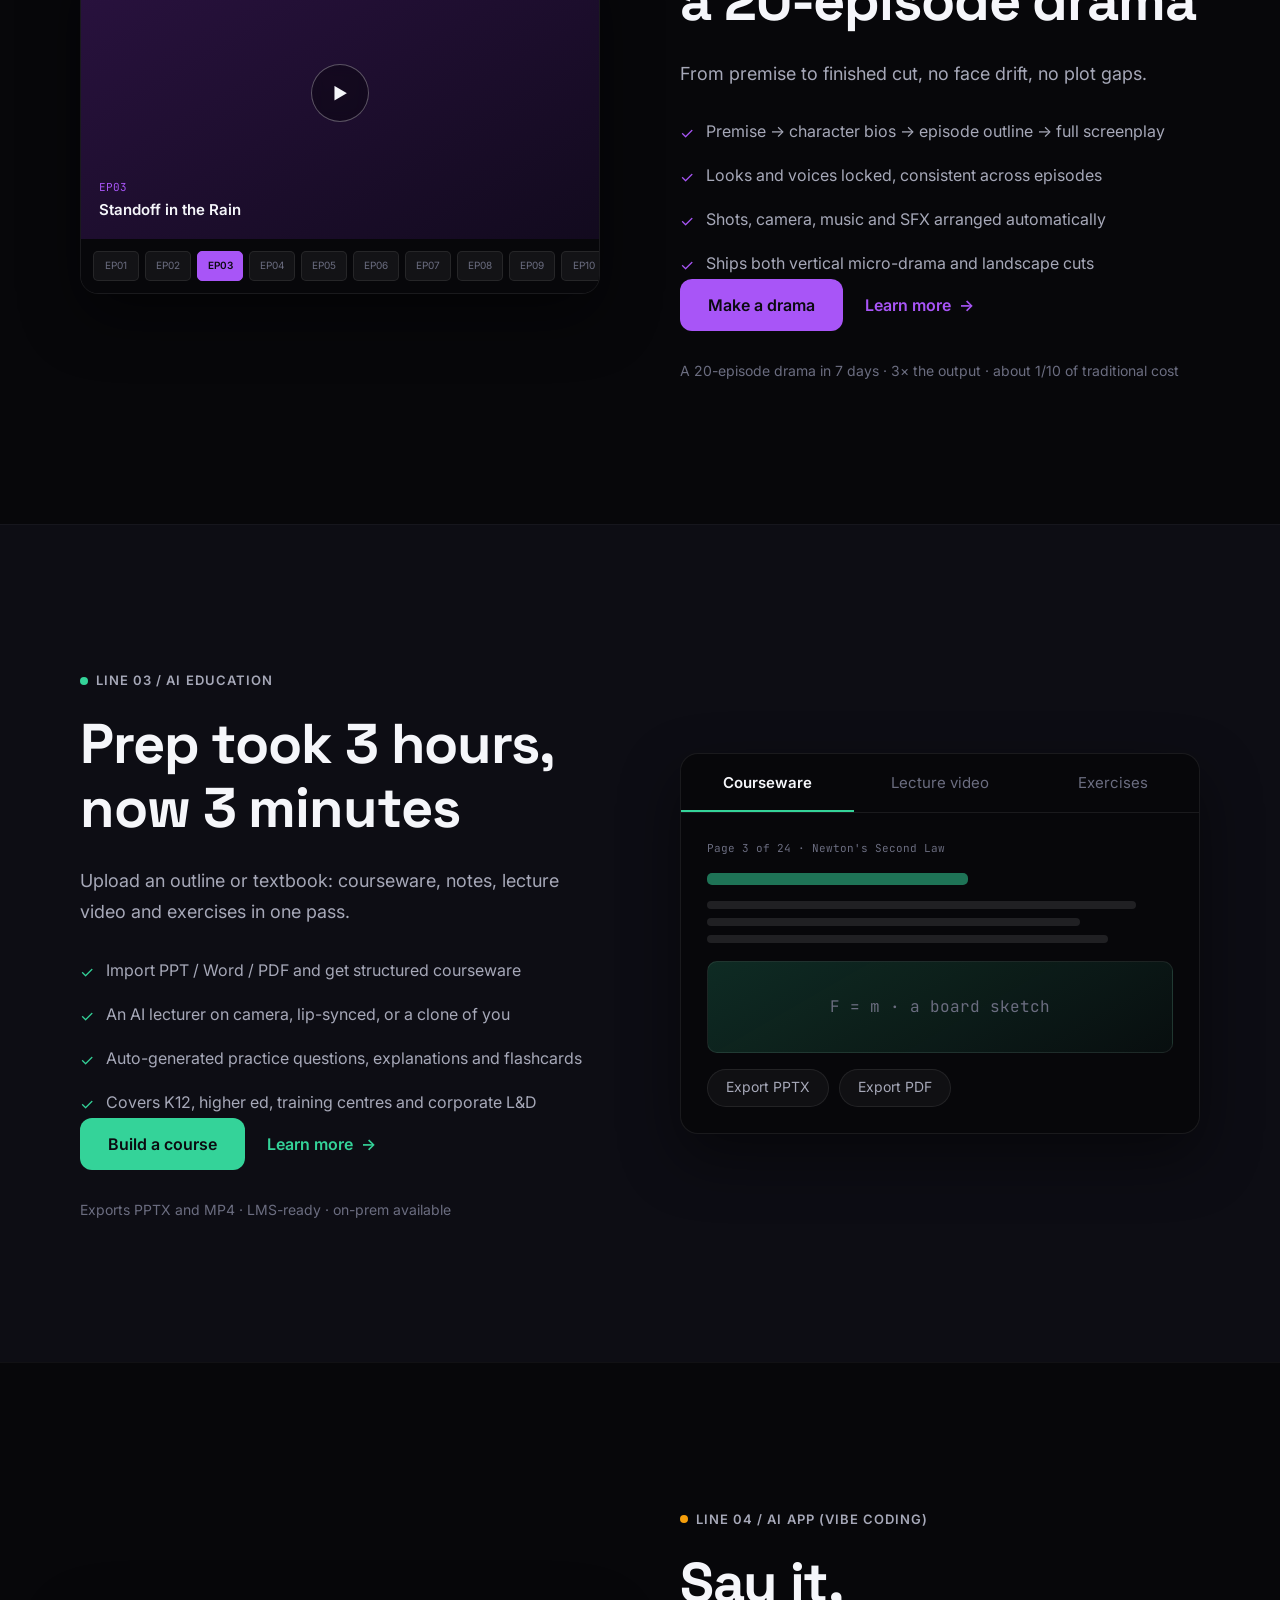
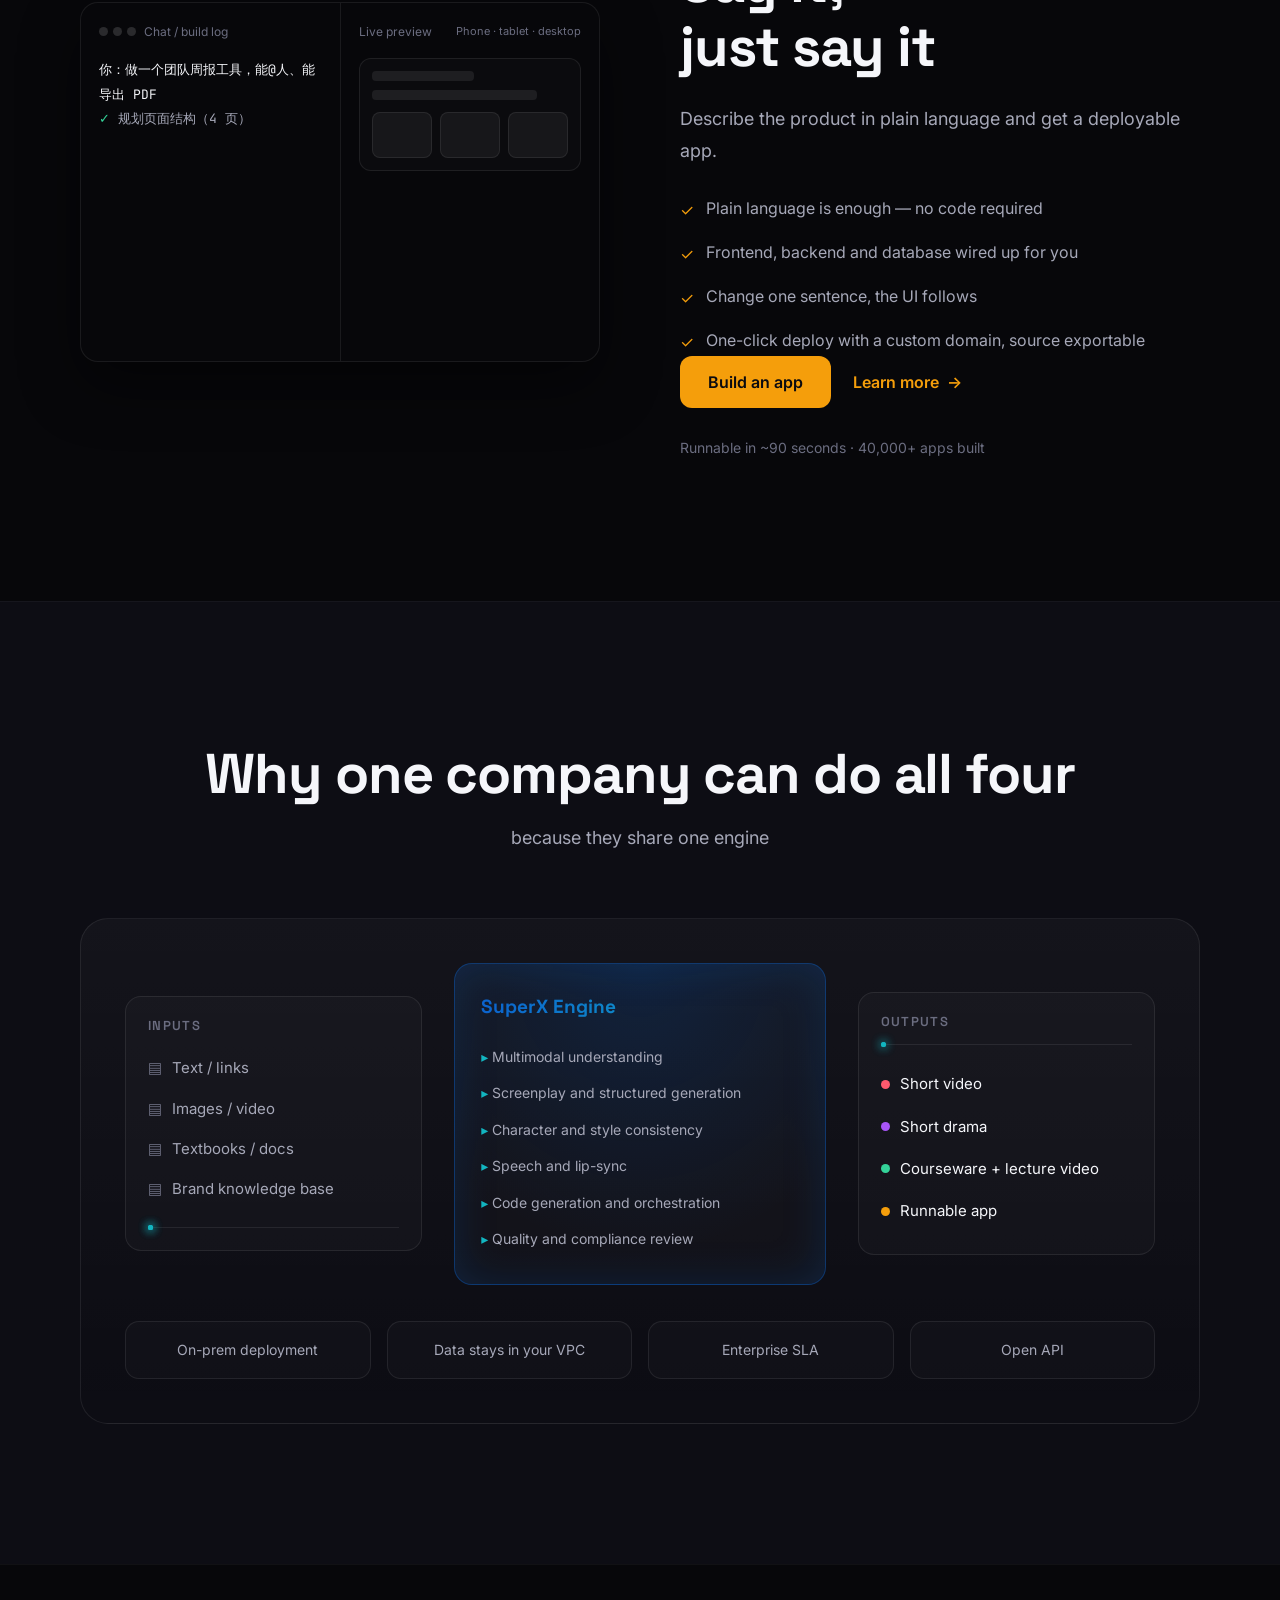
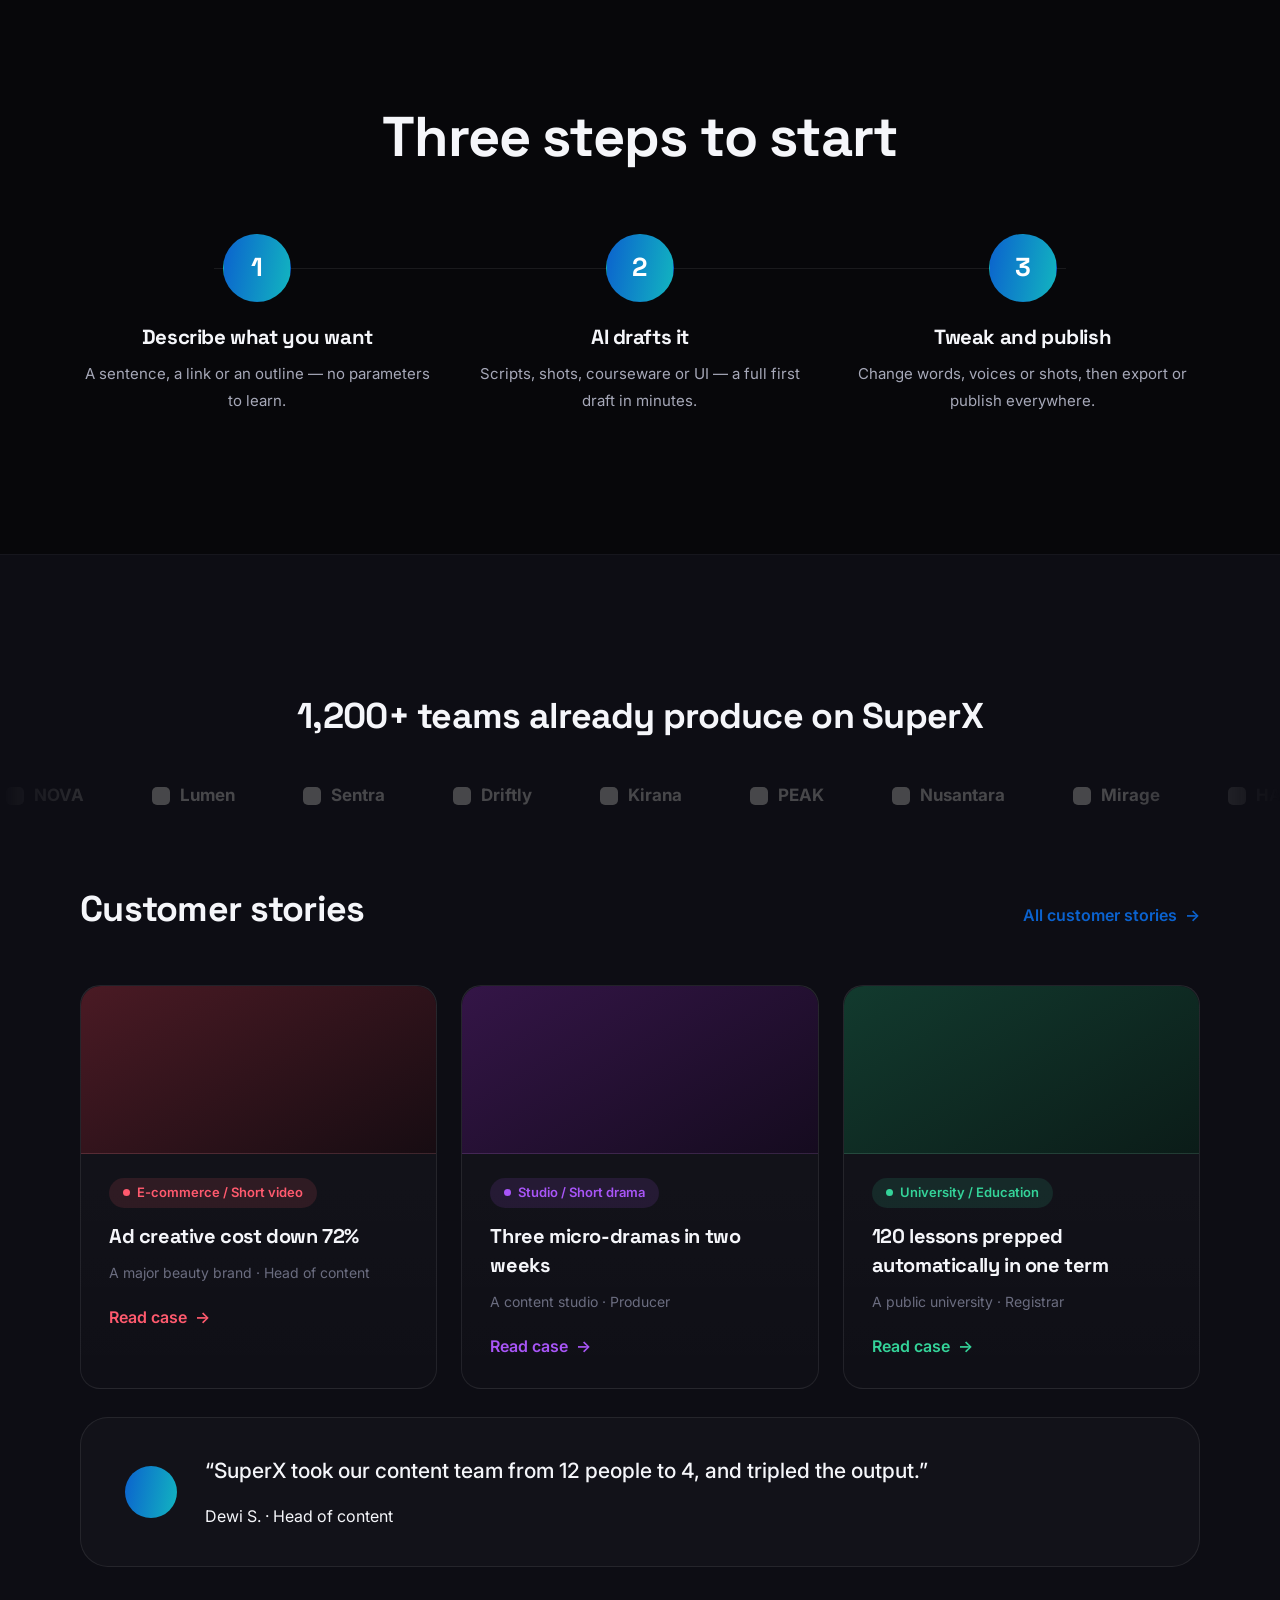
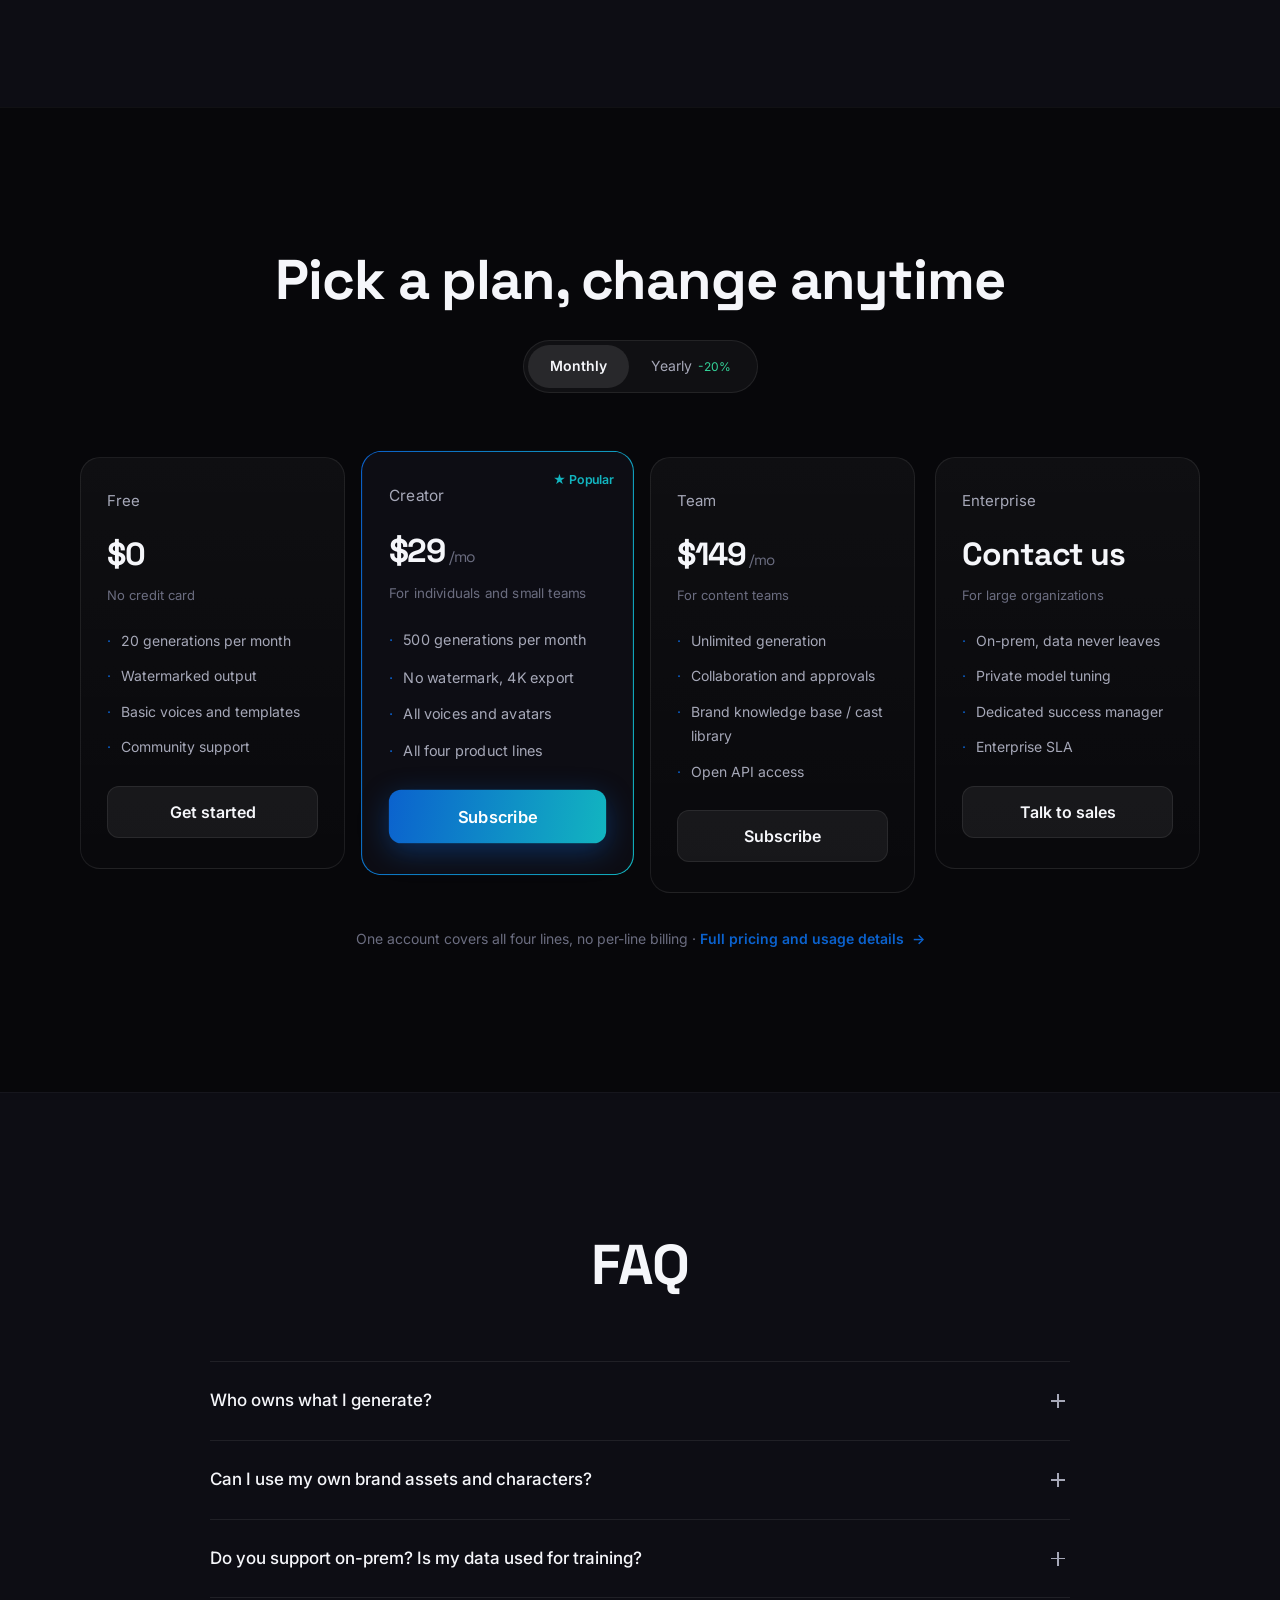
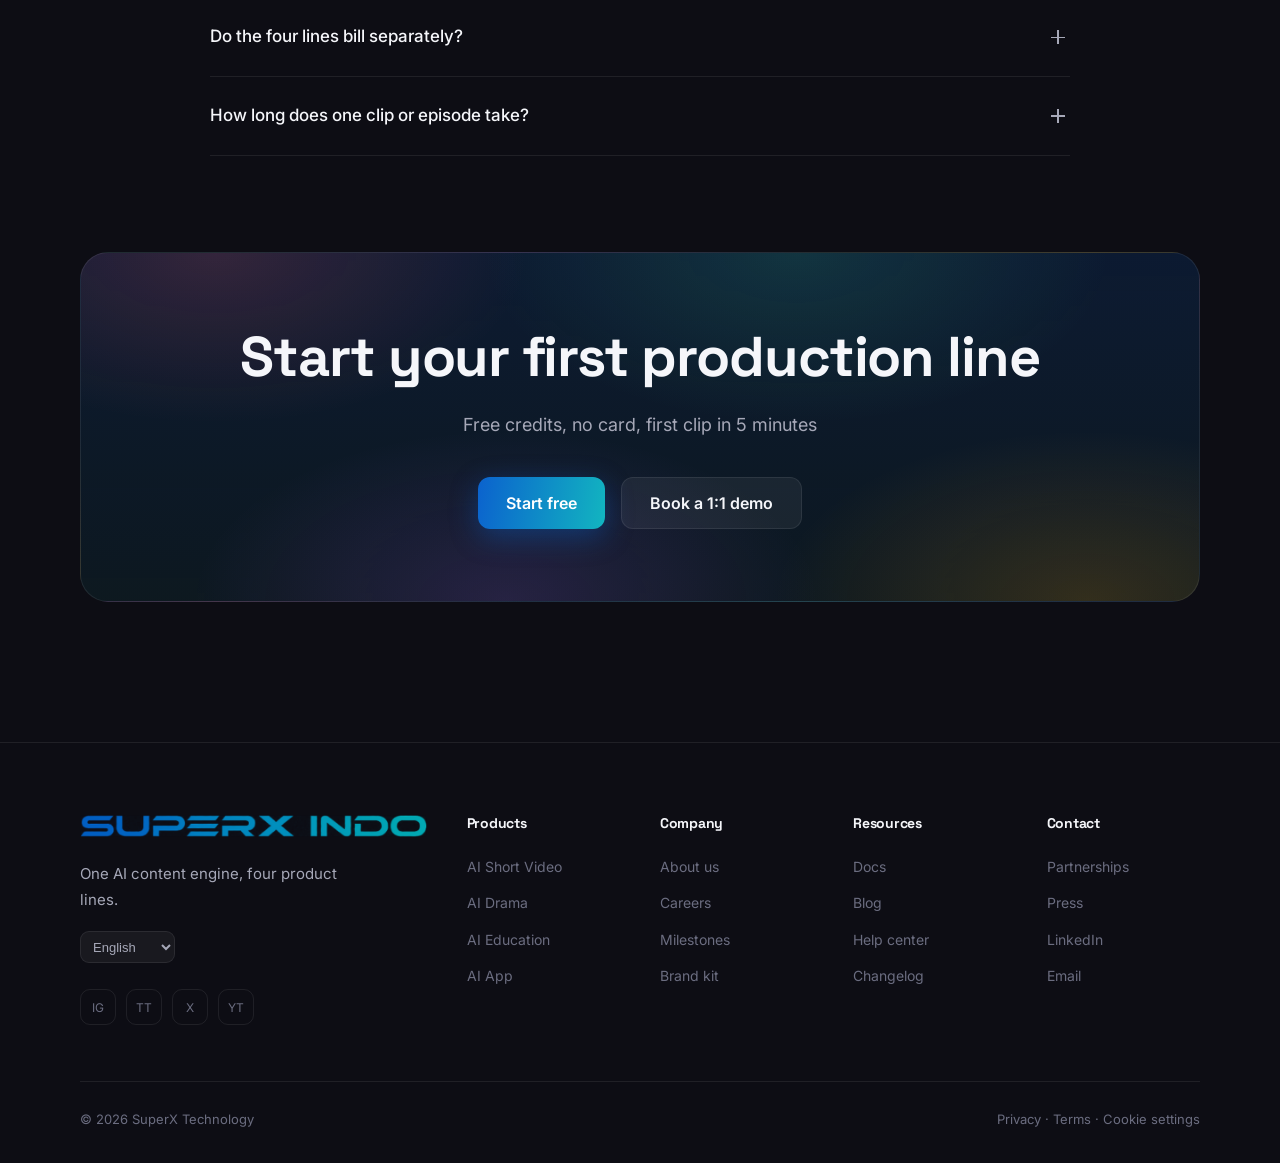
==== commit 82df0856: "content: SuperX was founded in 2025, not the 20XX placeholder Replaces the placeholder year in the c" ====
--- a/index.html
+++ b/index.html
@@ -140,7 +140,7 @@
         <div class="eyebrow"><span class="dot"></span>About SuperX</div>
         <h2 class="h1">我们把「内容生产」<br>做成一件可以调用的事。</h2>
         <p class="lead" style="margin-top:28px">
-          SuperX 成立于 20XX 年，团队来自影视工业、在线教育与基础模型研究。
+          SuperX 成立于 2025 年，团队来自影视工业、在线教育与基础模型研究。
           我们相信未来每个团队都应该拥有自己的内容生产线，而不是排队等外包。
         </p>
         <a href="#engine" class="btn-text" style="margin-top:28px">了解我们的故事 <span class="arrow">→</span></a>
